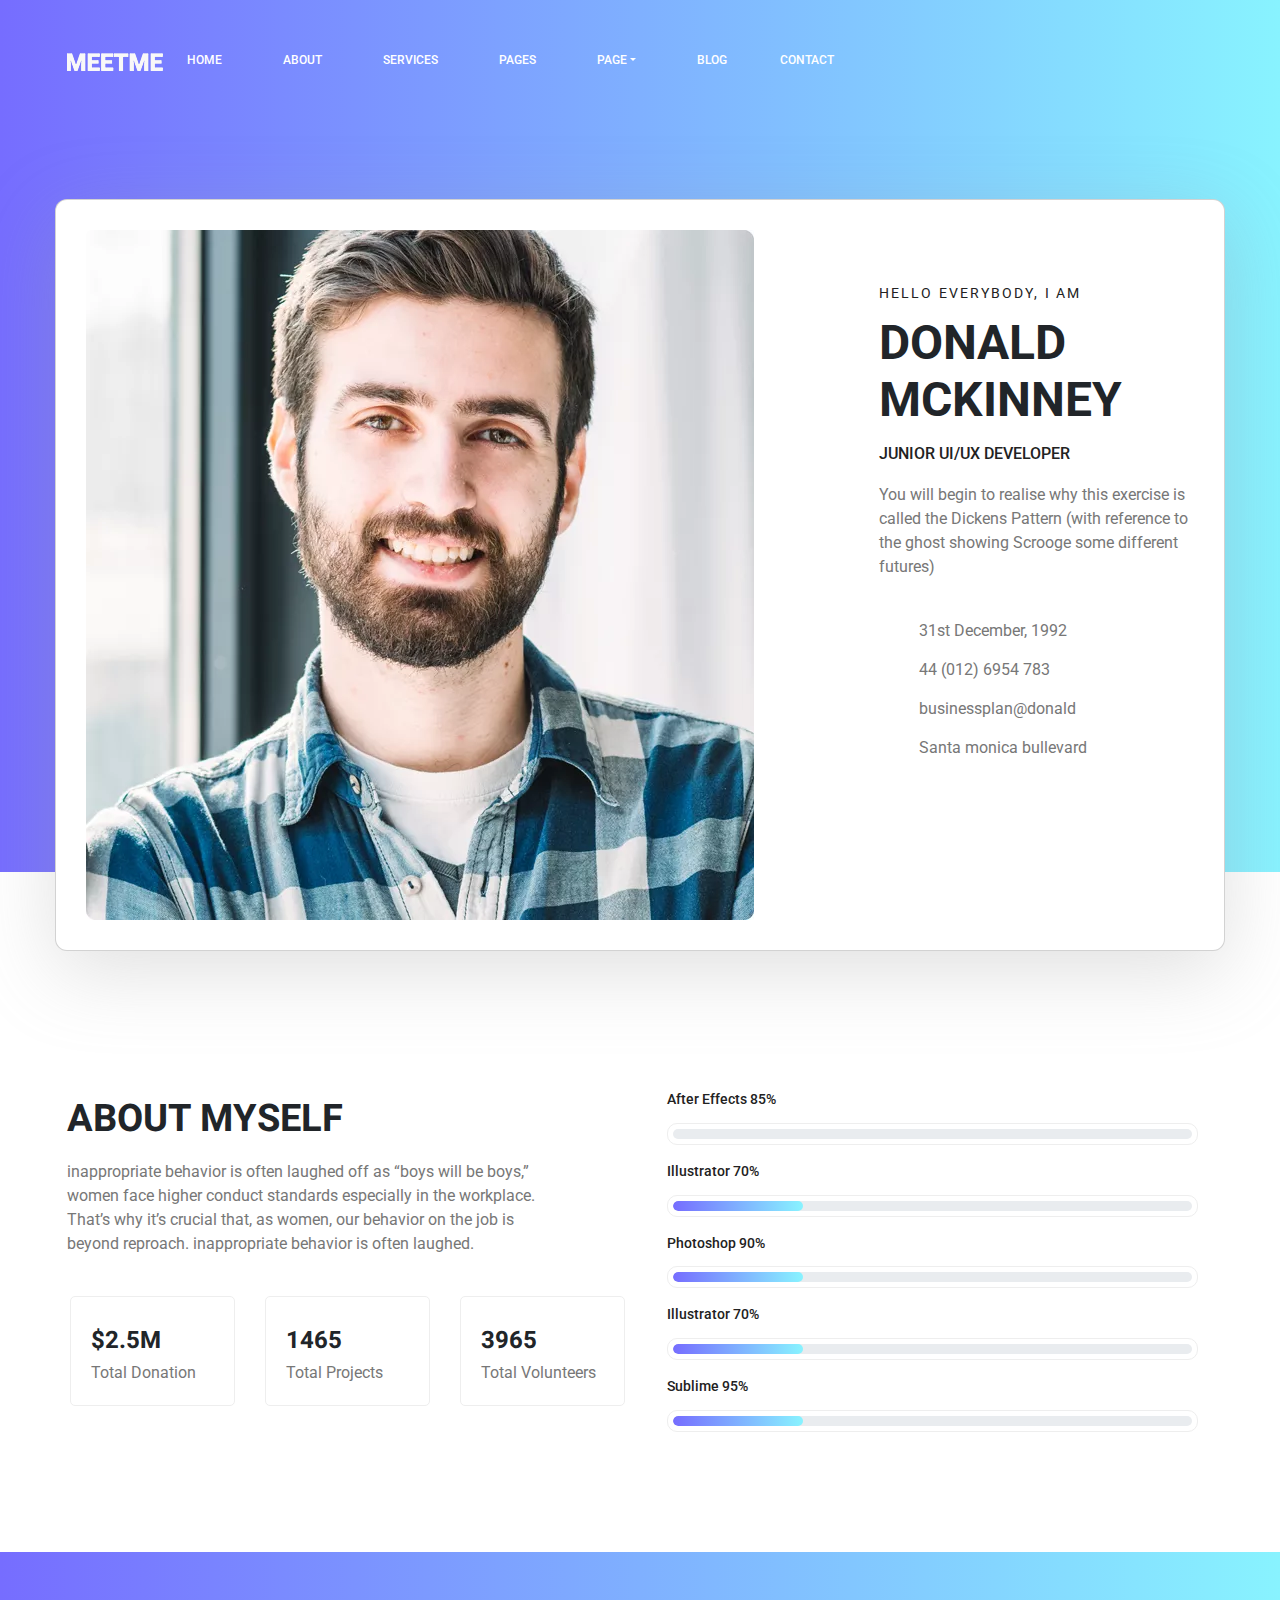
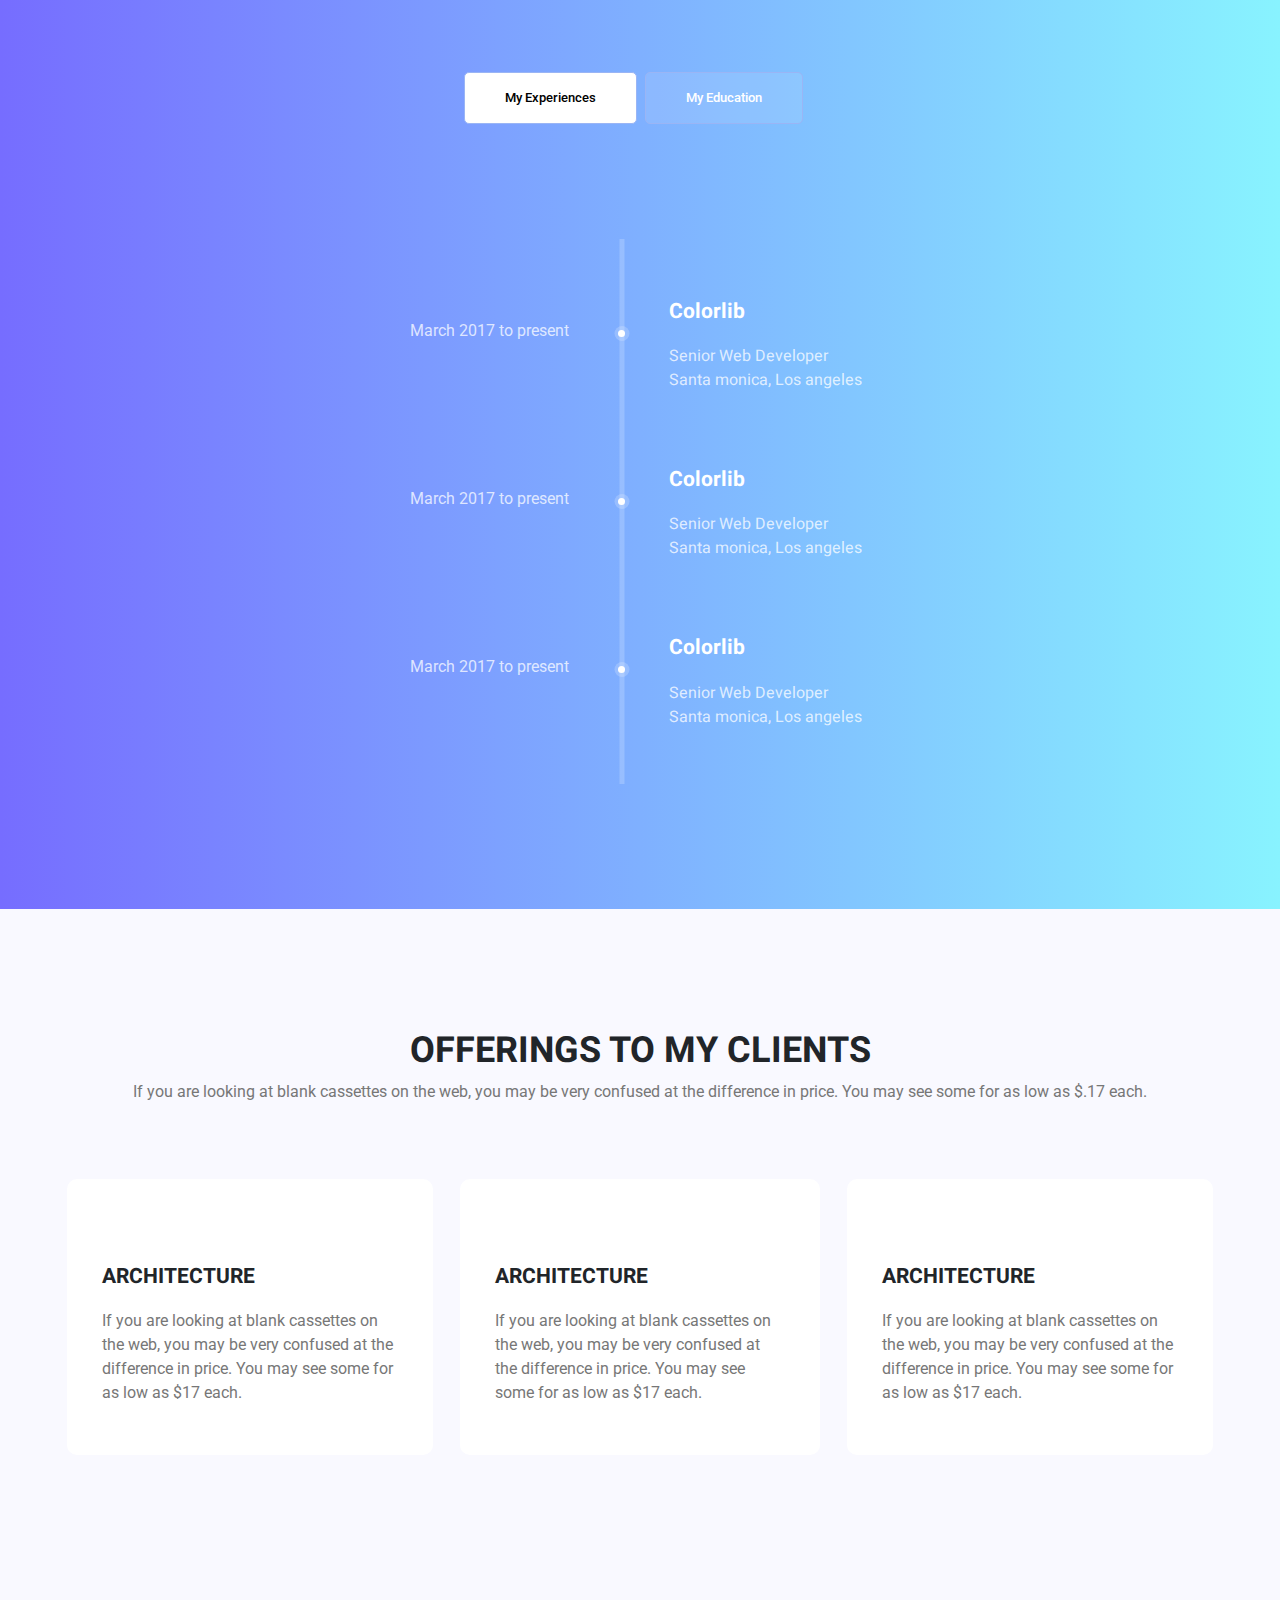
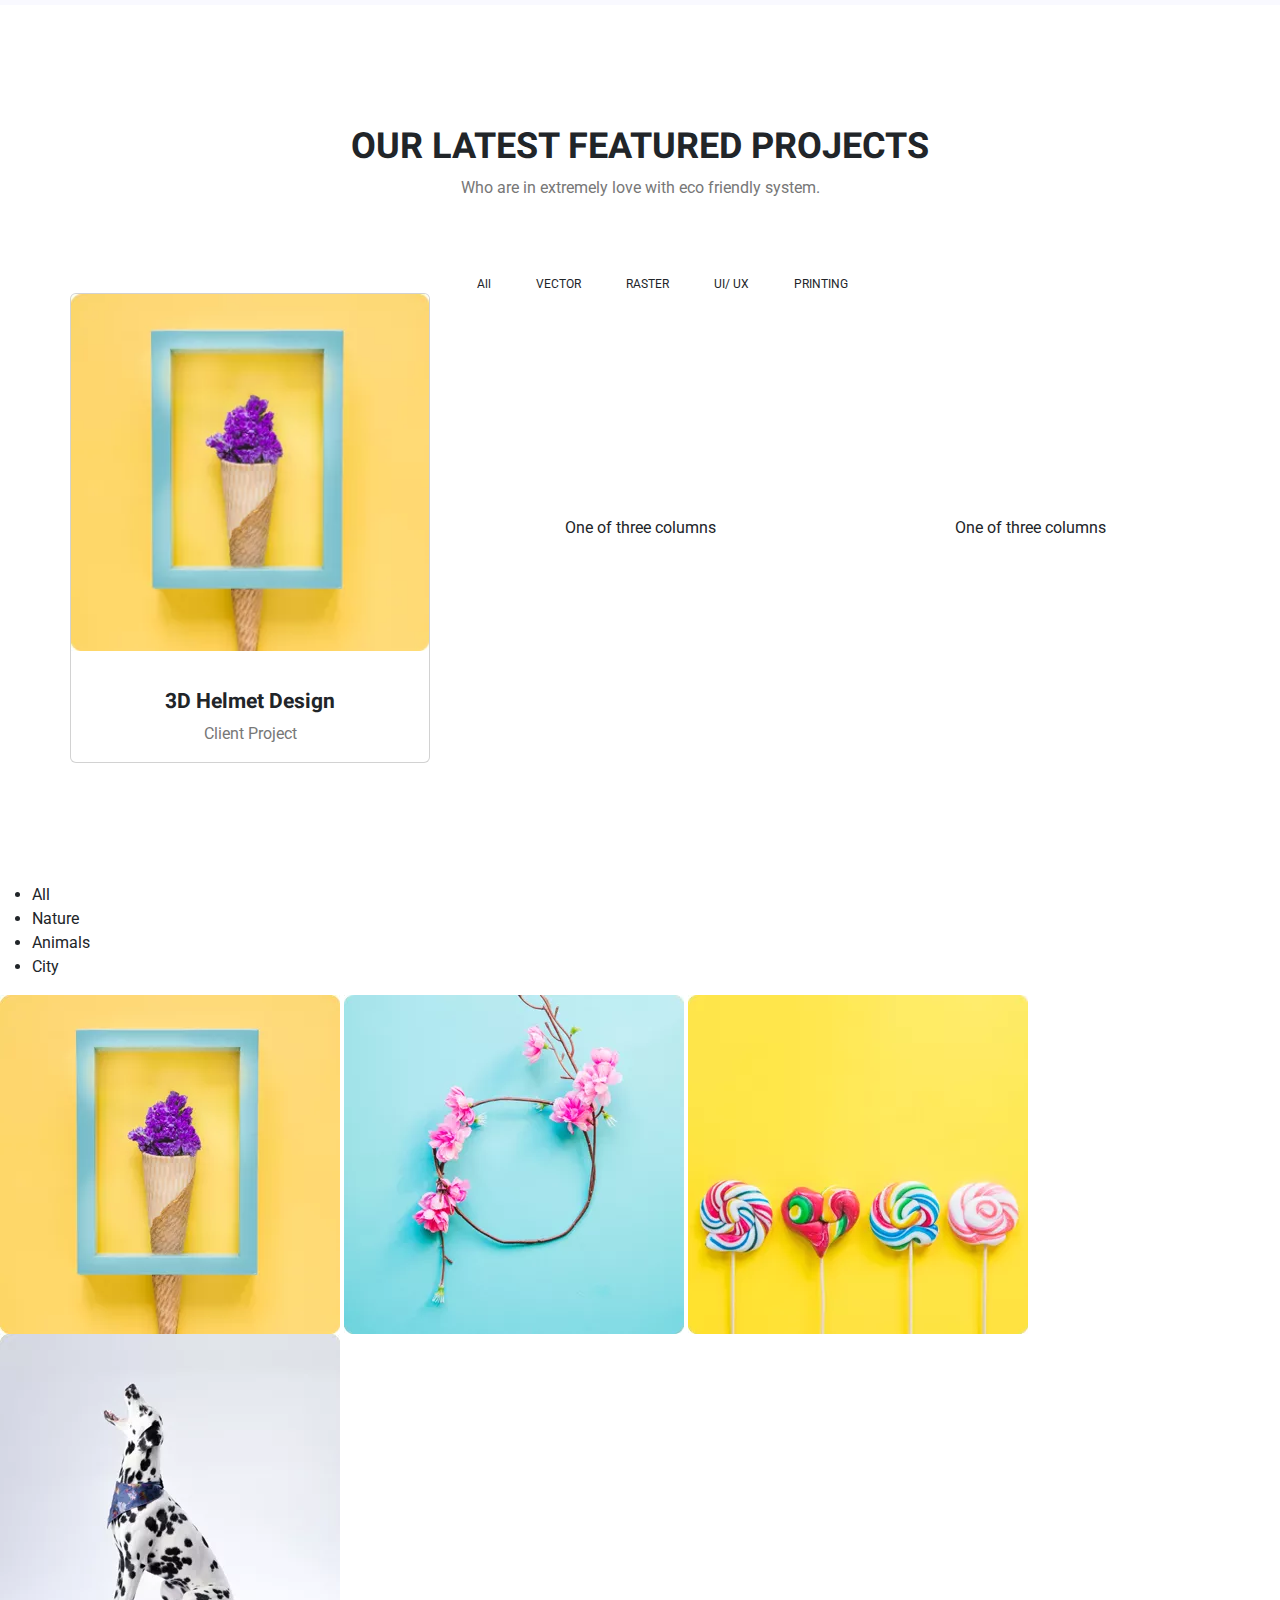
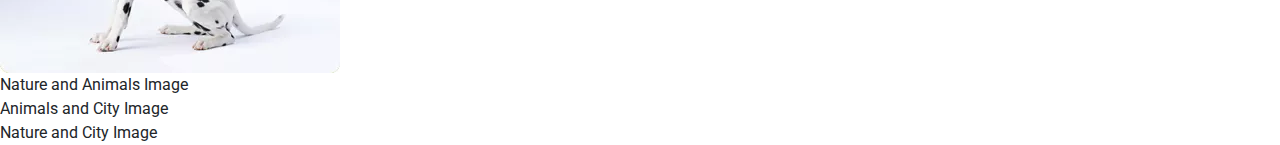
==== index.html @ f0a0ba8a "change" ====
<!DOCTYPE html>
<html lang="en">

<head>
    <meta charset="UTF-8">
    <meta name="viewport" content="width=device-width, initial-scale=1.0">
    <title>Document</title>
    <!-- fontawesome icon -->
    <link href="/your-path-to-uicons/css/uicons-[your-style].css" rel="stylesheet">
    <link rel="stylesheet" href="https://cdnjs.cloudflare.com/ajax/libs/font-awesome/6.4.2/css/all.min.css"
        integrity="sha512-z3gLpd7yknf1YoNbCzqRKc4qyor8gaKU1qmn+CShxbuBusANI9QpRohGBreCFkKxLhei6S9CQXFEbbKuqLg0DA=="
        crossorigin="anonymous" referrerpolicy="no-referrer" />
    <!-- icon font-family: 'Linearicons-Free'; -->
    <link rel="stylesheet" href="https://cdn.linearicons.com/free/1.0.0/icon-font.min.css">
    <!--  -->
    <link rel="stylesheet" href="./asset/bootstrap/css/bootstrap.min.css">
    <link rel="stylesheet" href="./asset/bootstrap/css/bootstrap.min.css.map">
    <link href="/your-path-to-uicons/css/uicons-rounded-regular.css" rel="stylesheet">
    <link href="/your-path-to-uicons/css/uicons-[your-style].css" rel="stylesheet">
    <link rel="stylesheet" href="./asset/bootstrap/css/style.css">
</head>

<body>
    <div class="bg_col">
        <nav class="navbar navbar-expand-lg">
            <div class="container d-flex justify-content-between section_F">
                <a class="navbar-brand" href="#"><img src="./asset/image/logo.png.webp" alt=""></a>
                <button class="navbar-toggler p-0" type="button" data-bs-toggle="collapse"
                    data-bs-target="#navbarNavAltMarkup" aria-controls="navbarNavAltMarkup" aria-expanded="false"
                    aria-label="Toggle navigation">
                    <span class="navbar-toggler-icon p-0" style="margin: 27px 0 23px;"></span>
                </button>
                <div class="collapse navbar-collapse" id="navbarNavAltMarkup">
                    <div class="navbar-nav me-0">
                        <a class="nav-link active text-white" aria-current="page" href="#">Home</a>
                        <a class="nav-link" href="#">About</a>
                        <a class="nav-link" href="#">services</a>
                        <a class="nav-link" href="#">PageS</a>
                        <div class="dropdown">
                            <button class="btn nav-link bg-transparent dropdown-toggle" type="button"
                                data-bs-toggle="dropdown" aria-expanded="false">Page</button>
                            <ul class="dropdown-menu">
                                <li><button class="dropdown-item" type="button">Action</button></li>
                                <li><button class="dropdown-item" type="button">Another action</button></li>
                                <li><button class="dropdown-item" type="button">Something else here</button></li>
                            </ul>
                        </div>
                        <a class="nav-link" href="#">Blog</a>
                        <a class="nav-link m-0 p-0" href="#">Contact</a>
                    </div>
                </div>
            </div>
        </nav>
    </div>
    <!--  -->
    <div class="marg_B">
        <div class="card container section_F marG_T" style="padding: 30px;">
            <div
                class="d-flex justify-content-center flex-xl-row flex-lg-column flex-md-column flex-sm-column flex-xs-column Display_col bottom_marP">
                <div
                    class="padd_S d-flex justify-content-lg-center justify-content-md-center justify-content-sm-center justify-content-xs-center">
                    <img src="./asset/image/personal.jpg.webp" class="img-fluid rounded-start img-size" alt="...">
                </div>
                <div class="card-body Div_font p-0">
                    <h6 class="font_Small">HELLO EVERYBODY, I AM</h6>
                    <h3 class="font_S">DONALD MCKINNEY</h3>
                    <h4 class="h4_Font" style="font-size: 16px;">JUNIOR UI/UX DEVELOPER</h4>
                    <p class="Para_F">You will begin to realise why this exercise is called the Dickens Pattern (with
                        reference to the ghost showing Scrooge some different futures)</p>
                    <ul class="link_S m-0 p-0">
                        <li><a href="" class="Icon_Wi"><i class="fa-solid fa-calendar-days m-0" class="img_CO"
                                    style="size: 20px;  padding-right: 40px;color: #766dff;"></i>31st December,
                                1992</i></a>
                        </li>
                        <li><a href="" class="Icon_Wi"><i class="fa-solid fa-phone m-0" class="img_CO"
                                    style="size: 20px;  padding-right: 40px; color: #766dff;"></i>44 (012) 6954 783</a>
                        </li>
                        <li><a href="" class="Icon_Wi"><i class="fa-regular fa-envelope m-0" class="img_CO"
                                    style="size: 20px;  padding-right: 40px; color: #766dff;"></i>businessplan@donald</a>
                        </li>
                        <li><a href="" class="Icon_Wi"><i class="fa-solid fa-house m-0" class="img_CO"
                                    style="size: 20px;  padding-right: 40px; color: #766dff;"></i>Santa monica
                                bullevard</a>
                        </li>
                    </ul>
                    <div class="Mar_T">
                        <i class="fa-brands fa-square-facebook icon_Gray"
                            style="font-size: 40px;margin-right: 7px;"></i><i
                            class="fa-brands fa-square-twitter icon_Gray"
                            style="font-size: 40px;margin-right: 7px;"></i><i class="fa-brands fa-linkedin icon_Gray"
                            style="font-size: 40px;margin-right: 7px;"></i>
                    </div>
                </div>
            </div>
        </div>
    </div>
    <div class="container P_120 section_F">
        <div
            class="row justify-content-between align-items-center flex-xl-row flex-lg-row flex-md-column flex-sm-column flex-xs-column Display_col">
            <div class="col-lg-6 col-md-12 col-sm-12 text-start">
                <div class="About_text">
                    <h4 class="H4_38">ABOUT MYSELF</h4>
                    <p class="Para_F max_W">inappropriate behavior is often laughed off as “boys will be boys,” women
                        face higher conduct standards especially in the workplace. That’s why it’s crucial that, as
                        women, our behavior on the job is beyond reproach. inappropriate behavior is often laughed. </p>
                    <div class="row align-items-center">
                        <div class="col-md-4 pad_out">
                            <div class="padd_inN">
                                <span class="lnr lnr-database Icon_bg"></span>
                                <h4 class="font_24">$2.5M</h4>
                                <p class="Para_F p-0 m-0">Total Donation</p>
                            </div>
                        </div>
                        <div class="col-md-4 pad_out">
                            <div class="padd_inN">
                                <span class="lnr lnr-book Icon_bg"></span>
                                <h4 class="font_24">1465</h4>
                                <p class="Para_F p-0 m-0">Total Projects</p>
                            </div>
                        </div>
                        <div class="col-md-4 pad_out">
                            <div class="padd_inN">
                                <span class="lnr lnr-users Icon_bg"></span>
                                <h4 class="font_24">3965</h4>
                                <p class="Para_F p-0 m-0">Total Volunteers</p>
                            </div>
                        </div>
                    </div>
                </div>
            </div>
            <div class="col-lg-6 col-md-12 col-sm-12 col-sx-6">
                <div class="padd_LR">
                    <h4 class="font_14" style="padding-top: 20px;">After Effects 85%</h4>
                    <div class="progess_col">
                        <div class="progress p-0" role="progressbar" style="height: 10px;" aria-label=""
                            aria-valuenow="100" aria-valuemin="0" aria-valuemax="100">
                            <div class="progress-bar p-0"></div>
                        </div>
                    </div>
                    <h4 class="font_14">Illustrator 70%</h4>
                    <div class="progess_col">
                        <div class="progress" role="progressbar" style="height: 10px;" aria-label="Basic example"
                            aria-valuenow="25" aria-valuemin="0" aria-valuemax="100">
                            <div class="progress-bar_3" style="width: 25%"></div>
                        </div>
                    </div>
                    <h4 class="font_14">Photoshop 90%</h4>
                    <div class="progess_col">
                        <div class="progress p-0" role="progressbar" style="height: 10px;" aria-label=""
                            aria-label="Basic example" aria-valuenow="25" aria-valuemin="0" aria-valuemax="100">
                            <div class="progress-bar_2 p-0" style="width: 25%"></div>
                        </div>
                    </div>
                    <h4 class="font_14">Illustrator 70%</h4>
                    <div class="progess_col">
                        <div class="progress" role="progressbar" style="height: 10px;" aria-label="Basic example"
                            aria-valuenow="25" aria-valuemin="0" aria-valuemax="100">
                            <div class="progress-bar_3" style="width: 25%"></div>
                        </div>
                    </div>
                    <h4 class="font_14">Sublime 95%</h4>
                    <div class="progess_col m-0">
                        <div class="progress m-0" role="progressbar" style="height: 10px;" aria-label="Basic example"
                            aria-valuenow="25" aria-valuemin="0" aria-valuemax="100">
                            <div class="progress-bar_4" style="width: 25%"></div>
                        </div>
                    </div>
                </div>
            </div>
        </div>
    </div>
    <!--  -->
    <div class="P_120 bg_col">
        <div class="section_F mx-auto">
            <div class="">
                <div class="mx-auto Mar_120 text-start">
                    <div class="d-flex justify-content-center text-white">
                        <button class="btn  Db_btn Db_btn_1 me-md-2" type="button">My Experiences</button>
                        <button class="btn Db_btn Db_btn_2" type="button">My Education</button>
                    </div>
                </div>
                <div class="text-start mx-auto  px-0">
                    <div class="">
                        <ul class="px-0 lint_vert width_460" style="list-style-type: none;">
                            <li class="mar_BoT">
                                <span class="list_S"></span>
                                <div class="d-flex align-self-end Display_2">
                                    <div class="px-0">
                                        <p class="padd_100" style="padding-top: 20px;">March 2017 to present </p>
                                    </div>
                                    <div class="">
                                        <h4 class="Mar_20">colorlib</h4>
                                        <p class="P_heeb0">Senior Web Developer <br>Santa monica, Los angeles </p>
                                    </div>
                                </div>
                            </li>
                            <li class="mar_BoT">
                                <span class="list_S"></span>
                                <div class="d-flex align-self-end Display_2">
                                    <div class="px-0" style="padding-top: 20px;">
                                        <p class="padd_100">March 2017 to present</p>
                                    </div>
                                    <div class="">
                                        <h4 class="Mar_20">colorlib</h4>
                                        <p class="P_heeb0">Senior Web Developer <br>Santa monica, Los angeles </p>
                                    </div>
                                </div>
                            </li>
                            <li class="">
                                <span class="list_S"></span>
                                <div class="d-flex align-self-end Display_2">
                                    <div class="px-0" style="padding-top: 20px;">
                                        <p class="padd_100">March 2017 to present</p>
                                    </div>
                                    <div class="">
                                        <h4 class="Mar_20">colorlib</h4>
                                        <p class="P_heeb0">Senior Web Developer <br>Santa monica, Los angeles </p>
                                    </div>
                                </div>
                            </li>
                        </ul>
                    </div>
                </div>
            </div>
        </div>
    </div>
    <!--  -->
    <div class="container-fluid p-0 bg-difff">
        <div class="P_120 ">
            <div class="text-center main_title section_F">
                <h2 class="font_36">OFFERINGS TO MY CLIENTS</h2>
                <p class="Para_16 p-0 m-0">If you are looking at blank cassettes on the web, you may be very confused at
                    the difference in price. You may see some for as low as $.17 each.</p>
            </div>
            <div class="row align-items-center section_F mx-auto">
                <div class="col-lg-4 col-md-6 col-sm-12">
                    <div class="div_card">
                        <div class="" style="margin-bottom: 35px;">
                            <i class="lnr lnr-apartment icon_61"></i>
                        </div>
                        <h4 class="Head_4">ARCHITECTURE</h4>
                        <p class="Para_16 p-0 m-0">If you are looking at blank cassettes on the web, you may be very
                            confused at the difference in price. You may see some for as low as $17 each. </p>
                    </div>
                </div>
                <div class="col-lg-4 col-md-6 col-sm-12 padd_15">
                    <div class="div_card">
                        <div class="" style="margin-bottom: 35px;">
                            <i class="lnr lnr-apartment icon_61"></i>
                        </div>
                        <h4 class="Head_4">ARCHITECTURE</h4>
                        <p class="Para_16 p-0 m-0">If you are looking at blank cassettes on the web, you may be very
                            confused at the difference in price. You may see some for as low as $17 each. </p>
                    </div>
                </div>
                <div class="col-lg-4 col-md-6 col-sm-12">
                    <div class="div_card">
                        <div class="" style="margin-bottom: 35px;">
                            <i class="lnr lnr-apartment icon_61"></i>
                        </div>
                        <h4 class="Head_4">ARCHITECTURE</h4>
                        <p class="Para_16 p-0 m-0">If you are looking at blank cassettes on the web, you may be very
                            confused at the difference in price. You may see some for as low as $17 each. </p>
                    </div>
                </div>
            </div>
        </div>
    </div>
    <!--  -->
    <div class="container-fluid p-0">
        <div class="P_120">
            <div class="text-center main_title section_F">
                <h2 class="font_36">OUR LATEST FEATURED PROJECTS</h2>
                <p class="Para_16 p-0 m-0">Who are in extremely love with eco friendly system.</p>
            </div>
            <div class="section_F mx-auto">
                <ul class="tabs nav nav-pills d-flex justify-content-center align-items-center mx-auto">
                    <li data-filter="all" class="active filter_btan">All</li>
                    <li data-filter="VECTOR" class="filter_btan">VECTOR</li>
                    <li data-filter="RASTER" class="filter_btan">RASTER</li>
                    <li data-filter="UI/ UX" class="filter_btan">UI/ UX</li>
                    <li data-filter="PRINTING" class="filter_btan">PRINTING</li>
                </ul>
            </div>
            <div class="container text-center section_F">
                <div class="row align-items-center">
                    <div class="col-lg-4 col-md-4 col-sm-4" style="padding: 0 15px;">
                        <div class="card">
                            <div class="opicity">
                                <img src="./asset/image/project-1.jpg.webp" class="card-img-top image" alt="...">
                                <div class="overlay">
                                    <a href="#" class="icon" title="User Profile">
                                        <i class="fa fa-user"></i>
                                    </a>
                                </div>
                            </div>
                            <div class="card-body">
                                <h4 class="Head_4" style="margin: 22px 0 8px;">3D Helmet Design</h4>
                                <p class="Para_16 p-0 m-0">Client Project</p>
                            </div>
                        </div>
                    </div>
                    <div class="col-lg-4 col-md-4 col-sm-4"> One of three columns </div>
                    <div class="col-lg-4 col-md-4 col-sm-4"> One of three columns </div>
                </div>
            </div>
        </div>
    </div>
    <ul class="tabs">
        <li data-filter="all">All</li>
        <li data-filter="nature">Nature</li>
        <li data-filter="animals">Animals</li>
        <li data-filter="city">City</li>
    </ul>
    <div class="category-images">
        <img class="item" data-category="animals" src="./asset/image/project-1.jpg.webp" alt="All">
        <img class="item" data-category="animals city" src="./asset/image/project-2.jpg.webp" alt="Nature">
        <img class="item" data-category="nature city" src="./asset/image/project-3.jpg.webp" alt="Animals">
        <img class="item" data-category="nature city" src="./asset/image/project-4.jpg.webp" alt="City">
    </div>
    <div class="gallery">
        <div class="item" data-category="nature animals">Nature and Animals Image</div>
        <div class="item" data-category="animals city">Animals and City Image</div>
        <div class="item" data-category="nature city">Nature and City Image</div>
        <!-- Add more items with their respective data-category values -->
    </div>
    <!--  -->
    <script src="https://cdn.jsdelivr.net/npm/@popperjs/core@2.11.8/dist/umd/popper.min.js"
        integrity="sha384-I7E8VVD/ismYTF4hNIPjVp/Zjvgyol6VFvRkX/vR+Vc4jQkC+hVqc2pM8ODewa9r"
        crossorigin="anonymous"></script>
    <!-- icon font-family: 'Linearicons-Free'; -->
    <script src="https://cdn.linearicons.com/free/1.0.0/svgembedder.min.js"></script>
    <!--  -->
    <script src="./asset/bootstrap/js/bootstrap.min.js"></script>
    <script src="./asset/bootstrap/js/bootstrap.min.js.map"></script>
    <!-- jQuery -->
    <script src="https://ajax.googleapis.com/ajax/libs/jquery/3.7.1/jquery.min.js"></script>
    <!--  -->
    <script src="./asset/bootstrap/js/app.js"></script>
</body>

</html>
---- asset/bootstrap/css/style.css ----
@import url('https://fonts.googleapis.com/css2?family=Roboto:wght@100;300;400;500;700;900&display=swap');
@import url('https://fonts.googleapis.com/css2?family=Heebo:wght@100;200;300;400;500;600;700;800;900&display=swap');

body {
    font-family: "Roboto", sans-serif;
    font-weight: normal;
}
}

/* * {
    border: 1px solid #434;
} */

.navbar-collapse {
    display: flex;
    justify-content: flex-end;

    @media only screen and (min-width: 300px)and (max-width: 992px) {
        display: flex;
        justify-content: flex-start;
    }
}

.navbar {
    /* position: absolute; */
    /* top: 0px; */
    /* left: 0; */
    /* margin: 0 181.5px; */
    padding: 0 15px;
    display: flex;
    justify-content: space-between;
    align-items: center;
    background-color: transparent;

    @media only screen and (min-width: 300px)and (max-width: 992px) {
        background-color: #000;
        color: #fff;
    }
}

.nav-link {
    font: 500 12px/120px "Roboto", sans-serif;
    text-transform: uppercase;
    color: #fff;
    display: inline-block;
    padding: 0px;
    margin-right: 45px;

    @media only screen and (min-width: 300px)and (max-width: 992px) {
        font-size: 12px;
        border-bottom: 1px solid #ededed33;
        line-height: 40px;
        display: block;
        float: left;
        margin-right: 0px;
        width: 100%;
    }
}

.bg_col {
    position: relative;
    background-image: -webkit-linear-gradient(0deg, #766dff 0%, #88f3ff 100%);
    /* top: 40px; */
    z-index: 99;
}

.navbar-brand {
    display: inline-block;
    padding-top: 0.3125rem;
    padding-bottom: 0.3125rem;
    margin-right: 1rem;
    font-size: 1.25rem;
    line-height: inherit;
    white-space: nowrap;
}

.section_F {
    max-width: 1170px !important;

    @media only screen and (min-width:992px)and (max-width: 1200px) {
        max-width: 960px !important;
    }

    @media only screen and (min-width: 768px)and (max-width: 992px) {
        max-width: 720px !important;
    }

    @media only screen and (min-width: 576px)and (max-width: 768px) {
        max-width: 540px !important;
    }
}

.marg_B {
    position: relative;
    /* padding: 30px; */
    z-index: 1;
    background-image: -webkit-linear-gradient(0deg, #766dff 0%, #88f3ff 100%);


}

.marG_T {
    position: relative;
    bottom: -79px !important;
    min-height: 700px !important;
    box-shadow: 0px 20px 80px 0px rgba(153, 153, 153, 0.3);
    border-radius: 12px;
    margin-bottom: 79px;

    @media only screen and (min-width:578px) and (max-width:1200px) {
        bottom: -8px !important;
        bottom: -60px !important;
    }

    @media only screen and (min-width:992px) and (max-width:1200px) {
        bottom: -8px !important;
    }

    @media only screen and (min-width:300px) and (max-width:578px) {
        min-height: 500px;
        bottom: 0px !important;
        border-radius: 0px;
        padding: 30px 15px;
    }
}

.Mar_T {
    margin-top: 45px;
}

.padd_S {
    padding-right: 125px;

    @media only screen and (min-width:300px) and (max-width:1200px) {
        padding-right: 0px;
    }

}

.font_Small {
    font-size: 14px;
    margin-bottom: 12px;
    letter-spacing: 2.1px;
    font-weight: normal;
    color: #222222;
}

.font_S {
    font-size: 48px !important;
    margin-bottom: 15px !important;
    font-weight: bold;

    @media only screen and (min-width:300px) and (max-width:578px) {
        font-size: 45px !important;
    }
}

.h4_Font {
    font-family: 16px !important;
    color: #222222;
    margin-bottom: 20px;
    font-weight: 500 !important;
}

.Para_F {
    font-family: 16px;
    margin-bottom: 40px;
    color: #777777;
    /* max-width: 540px; */
}

.Display_col {
    @media only screen and (min-width:300px) and (max-width:578px) {
        display: flex;
        flex-direction: column;
    }

    @media only screen and (min-width:300px) and (max-width:480px) {
        padding: 30px 3px;
    }

}

.img-size {

    max-width: 690px;

    @media only screen and (min-width:762px) and (max-width:1200px) {
        max-width: 500px;
    }

    @media only screen and (min-width:578px) and (max-width: 762px) {
        width: 480px;
    }

    @media only screen and (min-width:300px) and (max-width: 578px) {
        width: 100%;
    }
}

/* font-size: 16px;
color: #777777; */
/* list-style-type: none; */

.img_CO {
    padding-right: 40px;
    color: #766dff;
    size: 20px;
}

.Icon_Wi {
    font-size: 16px;
    color: #777777;
    margin-bottom: 15px;
    text-decoration: none;
}

.link_S {
    list-style-type: none;
    margin: 0;
}

.link_S li {
    margin-bottom: 15px;
}

.icon_Gray {
    color: #e8e8e8;
}

.icon_Gray:hover {
    background-image: linear-gradient(to right, #766dff 0%, #88f3ff 100%);
    /* Initial gradient */
    color: transparent;
    -webkit-background-clip: text;
    transition: background-image 0.3s ease;
}

.Div_font {
    vertical-align: middle;
    align-self: center;

    @media only screen and (min-width:762px) and (max-width: 1200px) {
        width: 500px;
        margin-top: 30px;
    }

    @media only screen and (min-width:578px) and (max-width: 762px) {
        width: 480px;
        margin-top: 30px;
    }

    @media only screen and (min-width:300px) and (max-width: 578px) {
        width: 100%;
        margin-top: 30px;
    }
}

.P_120 {
    padding-top: 120px;
    padding-bottom: 120px;

    @media only screen and (min-width:300px) and (max-width: 578px) {
        padding-top: 70px;
        padding-bottom: 70px;
    }
}

.H4_38 {
    font-family: 'Heebo', sans-serif;
    font-size: 38px;
    font-weight: bold;
    margin-bottom: 18px;
}

.max_W {
    max-width: 495px;
}

.font_24 {
    font-family: 'Heebo', sans-serif;
    font-size: 24px;
    font-weight: bold;
    margin: 10px 0 5px;
}

.padd_inN {
    padding: 20px;
    border: 1px solid #eeeeee;
    border-radius: 5px;
}

.pad_out {
    padding: 0 15px;

    @media only screen and (min-width:300px) and (max-width: 762px) {
        width: 100%;
        margin-bottom: 30px;
    }
}

.Icon_bg {
    font-size: 24px;
    background: -webkit-linear-gradient(0deg, #766dff 0%, #88f3ff 100%);
    -webkit-background-clip: text;
    -webkit-text-fill-color: transparent;
}

.progress-bar {
    /* background: red; */
    border-radius: 5px;
    vertical-align: middle;
    align-self: center;
    color: #e8e8e8;
    /* width: 45px; */
    height: 10px;
}

.progress-bar {
    /* width: 56%; */
    background: -webkit-linear-gradient(0deg, #766dff 0%, #88f3ff 100%);
    /* transition: width 0.6s linear; */
    -webkit-animation: animateThis 0.6s ease-in;
    -webkit-animation-fill-mode: forwards;

}

@-webkit-keyframes animateThis {
    0% {
        width: 100px;
        height: 10px;
    }

    100% {
        width: 85%;
        /* height: 10%; */
    }
}

.progress-bar_2 {
    /* width: 56%; */
    background: -webkit-linear-gradient(0deg, #766dff 0%, #88f3ff 100%);
    /* transition: width 0.6s linear; */
    -webkit-animation: animate 0.6s ease-in;
    -webkit-animation-fill-mode: forwards;
    /* background: red; */
    border-radius: 5px;
    vertical-align: middle;
    align-self: center;
    color: #e8e8e8;
    /* width: 45px; */
    height: 10px;

}

@-webkit-keyframes animate {
    0% {
        width: 100px;
        height: 10px;
    }

    100% {
        width: 90%;
        /* height: 10%; */
    }
}

.progress-bar_3 {
    /* width: 56%; */
    background: -webkit-linear-gradient(0deg, #766dff 0%, #88f3ff 100%);
    /* transition: width 0.6s linear; */
    -webkit-animation: animate_3 0.6s ease-in;
    -webkit-animation-fill-mode: forwards;
    /* background: red; */
    border-radius: 5px;
    vertical-align: middle;
    align-self: center;
    color: #e8e8e8;
    /* width: 45px; */
    height: 10px;

}

@-webkit-keyframes animate_3 {
    0% {
        width: 100px;
        height: 10px;
    }

    100% {
        width: 70%;
        /* height: 10%; */
    }
}

.progress-bar_4 {
    /* width: 56%; */
    background: -webkit-linear-gradient(0deg, #766dff 0%, #88f3ff 100%);
    /* transition: width 0.6s linear; */
    -webkit-animation: animate_4 0.6s ease-in;
    -webkit-animation-fill-mode: forwards;
    /* background: red; */
    border-radius: 5px;
    vertical-align: middle;
    align-self: center;
    color: #e8e8e8;
    /* width: 45px; */
    height: 10px;

}

@-webkit-keyframes animate_4 {
    0% {
        width: 100px;
        height: 10px;
    }

    100% {
        width: 95%;
        /* height: 10%; */
    }
}

.progess_col {
    padding: 5px;
    border-radius: 10px;
    border: 1px solid #eeeeee;
    /* background-color: #e8e8e8; */
    background-color: transparent;
    margin-bottom: 18px;
}

.font_14 {
    font-size: 14px;
    font-weight: 500 !important;
    margin-bottom: 15px;
    color: #222222;
}

.padd_LR {
    padding: 0 15px;
}

.Db_btn {
    font-size: 13px;
    padding: 0 40px;
    line-height: 50px;
    font-weight: 500 !important;
    border: 1px solid #9ab5f5;
    border-radius: 5px;

    @media only screen and (min-width:300px) and (max-width: 578px) {
        padding: 0 18px;
        line-height: 42px;
    }
}

.Db_btn_1 {
    margin-right: 14px;
    background-color: #fff;
    color: #000;
}

.Db_btn_2 {
    margin-right: 14px;
    background-color: #ffffff1A;
    color: #fff;
}

.Mar_120 {
    margin-bottom: 120px;
}

.width_460 {
    max-width: 460px;
    padding-top: 40px;
    padding-bottom: 60px;
    margin: auto;
    position: relative;

    @media only screen and (min-width:300px) and (max-width: 578px) {
        padding: 0 15px;
        max-width: 100%;
    }
}

.padd_100 {
    padding-right: 100px;
    font-size: 16px;
    display: flex;
    flex-wrap: nowrap;
    color: #ffffffBf !important;
}

.Mar_20 {
    font-size: 21px;
    font-family: 'Heebo', sans-serif;
    text-transform: capitalize;
    color: #fff;
    font-weight: bold;
    margin-bottom: 20px;
}

.P_heeb0 {
    font-size: 16px;
    margin: 0;
    padding: 0;
    font-family: 'Heebo', sans-serif;
    color: #ffffffBf !important;
}

.lint_vert::before {
    position: absolute;
    content: '';
    width: 5px;
    height: 100%;
    color: #766dff;
    background: rgba(255, 255, 255, 0.2);
    left: 46%;
    transform: translateX(-50%);
    top: -5px;




}

.lint_vert::after {
    @media only screen and (min-width:300px) and (max-width: 578px) {
        /* display: none; */
        width: 0px !important;
        left: 0%;
        background: red;
    }
}

/* .lint_vert {
    @media only screen and (min-width:300px) and (max-width: 578px) {
        display: none;
        width: 0px;
    }
} */

.list_S {
    content: '';
    width: 15px;
    height: 15px;
    background: rgba(255, 255, 255, 0.2);
    position: relative;
    left: 46%;
    transform: translateX(-50%);
    border-radius: 50%;
    display: block;
    top: 42px;

    @media only screen and (min-width:300px) and (max-width: 578px) {
        display: none;
    }
}

.list_S::before {
    content: '';
    width: 7px;
    height: 7px;
    background: #fff;
    position: absolute;
    left: 52%;
    transform: translateX(-50%);
    border-radius: 50%;
    top: 4px;

    @media only screen and (min-width:300px) and (max-width: 578px) {
        display: none;
    }
}

.mar_BoT {
    margin-bottom: 60px;
}

.marG_T {
    /* margin-bottom: 200px; */
}

.Display_2 {
    @media only screen and (min-width:300px) and (max-width:578px) {
        display: flex;
        flex-direction: column;
    }

    @media only screen and (min-width:300px) and (max-width:480px) {
        padding: 0px 15px;
    }
}


.icon_61 {
    /* content: ; */
    content: "\e801";
    font-size: 61px;
    margin-bottom: 35px;
    color: #e1e1e1;
}

.icon_61:hover {
    background-image: linear-gradient(to right, #766dff 0%, #88f3ff 100%);
    /* Initial gradient */
    color: transparent;
    -webkit-background-clip: text;
    transition: background-image 0.3s ease;
}

.bg-difff {
    background-color: #f9f9ff;
    ;
}

.div_card {
    padding: 50px 35px;
    margin-bottom: 30px;
    border-radius: 10px;
    background-color: #fff;

}

.Head_4 {
    font-size: 21px;
    font-weight: bold;
    font-family: 'Heebo', sans-serif;
    margin-bottom: 20px;
}

.Para_16 {
    font-size: 16px;
    color: #777777;
}

.padd_15 {
    padding: 0 15px;
}

.main_title {
    max-width: 670px;
    margin: 0 auto 75px;
    text-align: center;

    @media only screen and (min-width:300px) and (max-width:700px) {
        max-width: 100%;
        max-width: 0 auto 75px;
        text-align: center;
    }
}

.padd_15_2 {
    @media only screen and (min-width:300px) and (max-width:480px) {
        padding: 0px 15px;
    }
}

.font_36 {
    font-size: 36px;
    font-family: 'Heebo', sans-serif;
    font-weight: bold;

    @media only screen and (min-width:300px) and (max-width:578px) {
        font-size: 25px;
    }
}

.filter_btan {
    font-size: 12px;
    margin-left: 45px;
}


<style>.container {
    position: relative;
    width: 100%;
    max-width: 400px;
}

.image {
    display: block;
    width: 100%;
    height: auto;
}

.overlay {
    position: absolute;
    top: 0;
    bottom: 0;
    left: 0;
    right: 0;
    height: 100%;
    width: 100%;
    opacity: 0;

    background-image: linear-gradient(to right, #766dff 0%, #88f3ff 100%);
    transition: .3s ease;
}

.opicity:hover .overlay {
    opacity: 1;
}

.icon {
    color: white;
    font-size: 100px;
    position: absolute;
    top: 50%;
    left: 50%;
    transform: translate(-50%, -50%);
    -ms-transform: translate(-50%, -50%);
    text-align: center;
}

.fa-user:hover {
    color: #eee;
}


<h2>Fade in Overlay Icon</h2><p>Hover over the image to see the effect.</p><div class="container"><img src="img_avatar.png" alt="Avatar" class="image"><div class="overlay"><a href="#" class="icon" title="User Profile"><i class="fa fa-user"></i></a></div></div>
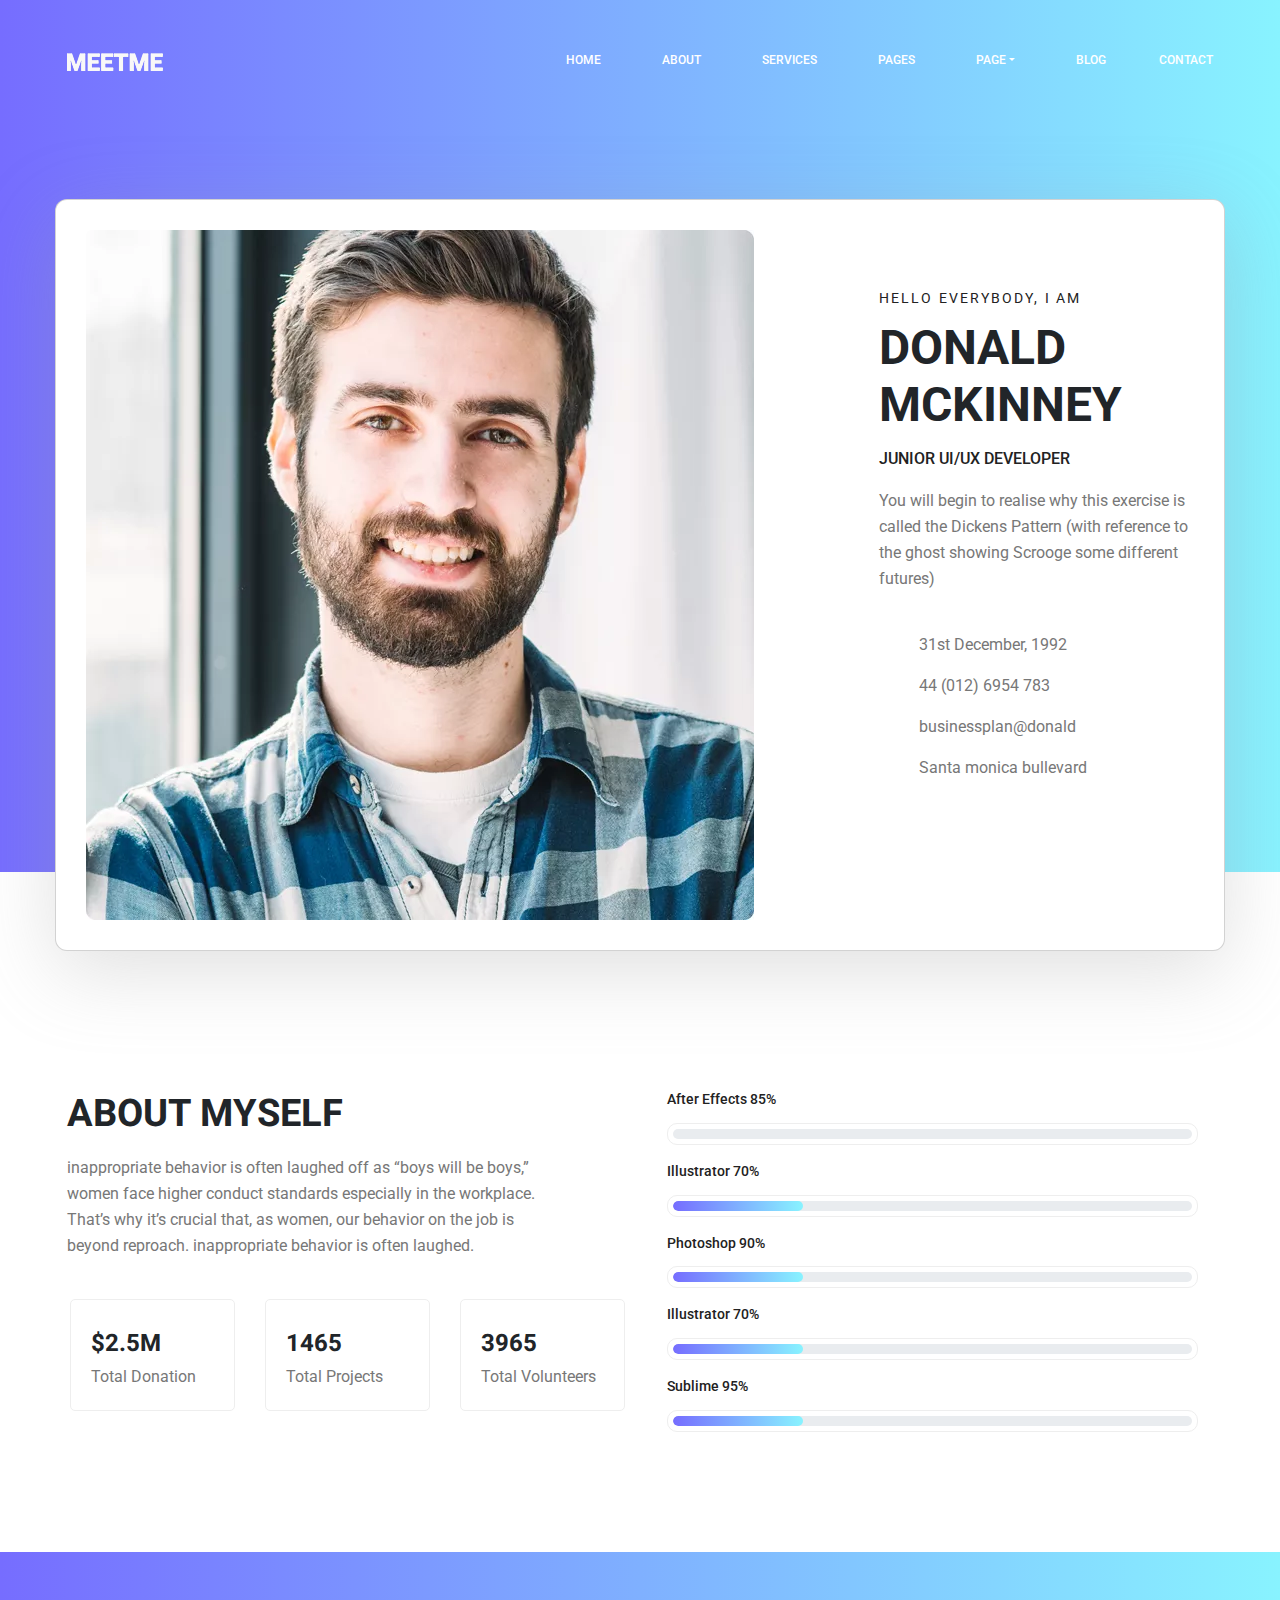
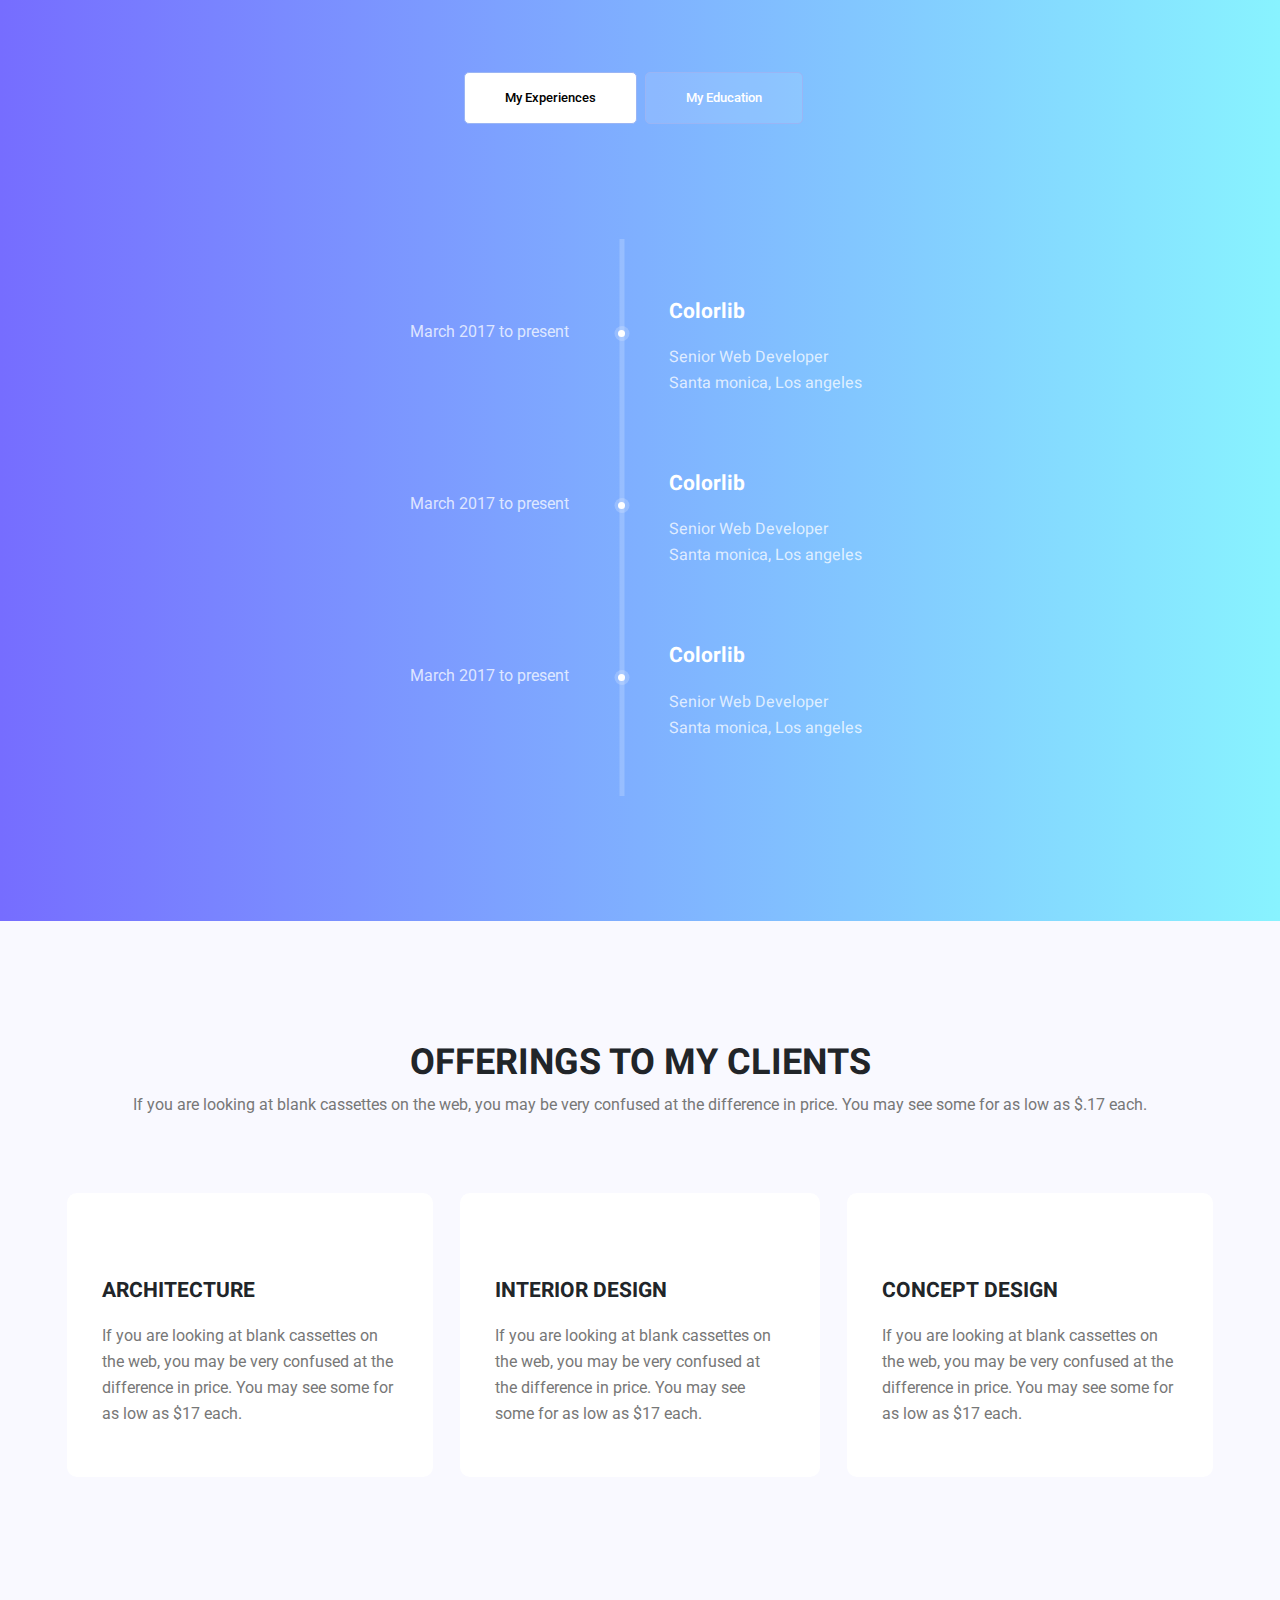
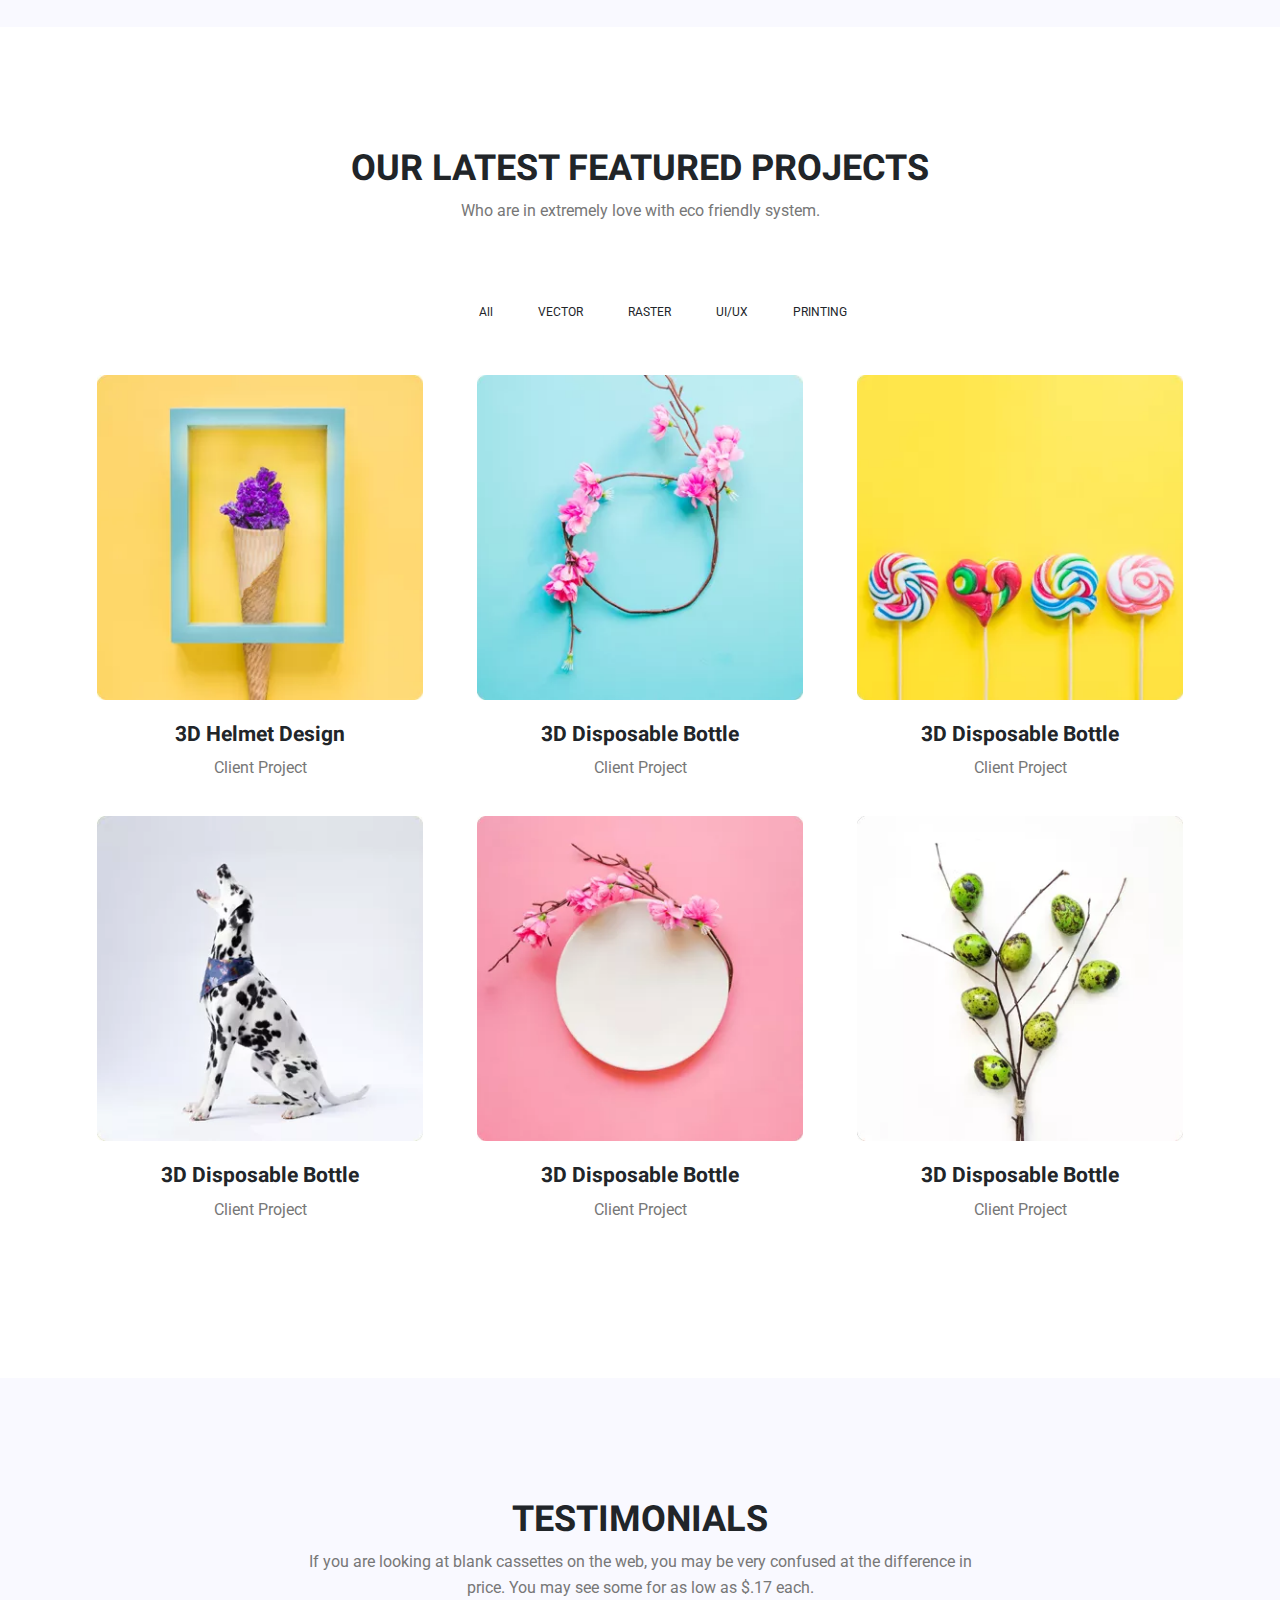
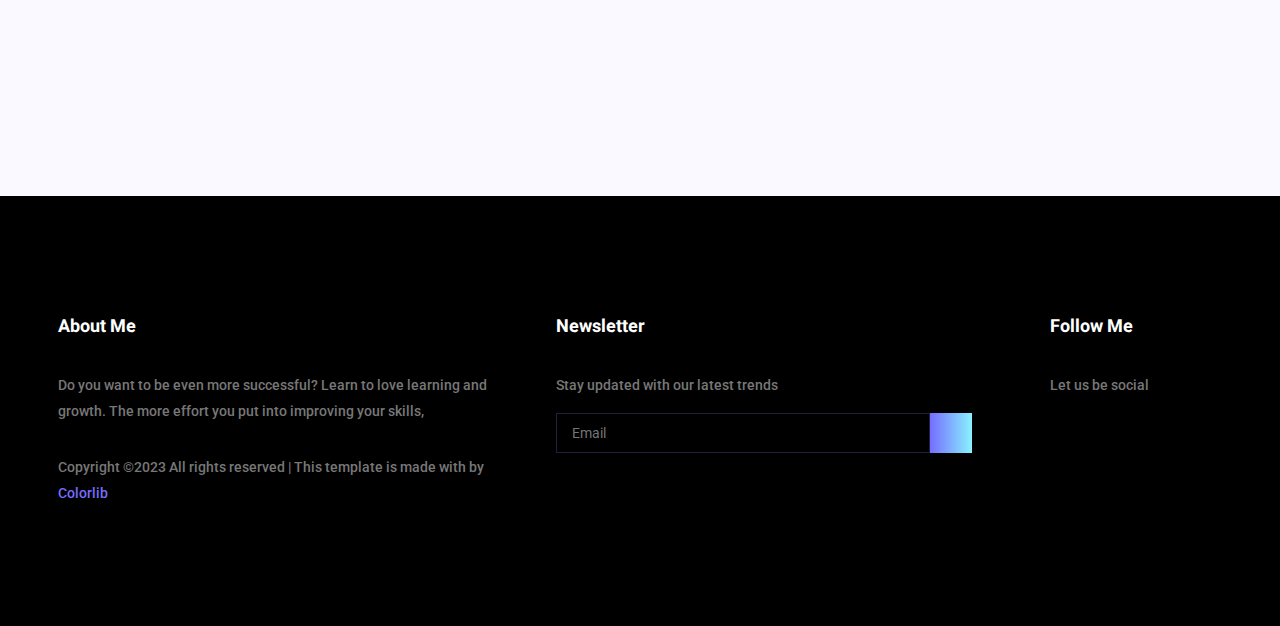
==== commit 3a43cba2: "change" ====
--- a/index.html
+++ b/index.html
@@ -5,8 +5,16 @@
     <meta charset="UTF-8">
     <meta name="viewport" content="width=device-width, initial-scale=1.0">
     <title>Document</title>
+    <!-- owl -->
+    <link rel="stylesheet" href="https://cdnjs.cloudflare.com/ajax/libs/OwlCarousel2/2.3.4/assets/owl.carousel.min.css"
+        integrity="sha512-tS3S5qG0BlhnQROyJXvNjeEM4UpMXHrQfTGmbQ1gKmelCxlSEBUaxhRBj/EFTzpbP4RVSrpEikbmdJobCvhE3g=="
+        crossorigin="anonymous" referrerpolicy="no-referrer" />
+    <link rel="stylesheet"
+        href="https://cdnjs.cloudflare.com/ajax/libs/OwlCarousel2/2.3.4/assets/owl.theme.default.min.css"
+        integrity="sha512-sMXtMNL1zRzolHYKEujM2AqCLUR9F2C4/05cdbxjjLSRvMQIciEPCQZo++nk7go3BtSuK9kfa/s+a4f4i5pLkw=="
+        crossorigin="anonymous" referrerpolicy="no-referrer" />
     <!-- fontawesome icon -->
-    <link href="/your-path-to-uicons/css/uicons-[your-style].css" rel="stylesheet">
+    <!-- <link href="/your-path-to-uicons/css/uicons-[your-style].css" rel="stylesheet"> -->
     <link rel="stylesheet" href="https://cdnjs.cloudflare.com/ajax/libs/font-awesome/6.4.2/css/all.min.css"
         integrity="sha512-z3gLpd7yknf1YoNbCzqRKc4qyor8gaKU1qmn+CShxbuBusANI9QpRohGBreCFkKxLhei6S9CQXFEbbKuqLg0DA=="
         crossorigin="anonymous" referrerpolicy="no-referrer" />
@@ -33,7 +41,7 @@
                 <div class="collapse navbar-collapse" id="navbarNavAltMarkup">
                     <div class="navbar-nav me-0">
                         <a class="nav-link active text-white" aria-current="page" href="#">Home</a>
-                        <a class="nav-link" href="#">About</a>
+                        <a class="nav-link" href="./asset/page/About.html">About</a>
                         <a class="nav-link" href="#">services</a>
                         <a class="nav-link" href="#">PageS</a>
                         <div class="dropdown">
@@ -232,7 +240,7 @@
                 <p class="Para_16 p-0 m-0">If you are looking at blank cassettes on the web, you may be very confused at
                     the difference in price. You may see some for as low as $.17 each.</p>
             </div>
-            <div class="row align-items-center section_F mx-auto">
+            <div class="row justify-content-center align-items-center section_F mx-auto">
                 <div class="col-lg-4 col-md-6 col-sm-12">
                     <div class="div_card">
                         <div class="" style="margin-bottom: 35px;">
@@ -248,7 +256,7 @@
                         <div class="" style="margin-bottom: 35px;">
                             <i class="lnr lnr-apartment icon_61"></i>
                         </div>
-                        <h4 class="Head_4">ARCHITECTURE</h4>
+                        <h4 class="Head_4">INTERIOR DESIGN</h4>
                         <p class="Para_16 p-0 m-0">If you are looking at blank cassettes on the web, you may be very
                             confused at the difference in price. You may see some for as low as $17 each. </p>
                     </div>
@@ -258,7 +266,7 @@
                         <div class="" style="margin-bottom: 35px;">
                             <i class="lnr lnr-apartment icon_61"></i>
                         </div>
-                        <h4 class="Head_4">ARCHITECTURE</h4>
+                        <h4 class="Head_4">CONCEPT DESIGN</h4>
                         <p class="Para_16 p-0 m-0">If you are looking at blank cassettes on the web, you may be very
                             confused at the difference in price. You may see some for as low as $17 each. </p>
                     </div>
@@ -267,76 +275,294 @@
         </div>
     </div>
     <!--  -->
-    <div class="container-fluid p-0">
+    <div class="container p-0">
         <div class="P_120">
-            <div class="text-center main_title section_F">
+            <div class="text-center main_title section_F mx-auto">
                 <h2 class="font_36">OUR LATEST FEATURED PROJECTS</h2>
                 <p class="Para_16 p-0 m-0">Who are in extremely love with eco friendly system.</p>
             </div>
-            <div class="section_F mx-auto">
+            <div class="section_F mx-auto" style="margin-bottom: 50px;">
                 <ul class="tabs nav nav-pills d-flex justify-content-center align-items-center mx-auto">
-                    <li data-filter="all" class="active filter_btan">All</li>
-                    <li data-filter="VECTOR" class="filter_btan">VECTOR</li>
-                    <li data-filter="RASTER" class="filter_btan">RASTER</li>
-                    <li data-filter="UI/ UX" class="filter_btan">UI/ UX</li>
+                    <li data-filter="all" class="filter_btan">All</li>
+                    <li data-filter="nature" class="filter_btan">VECTOR</li>
+                    <li data-filter="animals" class="filter_btan">RASTER</li>
+                    <li data-filter="UI/UX" class="filter_btan">UI/UX</li>
                     <li data-filter="PRINTING" class="filter_btan">PRINTING</li>
                 </ul>
             </div>
-            <div class="container text-center section_F">
-                <div class="row align-items-center">
-                    <div class="col-lg-4 col-md-4 col-sm-4" style="padding: 0 15px;">
-                        <div class="card">
-                            <div class="opicity">
-                                <img src="./asset/image/project-1.jpg.webp" class="card-img-top image" alt="...">
-                                <div class="overlay">
-                                    <a href="#" class="icon" title="User Profile">
-                                        <i class="fa fa-user"></i>
-                                    </a>
-                                </div>
-                            </div>
-                            <div class="card-body">
-                                <h4 class="Head_4" style="margin: 22px 0 8px;">3D Helmet Design</h4>
-                                <p class="Para_16 p-0 m-0">Client Project</p>
-                            </div>
-                        </div>
-                    </div>
-                    <div class="col-lg-4 col-md-4 col-sm-4"> One of three columns </div>
-                    <div class="col-lg-4 col-md-4 col-sm-4"> One of three columns </div>
-                </div>
-            </div>
-        </div>
-    </div>
-    <ul class="tabs">
-        <li data-filter="all">All</li>
-        <li data-filter="nature">Nature</li>
-        <li data-filter="animals">Animals</li>
-        <li data-filter="city">City</li>
-    </ul>
-    <div class="category-images">
-        <img class="item" data-category="animals" src="./asset/image/project-1.jpg.webp" alt="All">
-        <img class="item" data-category="animals city" src="./asset/image/project-2.jpg.webp" alt="Nature">
-        <img class="item" data-category="nature city" src="./asset/image/project-3.jpg.webp" alt="Animals">
-        <img class="item" data-category="nature city" src="./asset/image/project-4.jpg.webp" alt="City">
-    </div>
-    <div class="gallery">
-        <div class="item" data-category="nature animals">Nature and Animals Image</div>
-        <div class="item" data-category="animals city">Animals and City Image</div>
-        <div class="item" data-category="nature city">Nature and City Image</div>
-        <!-- Add more items with their respective data-category values -->
-    </div>
-    <!--  -->
-    <script src="https://cdn.jsdelivr.net/npm/@popperjs/core@2.11.8/dist/umd/popper.min.js"
-        integrity="sha384-I7E8VVD/ismYTF4hNIPjVp/Zjvgyol6VFvRkX/vR+Vc4jQkC+hVqc2pM8ODewa9r"
-        crossorigin="anonymous"></script>
-    <!-- icon font-family: 'Linearicons-Free'; -->
-    <script src="https://cdn.linearicons.com/free/1.0.0/svgembedder.min.js"></script>
-    <!--  -->
-    <script src="./asset/bootstrap/js/bootstrap.min.js"></script>
-    <script src="./asset/bootstrap/js/bootstrap.min.js.map"></script>
-    <!-- jQuery -->
-    <script src="https://ajax.googleapis.com/ajax/libs/jquery/3.7.1/jquery.min.js"></script>
-    <!--  -->
-    <script src="./asset/bootstrap/js/app.js"></script>
+            <div class="category-images">
+                <div class="row align-items-center position-relative section_F mx-auto">
+                    <div class="item col-lg-4 col-md-4 col-sm-6 text-center" data-category="all animals">
+                        <div class="d-flex justify-content-around mx-auto" style="padding: 0 15px;">
+                            <div class="border-0 p-0">
+                                <div class="opicity">
+                                    <img src="./asset/image/project-1.jpg.webp" class="card-img-top image" alt="...">
+                                    <div class="overlay">
+                                        <a href="#" class="icon" title="User Profile">
+                                            <i class='fas fa-binoculars' style='font-size:48px;color:white'></i>
+                                        </a>
+                                    </div>
+                                </div>
+                                <div class="card-body" style="margin-bottom: 35px;">
+                                    <h4 class="Head_4" style="margin: 22px 0 8px;">3D Helmet Design</h4>
+                                    <p class="Para_16 p-0 m-0">Client Project</p>
+                                </div>
+                            </div>
+                        </div>
+                    </div>
+                    <div class="item col-lg-4 col-md-4 col-sm-6 text-center" data-category="nature city">
+                        <div class="d-flex justify-content-around" data-category="all VECTOR RASTER PRINTING"
+                            style="padding: 0 15px;">
+                            <div class="border-0">
+                                <div class="opicity">
+                                    <img src="./asset/image/project-2.jpg.webp" class="card-img-top image" alt="...">
+                                    <div class="overlay">
+                                        <a href="#" class="icon" title="User Profile">
+                                            <i class='fas fa-binoculars' style='font-size:48px;color:white'></i>
+                                        </a>
+                                    </div>
+                                </div>
+                                <div class="card-body" style="margin-bottom: 35px;">
+                                    <h4 class="Head_4" style="margin: 22px 0 8px;">3D Disposable Bottle</h4>
+                                    <p class="Para_16 p-0 m-0">Client Project</p>
+                                </div>
+                            </div>
+                        </div>
+                    </div>
+                    <!--  -->
+                    <div class="item col-lg-4 col-md-4 col-sm-6 text-center" data-category="nature city">
+                        <div class="d-flex justify-content-around" data-category="all VECTOR RASTER PRINTING"
+                            style="padding: 0 15px;">
+                            <div class="border-0">
+                                <div class="opicity">
+                                    <img src="./asset/image/project-3.jpg.webp" class="card-img-top image" alt="...">
+                                    <div class="overlay">
+                                        <a href="#" class="icon" title="User Profile">
+                                            <i class='fas fa-binoculars' style='font-size:48px;color:white'></i>
+                                        </a>
+                                    </div>
+                                </div>
+                                <div class="card-body" style="margin-bottom: 35px;">
+                                    <h4 class="Head_4" style="margin: 22px 0 8px;">3D Disposable Bottle</h4>
+                                    <p class="Para_16 p-0 m-0">Client Project</p>
+                                </div>
+                            </div>
+                        </div>
+                    </div>
+                    <div class="item col-lg-4 col-md-4 col-sm-6 text-center" data-category="PRINTING city">
+                        <div class="d-flex justify-content-around" data-category="all VECTOR RASTER PRINTING"
+                            style="padding: 0 15px;">
+                            <div class="border-0">
+                                <div class="opicity">
+                                    <img src="./asset/image/project-4.jpg.webp" class="card-img-top image" alt="...">
+                                    <div class="overlay">
+                                        <a href="#" class="icon" title="User Profile">
+                                            <i class='fas fa-binoculars' style='font-size:48px;color:white'></i>
+                                        </a>
+                                    </div>
+                                </div>
+                                <div class="card-body" style="margin-bottom: 35px;">
+                                    <h4 class="Head_4" style="margin: 22px 0 8px;">3D Disposable Bottle</h4>
+                                    <p class="Para_16 p-0 m-0">Client Project</p>
+                                </div>
+                            </div>
+                        </div>
+                    </div>
+                    <div class="item col-lg-4 col-md-4 col-sm-6 text-center" data-category="nature UI/UX">
+                        <div class="d-flex justify-content-around" data-category="all VECTOR RASTER PRINTING"
+                            style="padding: 0 15px;">
+                            <div class="border-0">
+                                <div class="opicity">
+                                    <img src="./asset/image/project-5.jpg.webp" class="card-img-top image" alt="...">
+                                    <div class="overlay">
+                                        <a href="#" class="icon" title="User Profile">
+                                            <i class='fas fa-binoculars' style='font-size:48px;color:white'></i>
+                                        </a>
+                                    </div>
+                                </div>
+                                <div class="card-body" style="margin-bottom: 35px;">
+                                    <h4 class="Head_4" style="margin: 22px 0 8px;">3D Disposable Bottle</h4>
+                                    <p class="Para_16 p-0 m-0">Client Project</p>
+                                </div>
+                            </div>
+                        </div>
+                    </div>
+                    <div class="item col-lg-4 col-md-4 col-sm-6 text-center" data-category="PRINTING UI/UX">
+                        <div class="d-flex justify-content-around" data-category="all VECTOR RASTER PRINTING"
+                            style="padding: 0 15px;">
+                            <div class="border-0">
+                                <div class="opicity">
+                                    <img src="./asset/image/project-6.jpg.webp" class="card-img-top image" alt="...">
+                                    <div class="overlay">
+                                        <a href="#" class="icon" title="User Profile">
+                                            <i class='fas fa-binoculars' style='font-size:48px;color:white'></i>
+                                        </a>
+                                    </div>
+                                </div>
+                                <div class="card-body" style="margin-bottom: 35px;">
+                                    <h4 class="Head_4" style="margin: 22px 0 8px;">3D Disposable Bottle</h4>
+                                    <p class="Para_16 p-0 m-0">Client Project</p>
+                                </div>
+                            </div>
+                        </div>
+                    </div>
+                    <!--  -->
+                </div>
+            </div>
+        </div>
+    </div>
+    <!--  -->
+    <div class="container-fluid p-0 bg-difff">
+        <div class="P_120 section_F mx-auto">
+            <div class="text-center main_title">
+                <h2 class="font_36">TESTIMONIALS</h2>
+                <p class="Para_16 p-0 m-0">If you are looking at blank cassettes on the web, you may be very confused at
+                    the difference in price. You may see some for as low as $.17 each.</p>
+            </div>
+            <div class="">
+                <div class="owl-carousel owl-theme mx-auto">
+                    <div class="item_owl">
+                        <div class="div_card_2">
+                            <p class="Para_16 p-0" style="margin-bottom: 16px;"><i>As conscious traveling Paup ers we
+                                    must always be oncerned about our dear Mother Earth. If you think about it, you
+                                    travel across her face</i>
+                            </p>
+                            <h4 class="s_18">Fanny Spencer</h4>
+                            <div><i class="fa-solid fa-star"
+                                    style="color: #ffc000;font-size: 14px;outline: none;padding-right: 2px;"></i><i
+                                    class="fa-solid fa-star"
+                                    style="color: #ffc000;font-size: 14px;outline: none;padding-right: 2px;"></i><i
+                                    class="fa-solid fa-star"
+                                    style="color: #ffc000;font-size: 14px;outline: none;padding-right: 2px;"></i><i
+                                    class="fa-solid fa-star"
+                                    style="color: #ffc000;font-size: 14px;outline: none;padding-right: 2px;"></i><i
+                                    class="fa-solid fa-star"
+                                    style="color: #ffc000;font-size: 14px;outline: none;padding-right: 2px;"></i>
+                            </div>
+                        </div>
+                    </div>
+                    <div class="item_owl">
+                        <div class="div_card_2">
+                            <p class="Para_16 p-0" style="margin-bottom: 16px;"><i>As conscious traveling Paup ers we
+                                    must always be oncerned about our dear Mother Earth. If you think about it, you
+                                    travel across her face</i>
+                            </p>
+                            <h4 class="s_18">Fanny Spencer</h4>
+                            <div><i class="fa-solid fa-star"
+                                    style="color: #ffc000;font-size: 14px;outline: none;padding-right: 2px;"></i><i
+                                    class="fa-solid fa-star"
+                                    style="color: #ffc000;font-size: 14px;outline: none;padding-right: 2px;"></i><i
+                                    class="fa-solid fa-star"
+                                    style="color: #ffc000;font-size: 14px;outline: none;padding-right: 2px;"></i><i
+                                    class="fa-solid fa-star"
+                                    style="color: #ffc000;font-size: 14px;outline: none;padding-right: 2px;"></i><i
+                                    class="fa-solid fa-star"
+                                    style="color: #ffc000;font-size: 14px;outline: none;padding-right: 2px;"></i>
+                            </div>
+                        </div>
+                    </div>
+                </div>
+                <!-- <div class="item">
+                    <div class="div_card_2">
+                        <p class="Para_16 p-0" style="margin-bottom: 16px;"><i>As conscious traveling Paup ers we must
+                                always be oncerned about our dear Mother Earth. If you think about it, you travel across
+                                her face</i>
+                        </p>
+                        <h4 class="s_18">Fanny Spencer</h4>
+                        <div><i class="fa-solid fa-star"
+                                style="color: #ffc000;font-size: 14px;outline: none;padding-right: 2px;"></i><i
+                                class="fa-solid fa-star"
+                                style="color: #ffc000;font-size: 14px;outline: none;padding-right: 2px;"></i><i
+                                class="fa-solid fa-star"
+                                style="color: #ffc000;font-size: 14px;outline: none;padding-right: 2px;"></i><i
+                                class="fa-solid fa-star"
+                                style="color: #ffc000;font-size: 14px;outline: none;padding-right: 2px;"></i><i
+                                class="fa-solid fa-star"
+                                style="color: #ffc000;font-size: 14px;outline: none;padding-right: 2px;"></i>
+                        </div>
+                    </div>
+                </div>
+            </div> -->
+                <!-- <div class="item">
+                <div class="div_card_2">
+                    <p class="Para_16 p-0" style="margin-bottom: 16px;"><i>As conscious traveling Paup ers we must
+                            always be oncerned about our dear Mother Earth. If you think about it, you travel across her
+                            face</i>
+                    </p>
+                    <h4 class="s_18">Fanny Spencer</h4>
+                    <div><i class="fa-solid fa-star"
+                            style="color: #ffc000;font-size: 14px;outline: none;padding-right: 2px;"></i><i
+                            class="fa-solid fa-star"
+                            style="color: #ffc000;font-size: 14px;outline: none;padding-right: 2px;"></i><i
+                            class="fa-solid fa-star"
+                            style="color: #ffc000;font-size: 14px;outline: none;padding-right: 2px;"></i><i
+                            class="fa-solid fa-star"
+                            style="color: #ffc000;font-size: 14px;outline: none;padding-right: 2px;"></i><i
+                            class="fa-solid fa-star"
+                            style="color: #ffc000;font-size: 14px;outline: none;padding-right: 2px;"></i>
+                    </div>
+                </div>
+            </div>
+        </div> -->
+            </div>
+        </div>
+    </div>
+    </div>
+    <!--  -->
+    <div class="container-fluid bg-black">
+        <div class="section_F P_120 mx-auto">
+            <div class="row align-items-center">
+                <div class="col-lg-5 col-sm-6" style="padding: 0 15px;">
+                    <h3 class="Font_18">About Me</h3>
+                    <p class="font_14" style="margin-bottom: 30px;color: #777;">Do you want to be even more successful?
+                        Learn to love learning and growth. The more effort you put into improving your skills,</p>
+                    <p class="font_14 m-0 p-0" style="color: #777;">Copyright ©2023 All rights reserved | This template
+                        is made with <i class="lnr lnr-heart" style="color: #777;font-size: 14px;"></i> by <span
+                            style="color: #766dff;">Colorlib</span>
+                    </p>
+                </div>
+                <div class="col-lg-5 col-sm-6 align-self-start" style="padding: 0 15px;">
+                    <h3 class="Font_18 mt-0 pt-0">Newsletter</h3>
+                    <!-- <h3 class="Font_18 mt-0 pt-0">Newsletter</h3> -->
+                    <p class="font_14" style="color: #777;margin-bottom: 15px;">Stay updated with our latest trends</p>
+                    <div class="input-container">
+                        <input class="input-field" type="text" placeholder="Email" name="email"><button
+                            class="btn_change"><span class="lnr lnr-arrow-right"></span></button>
+                    </div>
+                </div>
+                <div class="col-lg-2 col-sm-6 align-self-start">
+                    <h3 class="Font_18 mt-0 pt-0">Follow Me</h3>
+                    <!-- <h3 class="Font_18 mt-0 pt-0">Newsletter</h3> -->
+                    <p class="font_14" style="color: #777;margin-bottom: 15px;">Let us be social</p>
+                    <i class="fa-brands fa-facebook-f icon_14"></i><i class="fa-brands fa-twitter icon_14"></i>
+                    <i class="fa-brands fa-dribbble icon_14"></i>
+                    <i class="fa-brands fa-dribbble icon_14"></i>
+                </div>
+            </div>
+        </div>
+        <!-- </div> -->
+        <!-- owl coural -->
+        <!-- <script src="https://ajax.googleapis.com/ajax/libs/jquery/3.7.1/jquery.min.js"></script> -->
+        <!--  -->
+        <!--  -->
+        <script src="https://cdn.jsdelivr.net/npm/@popperjs/core@2.11.8/dist/umd/popper.min.js"
+            integrity="sha384-I7E8VVD/ismYTF4hNIPjVp/Zjvgyol6VFvRkX/vR+Vc4jQkC+hVqc2pM8ODewa9r"
+            crossorigin="anonymous"></script>
+        <!-- icon font-family: 'Linearicons-Free'; -->
+        <script src="https://cdn.linearicons.com/free/1.0.0/svgembedder.min.js"></script>
+        <!--  -->
+        <!-- jQuery -->
+        <script src="https://cdnjs.cloudflare.com/ajax/libs/jquery/3.7.1/jquery.min.js"
+            integrity="sha512-v2CJ7UaYy4JwqLDIrZUI/4hqeoQieOmAZNXBeQyjo21dadnwR+8ZaIJVT8EE2iyI61OV8e6M8PP2/4hpQINQ/g=="
+            crossorigin="anonymous" referrerpolicy="no-referrer"></script>
+        <!--  -->
+        <!--  -->
+        <script src="https://cdnjs.cloudflare.com/ajax/libs/OwlCarousel2/2.3.4/owl.carousel.min.js"
+            integrity="sha512-bPs7Ae6pVvhOSiIcyUClR7/q2OAsRiovw4vAkX+zJbw3ShAeeqezq50RIIcIURq7Oa20rW2n2q+fyXBNcU9lrw=="
+            crossorigin="anonymous" referrerpolicy="no-referrer"></script>
+        <script src="./asset/bootstrap/js/bootstrap.min.js"></script>
+        <script src="./asset/bootstrap/js/bootstrap.min.js.map"></script>
+        <script src="./asset/bootstrap/js/app.js"></script>
 </body>
 
 </html>--- a/asset/bootstrap/css/style.css
+++ b/asset/bootstrap/css/style.css
@@ -4,7 +4,7 @@
 body {
     font-family: "Roboto", sans-serif;
     font-weight: normal;
-}
+    line-height: 26px;
 }
 
 /* * {
@@ -88,6 +88,7 @@
     @media only screen and (min-width: 576px)and (max-width: 768px) {
         max-width: 540px !important;
     }
+
 }
 
 .marg_B {
@@ -173,11 +174,11 @@
     @media only screen and (min-width:300px) and (max-width:578px) {
         display: flex;
         flex-direction: column;
-    }
-
-    @media only screen and (min-width:300px) and (max-width:480px) {
         padding: 30px 3px;
     }
+
+    /* @media only screen and (min-width:270px) and (max-width:480px) {
+    } */
 
 }
 
@@ -612,7 +613,7 @@
 
 .bg-difff {
     background-color: #f9f9ff;
-    ;
+
 }
 
 .div_card {
@@ -623,6 +624,47 @@
 
 }
 
+.div_card_2 {
+    padding: 40px 28px;
+    border-radius: 10px;
+    border: 1px solid #eeeeee;
+    background-color: #fff;
+    width: 360px;
+    margin-right: 30px;
+
+    @media only screen and (min-width:992px) and (max-width:1200px) {
+        width: 290px;
+    }
+
+    @media only screen and (min-width:762px) and (max-width:992px) {
+        width: 210px;
+    }
+
+    @media only screen and (min-width:578px) and (max-width:762px) {
+        width: 510px;
+    }
+
+    @media only screen and (min-width:300px) and (max-width:578px) {
+        width: 100%;
+        padding: 40px 28px !important;
+    }
+
+}
+
+.item_owl {
+    @media only screen and (min-width:300px) and (max-width:578px) {
+        padding: 0 15px;
+    }
+}
+
+.s_18 {
+    font-family: Heebo, 'sans-serif';
+    font-size: 18px;
+    margin-bottom: 8px;
+    font-weight: bold;
+    color: #222222;
+}
+
 .Head_4 {
     font-size: 21px;
     font-weight: bold;
@@ -648,6 +690,7 @@
         max-width: 100%;
         max-width: 0 auto 75px;
         text-align: center;
+        padding: 0 15px;
     }
 }
 
@@ -668,21 +711,36 @@
 }
 
 .filter_btan {
+    cursor: pointer;
     font-size: 12px;
     margin-left: 45px;
-}
-
-
-<style>.container {
+
+    @media only screen and (min-width:300px) and (max-width:578px) {
+        margin-left: 17px;
+    }
+}
+
+.filter_btan:active {
+    color: #766dff;
+}
+
+
+.opicity {
     position: relative;
     width: 100%;
-    max-width: 400px;
+    /* max-width: 400px; */
 }
 
 .image {
-    display: block;
+    /* display: block; */
     width: 100%;
     height: auto;
+    border-radius: 5px;
+
+    @media only screen and (min-width:300px) and (max-width:578px) {
+        padding: 0 15px;
+        margin: auto;
+    }
 }
 
 .overlay {
@@ -696,11 +754,12 @@
     opacity: 0;
 
     background-image: linear-gradient(to right, #766dff 0%, #88f3ff 100%);
-    transition: .3s ease;
+    /* transition: .3s ease; */
+    transition: all 300ms ease;
 }
 
 .opicity:hover .overlay {
-    opacity: 1;
+    opacity: 0.8;
 }
 
 .icon {
@@ -718,5 +777,87 @@
     color: #eee;
 }
 
-
-<h2>Fade in Overlay Icon</h2><p>Hover over the image to see the effect.</p><div class="container"><img src="img_avatar.png" alt="Avatar" class="image"><div class="overlay"><a href="#" class="icon" title="User Profile"><i class="fa fa-user"></i></a></div></div>+.Font_18 {
+    font-size: 18px;
+    font-family: Heebo, 'sans-serif';
+    margin-bottom: 35px;
+    font-weight: bold;
+    color: #fff;
+}
+
+.input-container {
+    display: -ms-flexbox;
+    /* IE10 */
+    display: flex;
+    width: 100%;
+    margin-bottom: 15px;
+}
+
+.icon {
+    padding: 10px;
+    background: dodgerblue;
+    color: white;
+    min-width: 50px;
+    text-align: center;
+}
+
+.input-field {
+    width: 80%;
+    padding: 0 15px;
+    height: 40px;
+    border-radius: 0px;
+    color: #ccc;
+    border: 1px solid #1e233b;
+    outline: none;
+    background: transparent;
+    box-shadow: none;
+    font-size: 14px;
+}
+
+
+
+.btn_change {
+    background-image: linear-gradient(to right, #766dff 0%, #88f3ff 100%);
+    outline: none;
+    border: none;
+    color: #fff;
+    width: 42px;
+    height: 40px;
+    border: none;
+}
+
+.icon_14 {
+    font-size: 14px;
+    color: #ccc;
+    margin-right: 17px;
+}
+
+.icon_14 :hover {
+    color: #766dff;
+}
+
+.item {
+    opacity: 1;
+    transition: opacity 0.6s ease-in-out;
+    /* You can adjust the duration and timing function as needed */
+}
+
+.Hei_360 {
+    height: 360px;
+    display: block;
+    align-self: center;
+    display: flex;
+    flex-direction: column;
+    justify-content: center;
+    align-items: center;
+}
+
+.alig_Center {
+    /* transform: translate(50%, 50%); */
+
+}
+
+.Box_shadow {
+    box-shadow: 0px 20px 80px 0px rgba(153, 153, 153, 0.3);
+
+}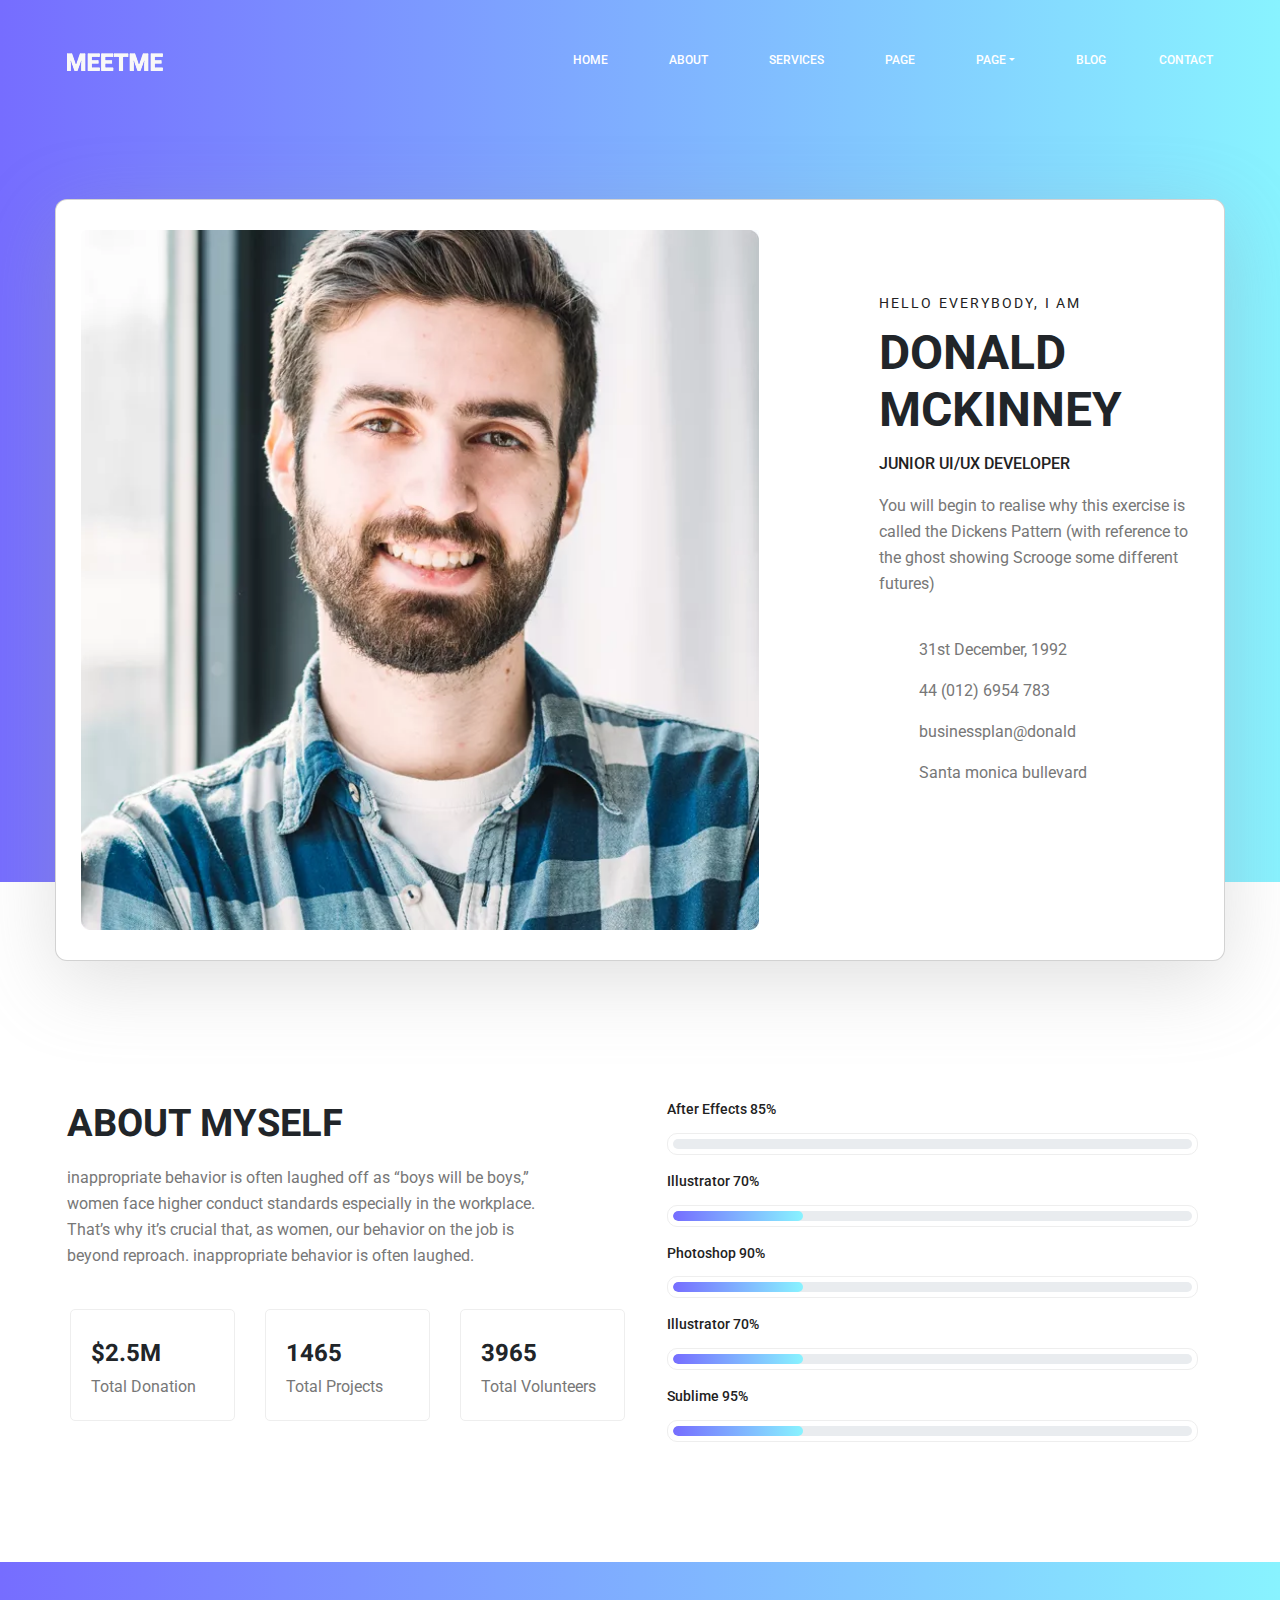
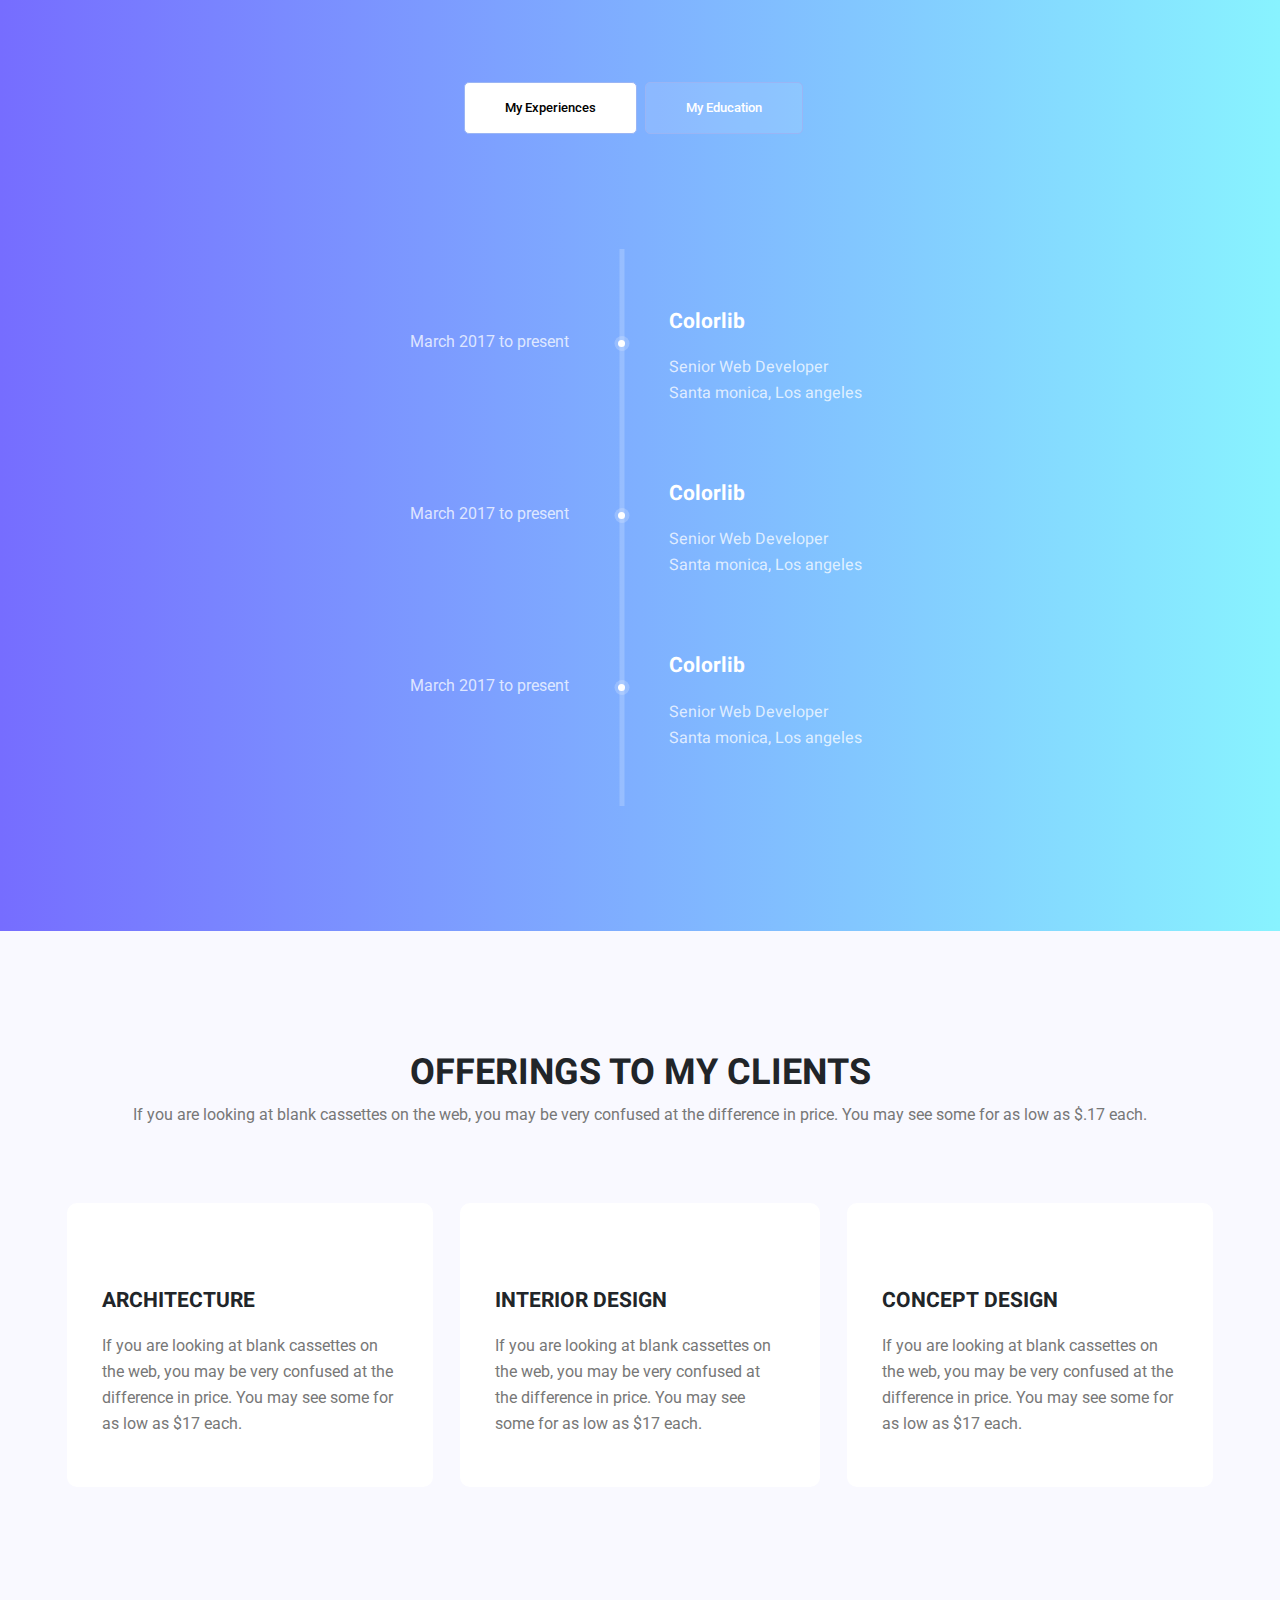
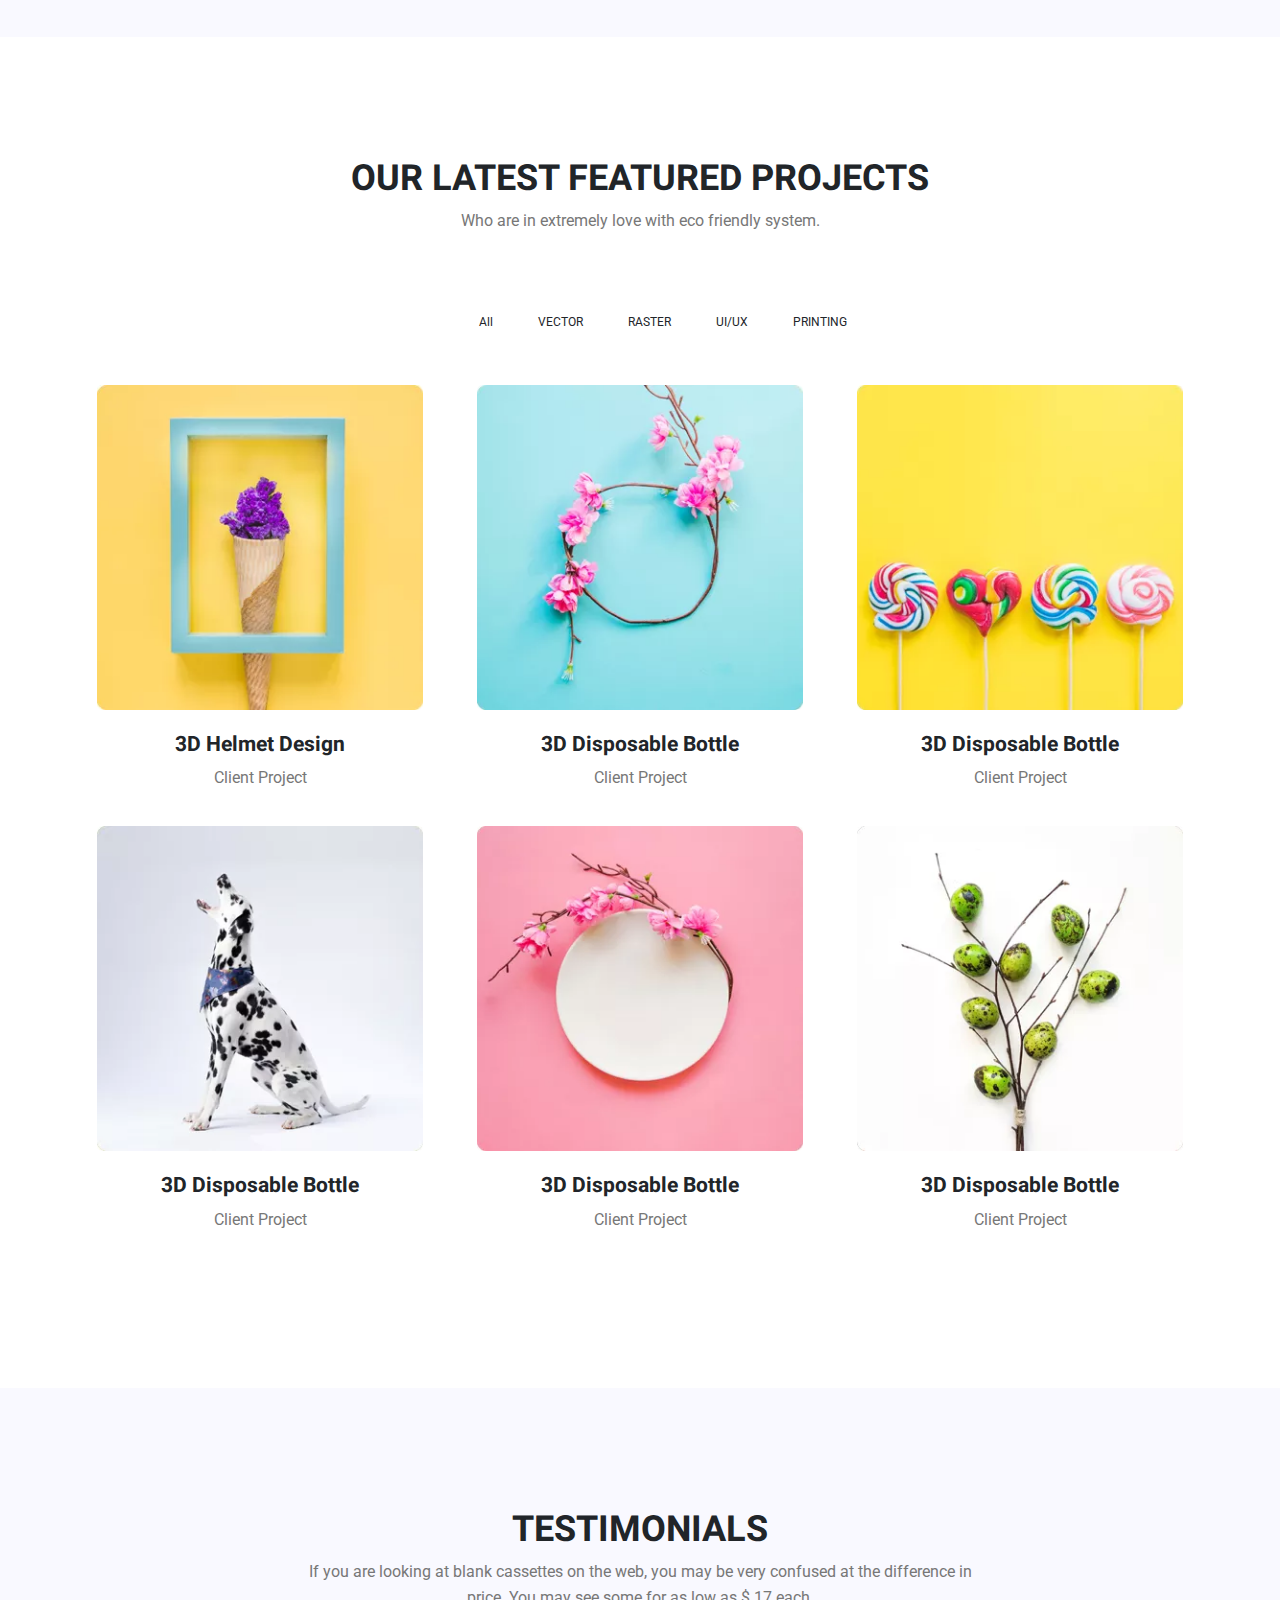
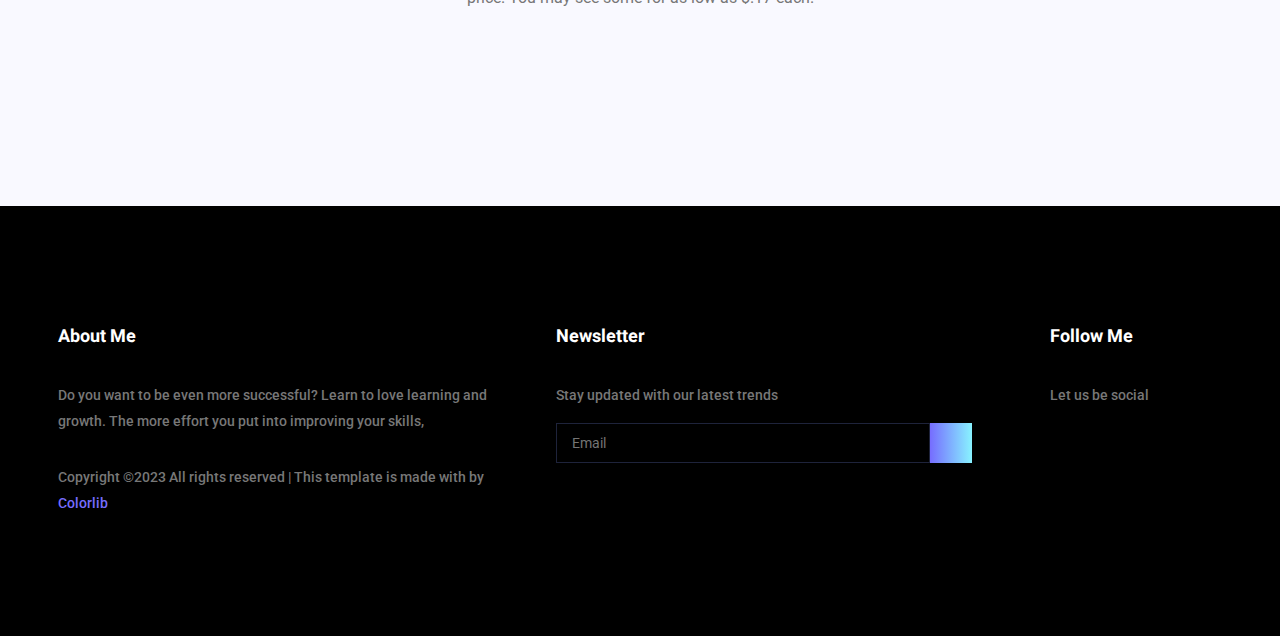
==== commit 467403b3: "Change some page" ====
--- a/index.html
+++ b/index.html
@@ -42,19 +42,19 @@
                     <div class="navbar-nav me-0">
                         <a class="nav-link active text-white" aria-current="page" href="#">Home</a>
                         <a class="nav-link" href="./asset/page/About.html">About</a>
-                        <a class="nav-link" href="#">services</a>
-                        <a class="nav-link" href="#">PageS</a>
+                        <a class="nav-link" href="./asset/page/Services.html">services</a>
+                        <a class="nav-link" href="#">Page</a>
                         <div class="dropdown">
-                            <button class="btn nav-link bg-transparent dropdown-toggle" type="button"
+                            <button class="btn nav-link position-relative bg-transparent dropdown-toggle" type="button"
                                 data-bs-toggle="dropdown" aria-expanded="false">Page</button>
-                            <ul class="dropdown-menu">
-                                <li><button class="dropdown-item" type="button">Action</button></li>
-                                <li><button class="dropdown-item" type="button">Another action</button></li>
-                                <li><button class="dropdown-item" type="button">Something else here</button></li>
+                            <ul class="dropdown-menu mt-0 pt-0">
+                                <li><button class="dropdown-item" type="button">PortFulio</button></li>
+                                <li><button class="dropdown-item" type="button"><a class=""
+                                            href="./asset/page/Element.html">Element</a></button></li>
                             </ul>
                         </div>
-                        <a class="nav-link" href="#">Blog</a>
-                        <a class="nav-link m-0 p-0" href="#">Contact</a>
+                        <a class="nav-link" href="./asset/page/Element.html">Blog</a>
+                        <a class="nav-link m-0 p-0" href="./asset/page/contact.html">Contact</a>
                     </div>
                 </div>
             </div>
@@ -420,7 +420,7 @@
                     the difference in price. You may see some for as low as $.17 each.</p>
             </div>
             <div class="">
-                <div class="owl-carousel owl-theme mx-auto">
+                <div class="first-one owl-carousel owl-theme mx-auto">
                     <div class="item_owl">
                         <div class="div_card_2">
                             <p class="Para_16 p-0" style="margin-bottom: 16px;"><i>As conscious traveling Paup ers we
@@ -462,7 +462,11 @@
                         </div>
                     </div>
                 </div>
-                <!-- <div class="item">
+            </div>
+        </div>
+    </div>
+    </div>
+    <!-- <div class="item">
                     <div class="div_card_2">
                         <p class="Para_16 p-0" style="margin-bottom: 16px;"><i>As conscious traveling Paup ers we must
                                 always be oncerned about our dear Mother Earth. If you think about it, you travel across
@@ -483,7 +487,7 @@
                     </div>
                 </div>
             </div> -->
-                <!-- <div class="item">
+    <!-- <div class="item">
                 <div class="div_card_2">
                     <p class="Para_16 p-0" style="margin-bottom: 16px;"><i>As conscious traveling Paup ers we must
                             always be oncerned about our dear Mother Earth. If you think about it, you travel across her
@@ -504,10 +508,6 @@
                 </div>
             </div>
         </div> -->
-            </div>
-        </div>
-    </div>
-    </div>
     <!--  -->
     <div class="container-fluid bg-black">
         <div class="section_F P_120 mx-auto">
@@ -560,6 +560,9 @@
         <script src="https://cdnjs.cloudflare.com/ajax/libs/OwlCarousel2/2.3.4/owl.carousel.min.js"
             integrity="sha512-bPs7Ae6pVvhOSiIcyUClR7/q2OAsRiovw4vAkX+zJbw3ShAeeqezq50RIIcIURq7Oa20rW2n2q+fyXBNcU9lrw=="
             crossorigin="anonymous" referrerpolicy="no-referrer"></script>
+        <!--  -->
+        <!-- <script src="https://ajax.googleapis.com/ajax/libs/jquery/3.7.1/jquery.min.js"></script> -->
+        <!--  -->
         <script src="./asset/bootstrap/js/bootstrap.min.js"></script>
         <script src="./asset/bootstrap/js/bootstrap.min.js.map"></script>
         <script src="./asset/bootstrap/js/app.js"></script>
--- a/asset/bootstrap/css/style.css
+++ b/asset/bootstrap/css/style.css
@@ -156,6 +156,15 @@
     }
 }
 
+.font_S_2 {
+    font-size: 48px !important;
+    font-weight: bold;
+
+    @media only screen and (min-width:300px) and (max-width:498px) {
+        font-size: 32px !important;
+    }
+}
+
 .h4_Font {
     font-family: 16px !important;
     color: #222222;
@@ -180,6 +189,10 @@
     /* @media only screen and (min-width:270px) and (max-width:480px) {
     } */
 
+}
+
+.bottom_marP {
+    min-height: 700px;
 }
 
 .img-size {
@@ -255,6 +268,34 @@
         width: 100%;
         margin-top: 30px;
     }
+}
+
+.Div_font_2 {
+    vertical-align: middle;
+    align-self: center;
+    padding: 0 0 0 95px;
+
+    @media only screen and (min-width:762px) and (max-width: 1200px) {
+        width: 500px;
+        margin-top: 30px;
+        padding: 0 0 0 0px;
+    }
+
+    @media only screen and (min-width:578px) and (max-width: 762px) {
+        width: 480px;
+        margin-top: 30px;
+        padding: 0 0 0 0px;
+    }
+
+    @media only screen and (min-width:300px) and (max-width: 578px) {
+        width: 100%;
+        margin-top: 30px;
+        padding: 0 0 0 0px;
+    }
+}
+
+.padd {
+    padding: 15px;
 }
 
 .P_120 {
@@ -860,4 +901,96 @@
 .Box_shadow {
     box-shadow: 0px 20px 80px 0px rgba(153, 153, 153, 0.3);
 
+}
+
+.breadcrumb-item {
+    font-size: 14px;
+    color: #777777;
+    text-decoration-line: none;
+}
+
+.h6_F {
+    font-size: 16px;
+    font-weight: bold;
+    font-family: Heebo, 'sans-serif';
+    text-decoration-line: none;
+    color: #000;
+}
+
+.input-field_2 {
+    width: 100%;
+    padding: 6px 12px 6px 20px;
+    font-size: 13px;
+    color: #999;
+    border: 1px solid #eee;
+}
+
+.form-control {
+    height: 140px;
+    padding: 20px;
+    font-size: 13px;
+    color: #999;
+    border: 1px solid #eee;
+    width: 100%;
+    resize: none;
+    border-radius: 0;
+}
+
+.Contact_btn {
+    background-color: #766dff;
+    font-size: 13px;
+    font-weight: 500px;
+    padding: 0 50px;
+    line-height: 50px;
+    width: auto;
+    border: 1px solid #766dff;
+    border-radius: 5px;
+    display: flex;
+    justify-content: flex-end;
+    color: #fff;
+    margin-top: 20px;
+}
+
+.dropdown-menu {
+    /* position: absolute; */
+    background-color: #fff;
+    border-radius: 0;
+    border: none;
+    /* z-index: 1; */
+    /* color: white; */
+    margin-bottom: -5px;
+}
+
+.dropdown-menu :hover {
+    color: white;
+    background-color: #766dff;
+    border-bottom: 1px solid #ededed;
+    /* color: white; */
+}
+
+.dropdown-item {
+    color: black;
+    border-bottom: 1px solid #ededed;
+}
+
+.H3_F {
+    font-size: 24px;
+    font-weight: bold;
+    font-family: Heebo, 'sans-serif';
+    margin-bottom: 30px;
+}
+
+.Collor_S {
+    color: #766dff;
+}
+
+.genetic {
+    padding: 0 30px;
+    line-height: 40px !important;
+    margin: 10px 10px 0 0;
+    font-size: 12.8 !important;
+    font-weight: 500 !important;
+    cursor: pointer;
+    transition: all 0.3s ease 0s;
+    border-radius: 0px;
 }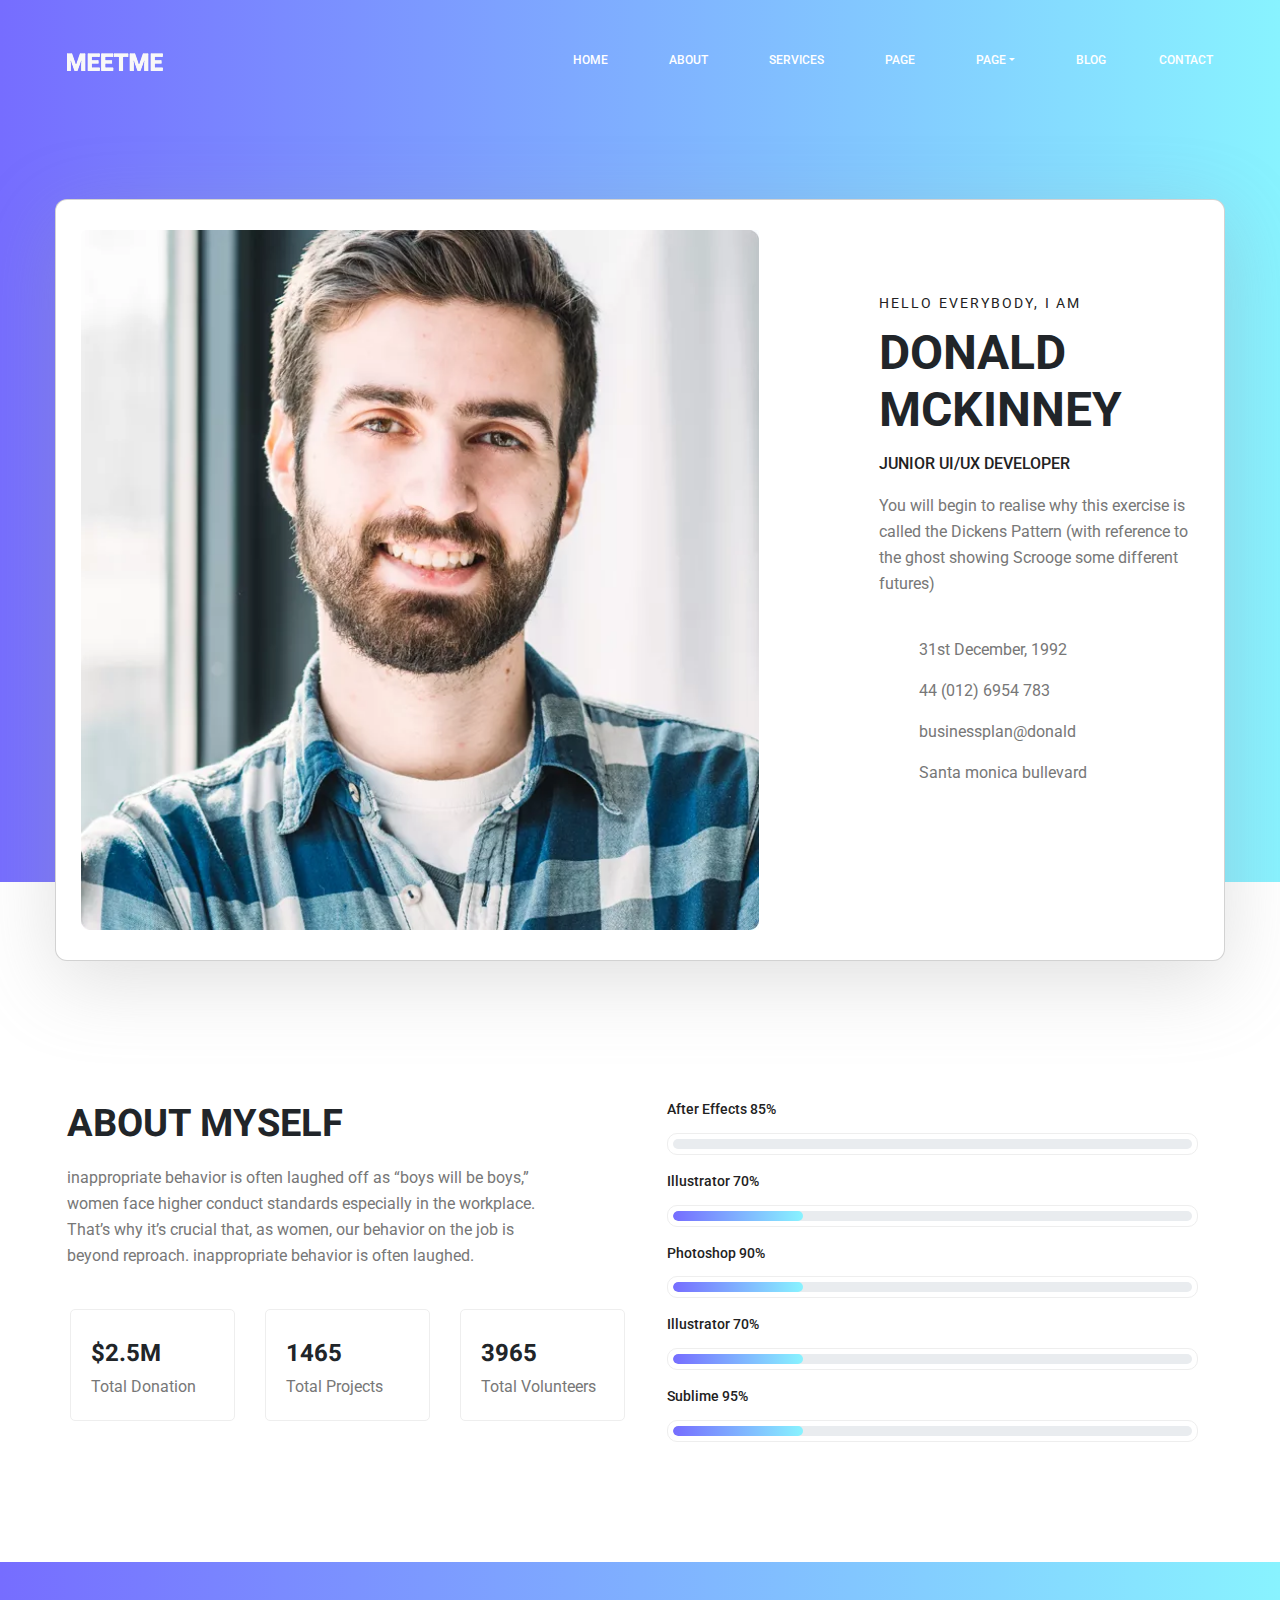
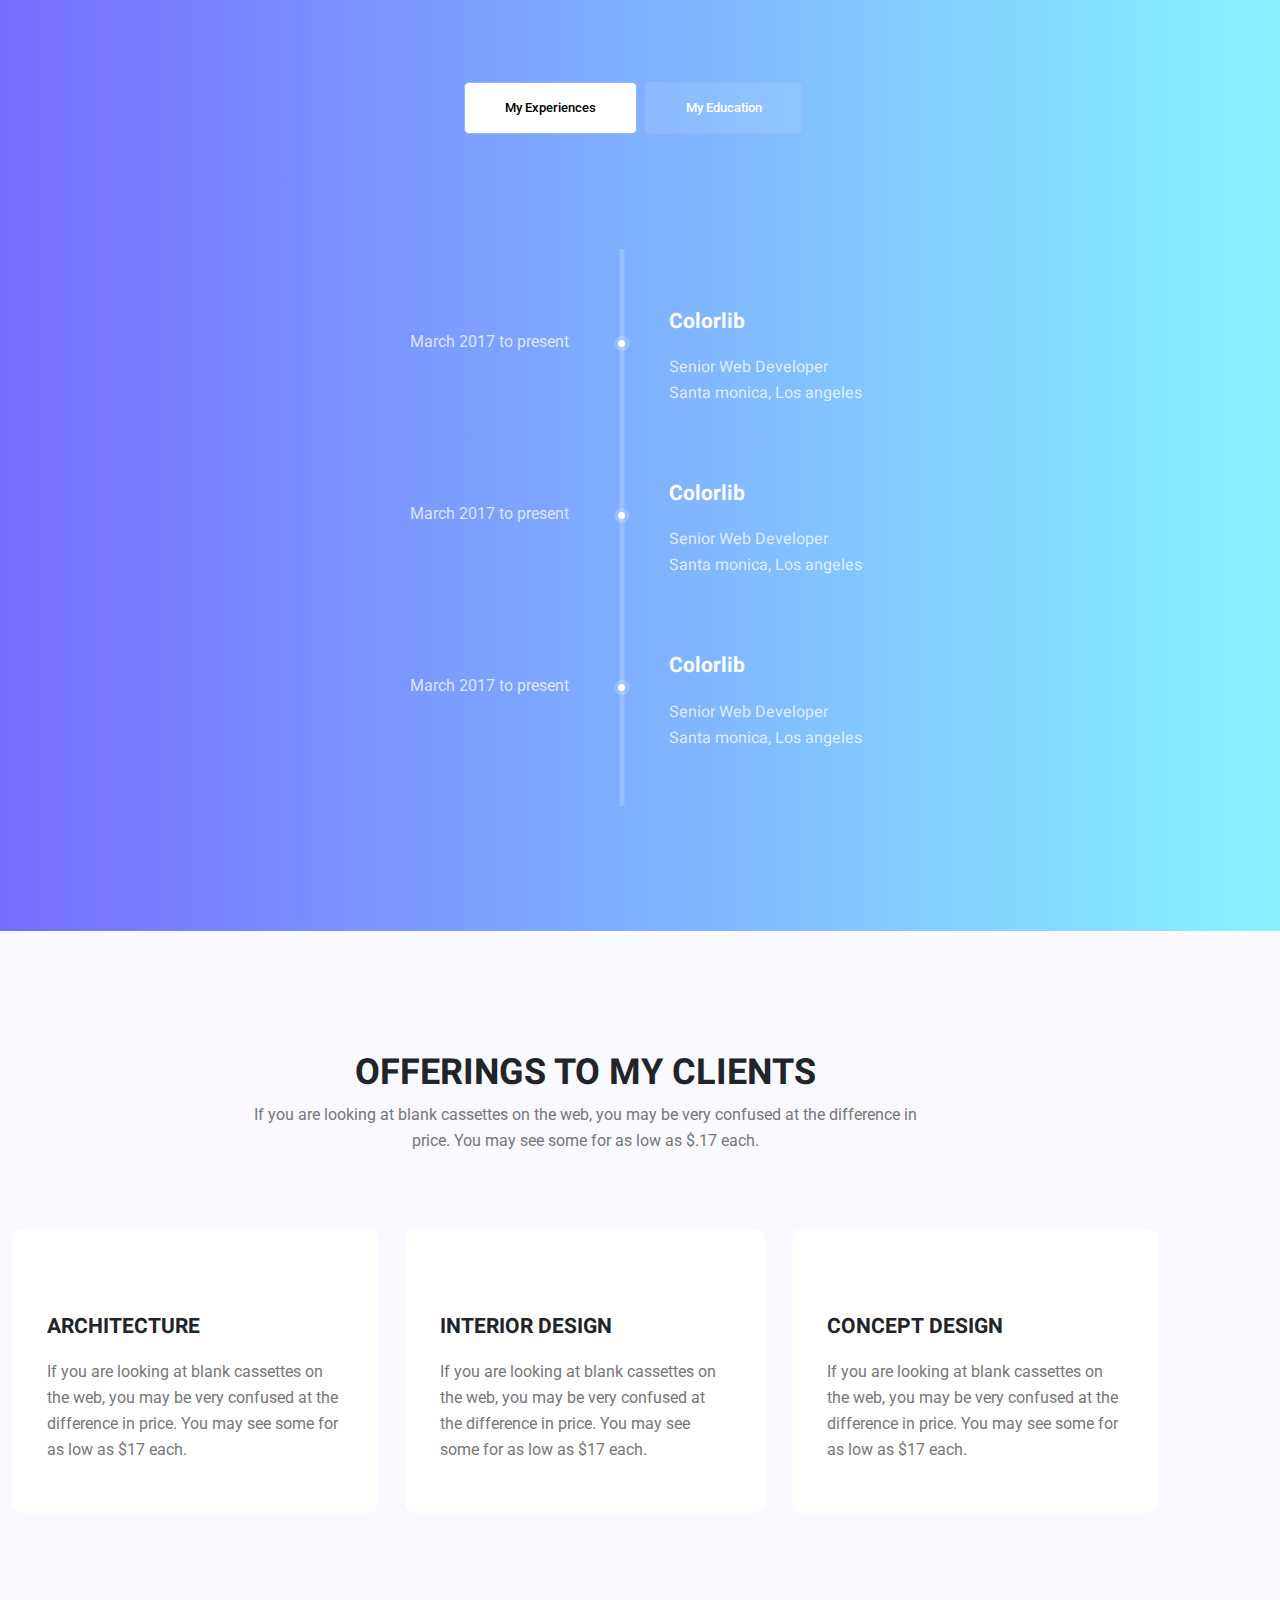
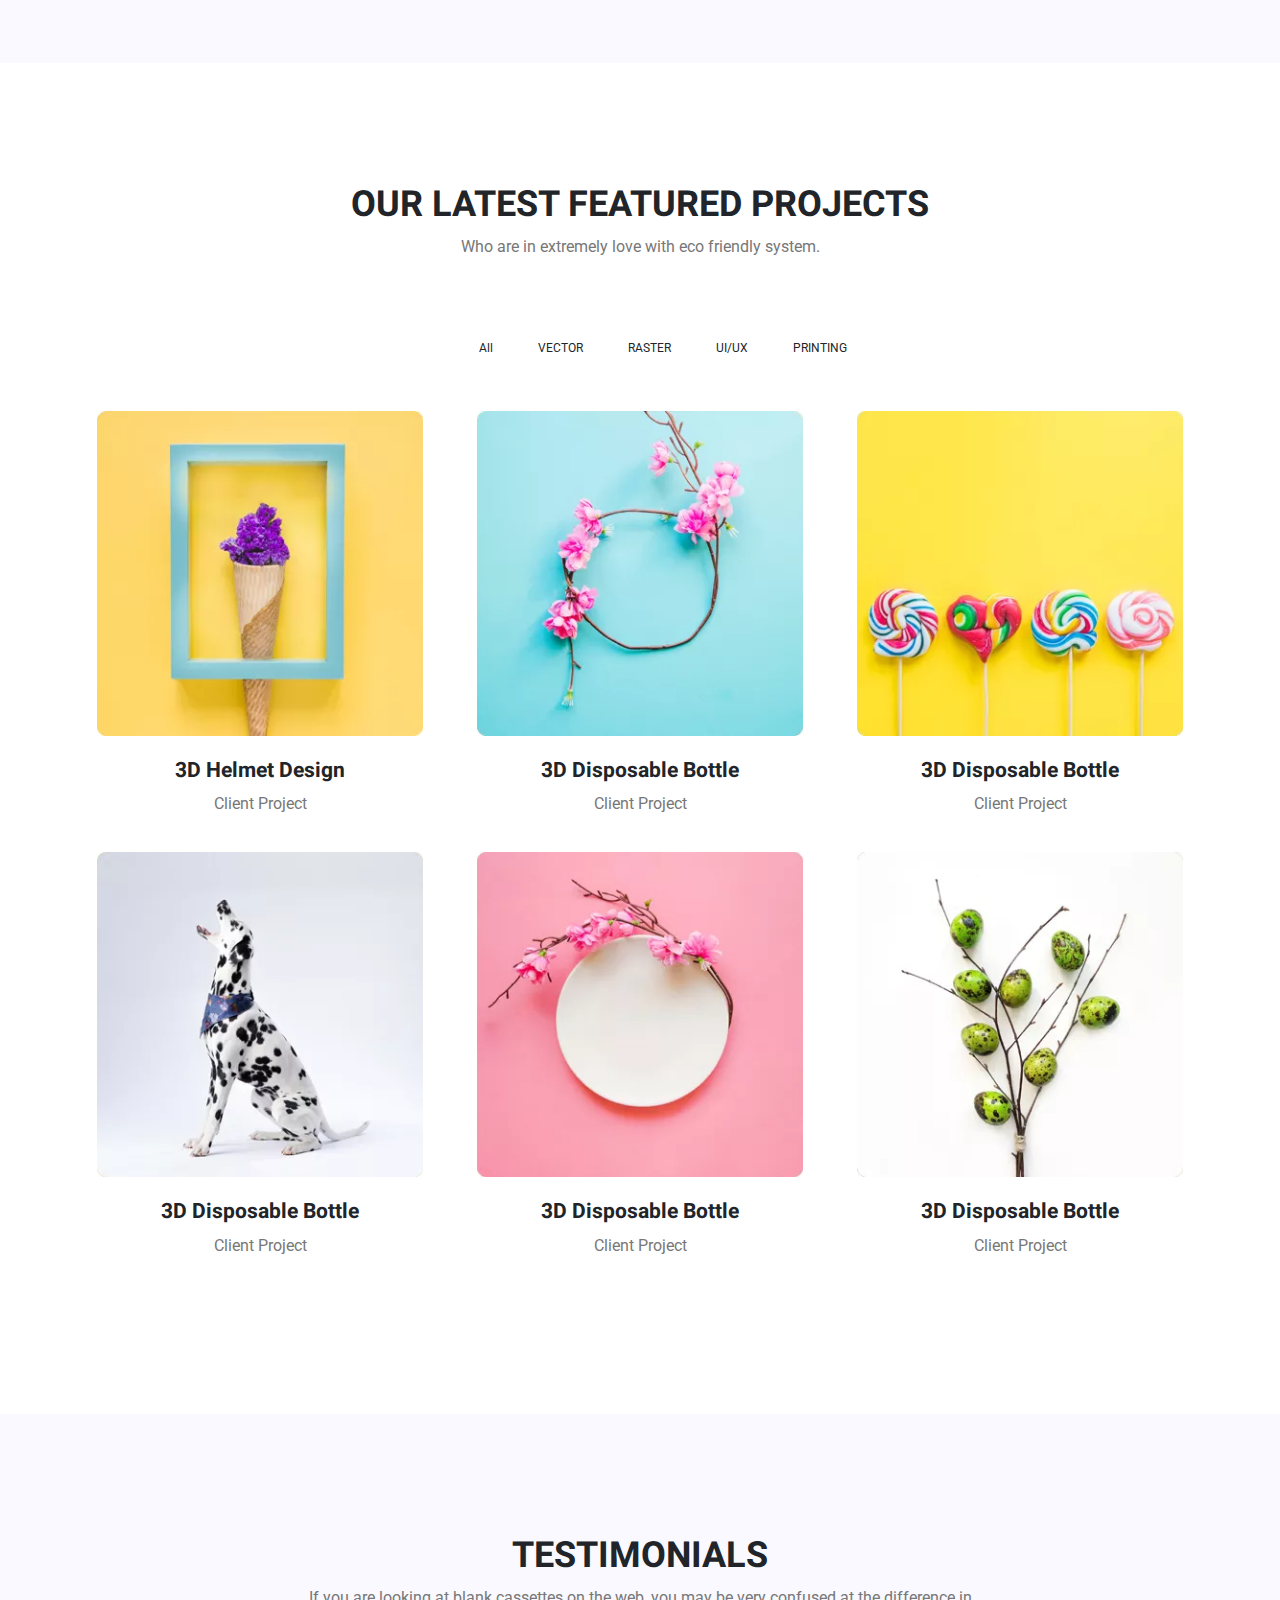
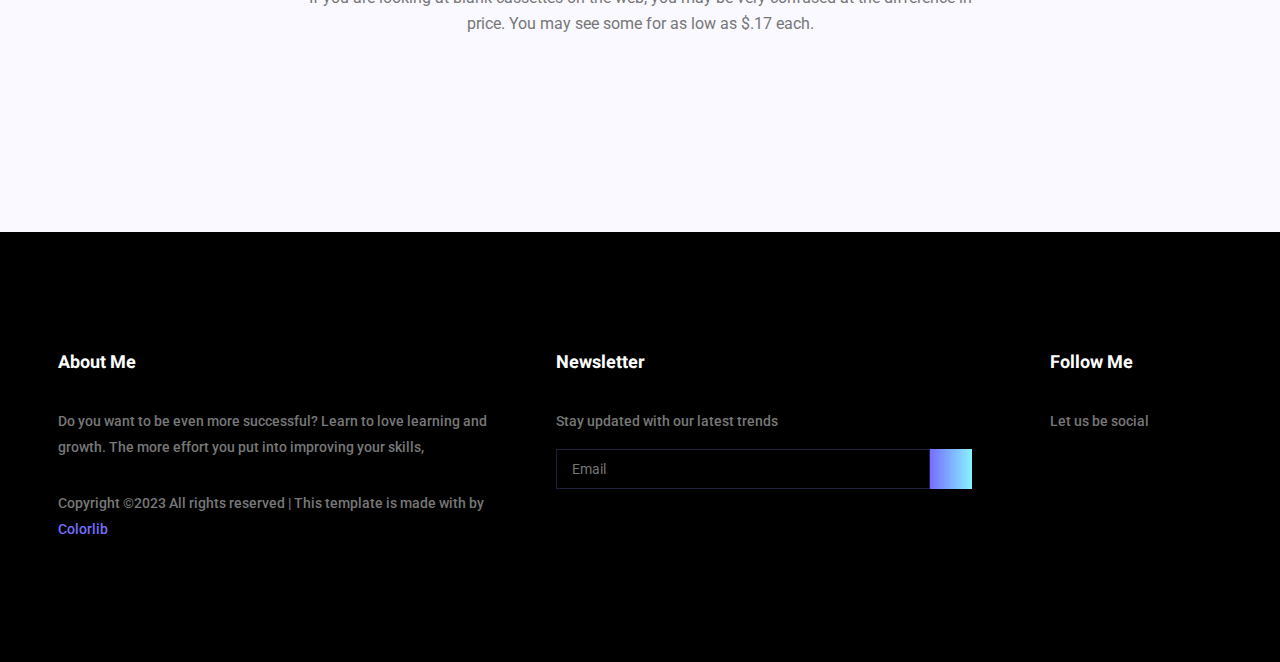
==== commit dd87e133: "again change" ====
--- a/index.html
+++ b/index.html
@@ -234,8 +234,8 @@
     </div>
     <!--  -->
     <div class="container-fluid p-0 bg-difff">
-        <div class="P_120 ">
-            <div class="text-center main_title section_F">
+        <div class="P_120 section_F">
+            <div class="text-center main_title">
                 <h2 class="font_36">OFFERINGS TO MY CLIENTS</h2>
                 <p class="Para_16 p-0 m-0">If you are looking at blank cassettes on the web, you may be very confused at
                     the difference in price. You may see some for as low as $.17 each.</p>
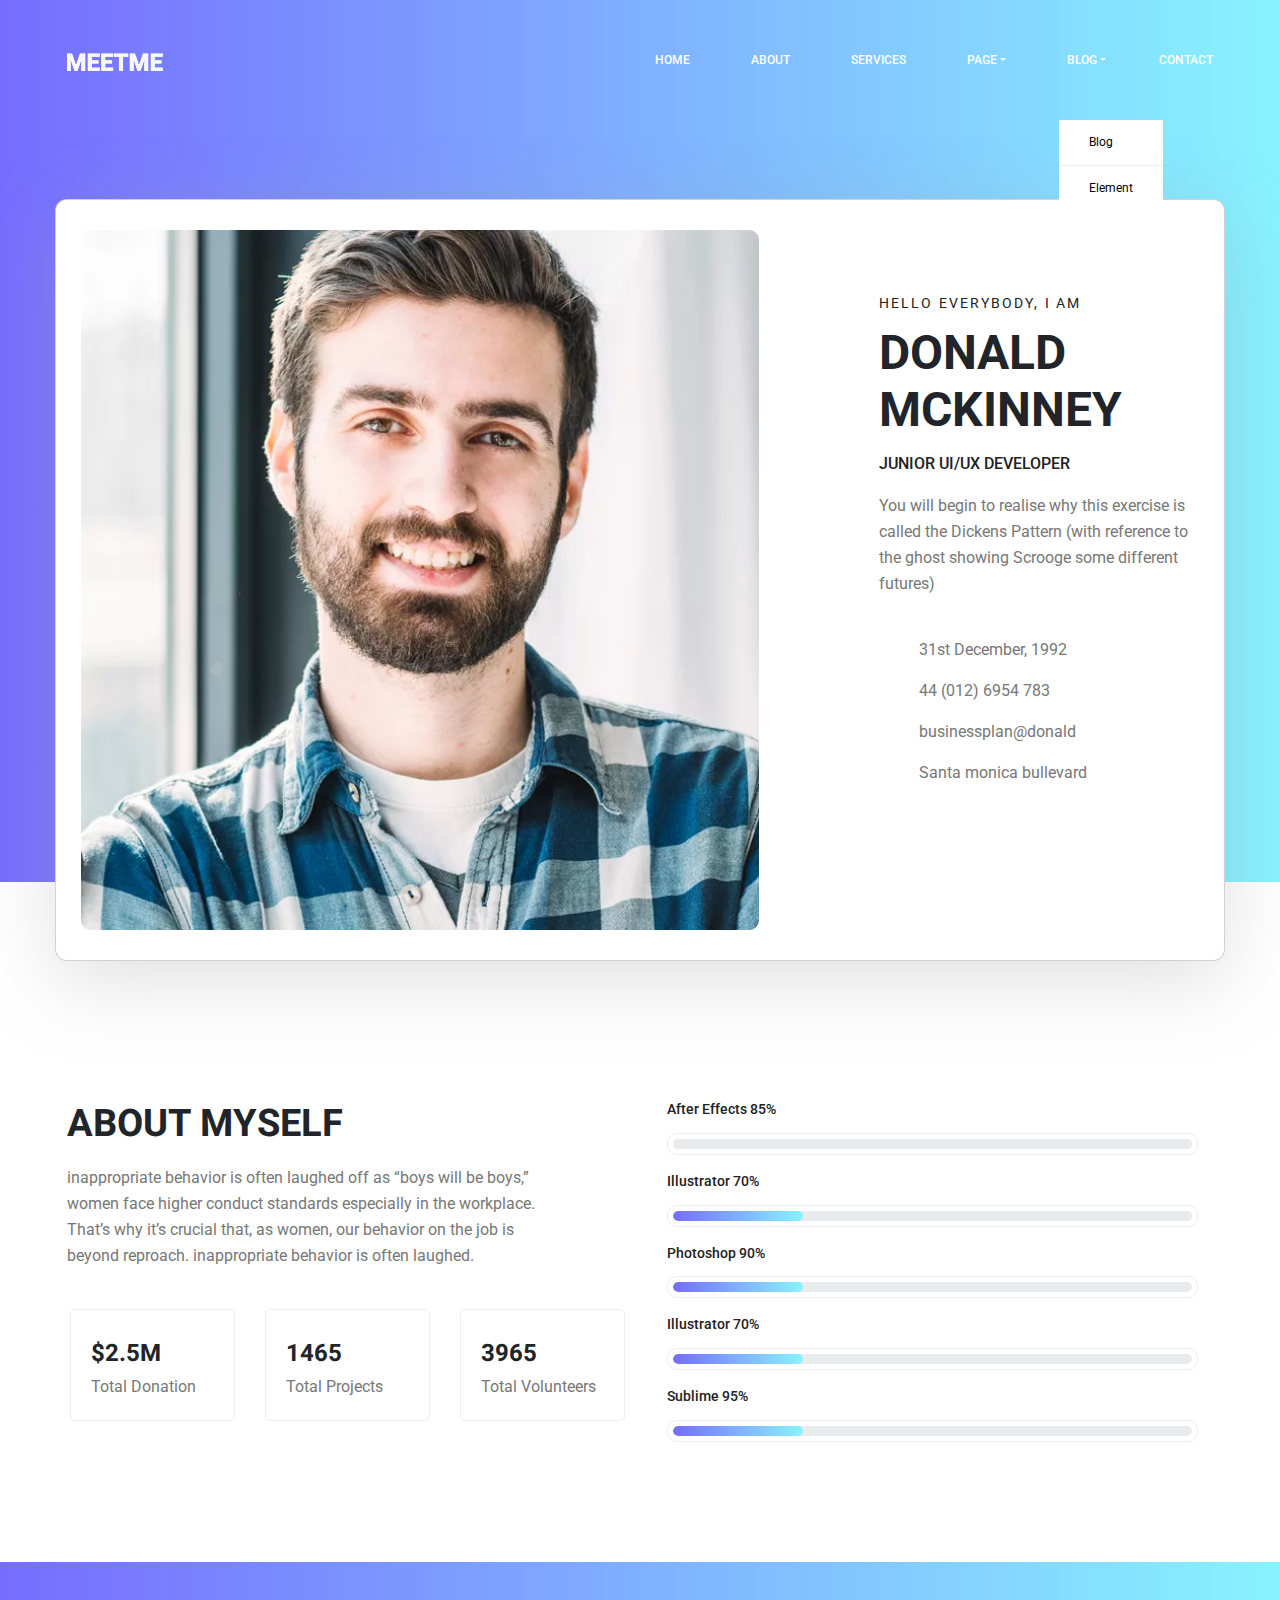
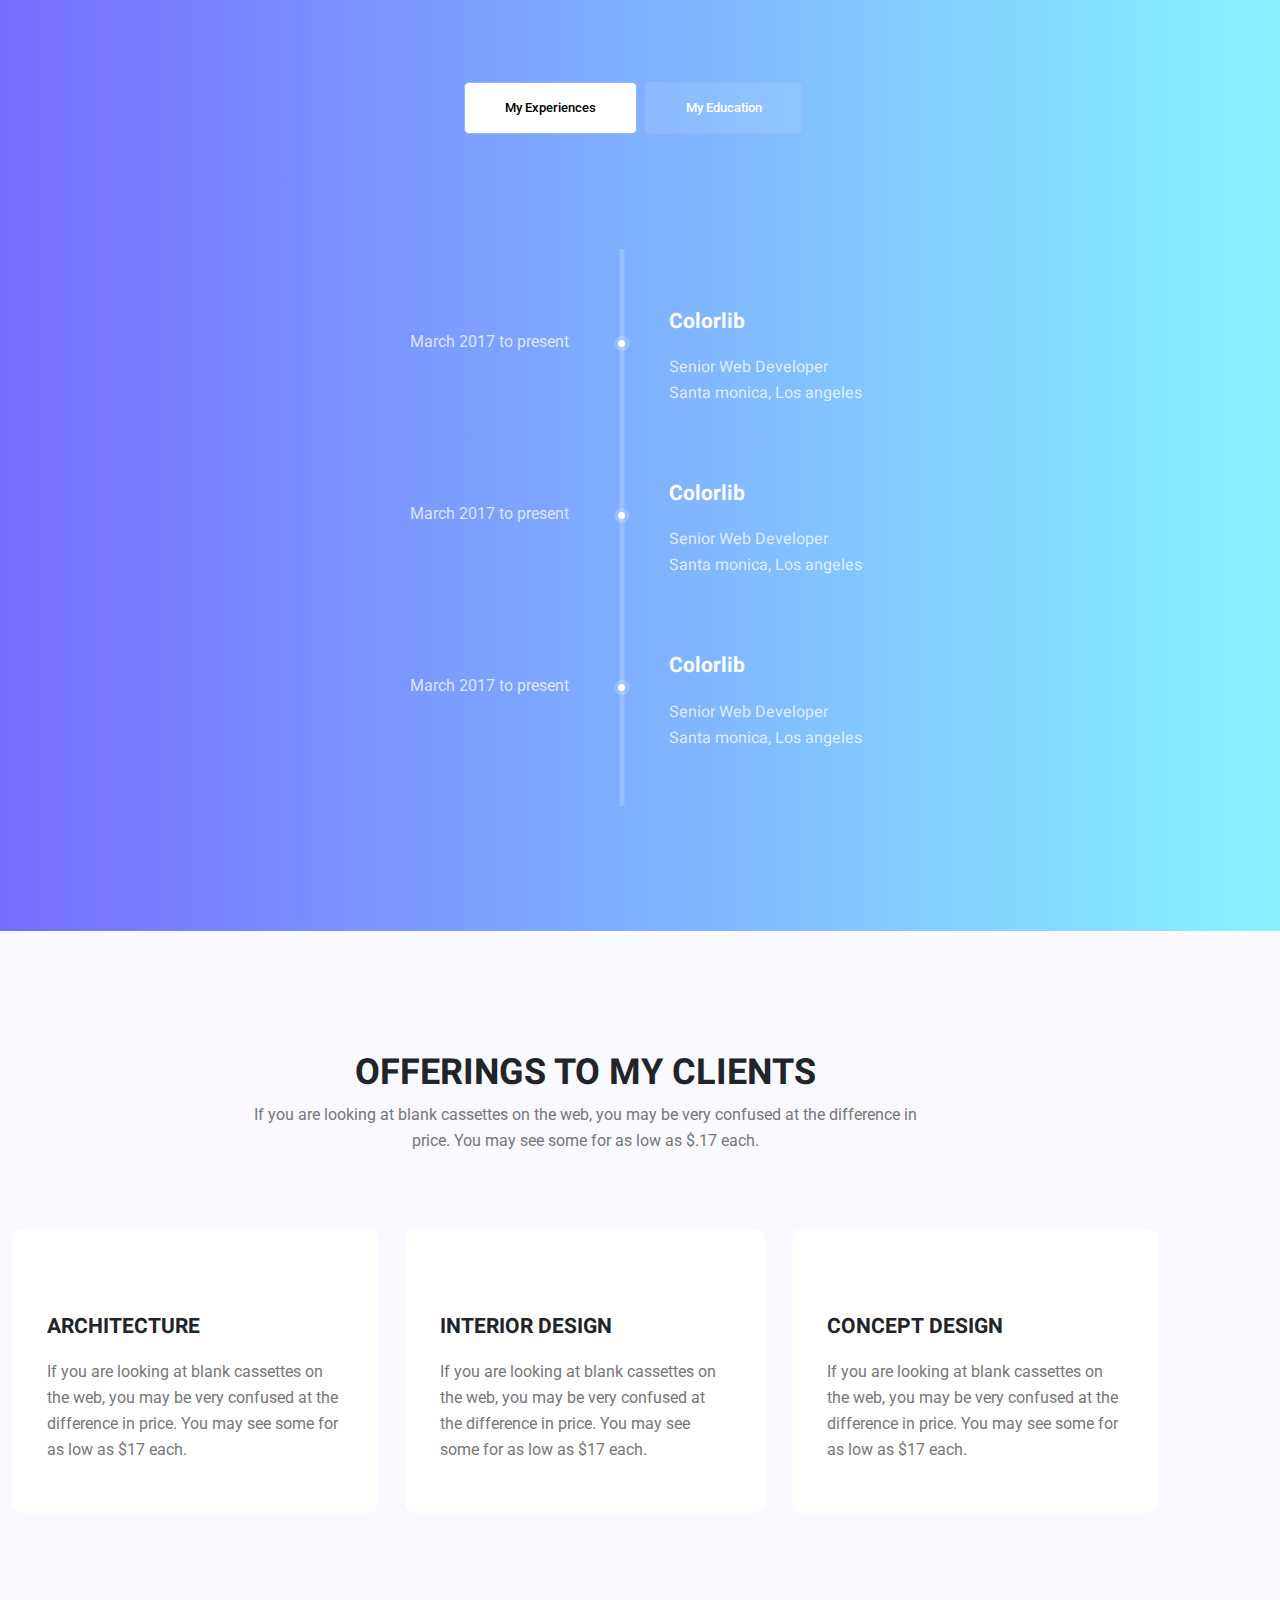
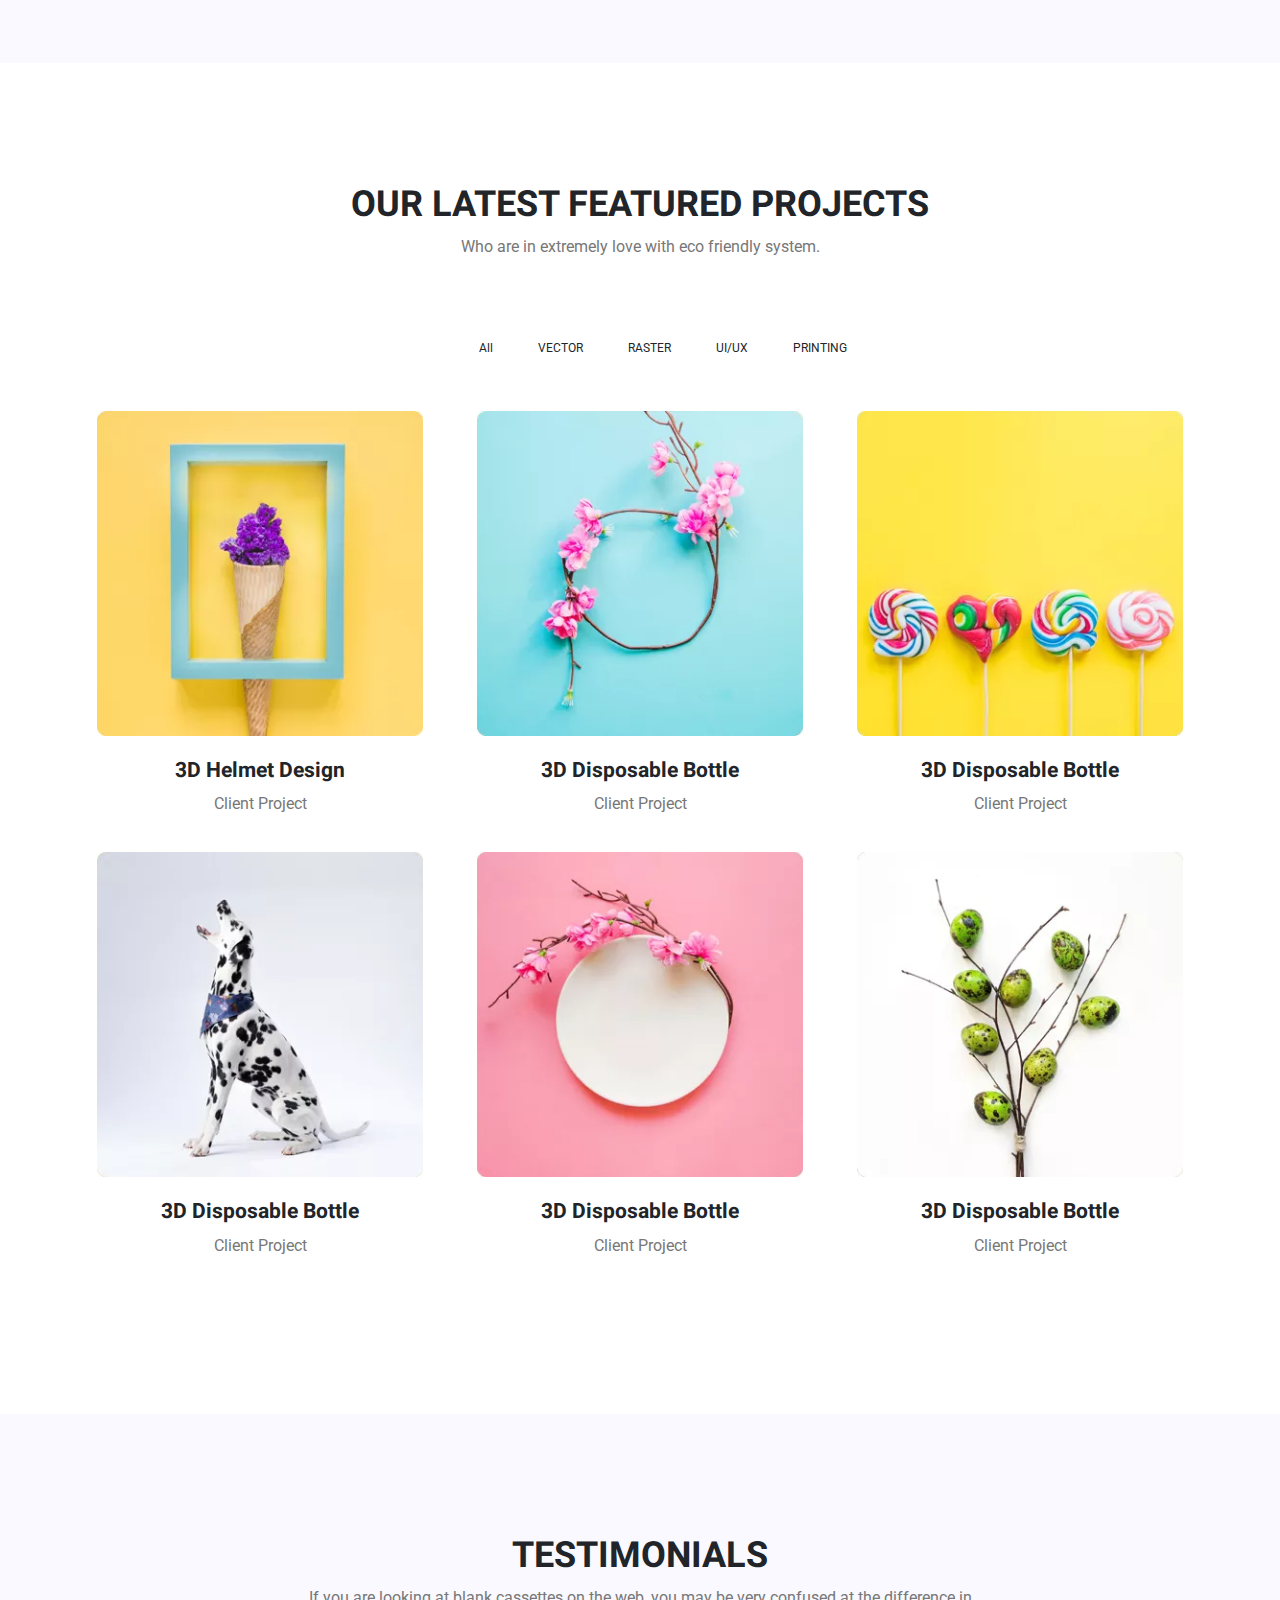
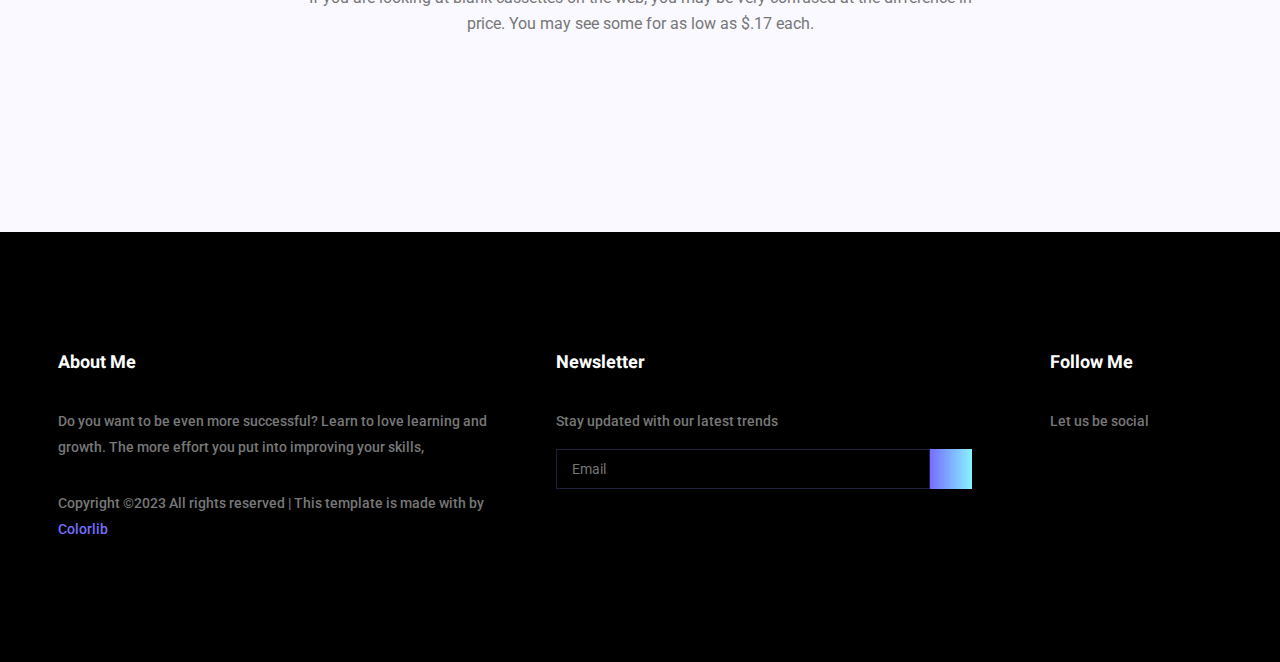
==== commit bfe6e187: "change_Blog" ====
--- a/index.html
+++ b/index.html
@@ -4,7 +4,7 @@
 <head>
     <meta charset="UTF-8">
     <meta name="viewport" content="width=device-width, initial-scale=1.0">
-    <title>Document</title>
+    <title>MeetMe</title>
     <!-- owl -->
     <link rel="stylesheet" href="https://cdnjs.cloudflare.com/ajax/libs/OwlCarousel2/2.3.4/assets/owl.carousel.min.css"
         integrity="sha512-tS3S5qG0BlhnQROyJXvNjeEM4UpMXHrQfTGmbQ1gKmelCxlSEBUaxhRBj/EFTzpbP4RVSrpEikbmdJobCvhE3g=="
@@ -43,17 +43,34 @@
                         <a class="nav-link active text-white" aria-current="page" href="#">Home</a>
                         <a class="nav-link" href="./asset/page/About.html">About</a>
                         <a class="nav-link" href="./asset/page/Services.html">services</a>
-                        <a class="nav-link" href="#">Page</a>
-                        <div class="dropdown">
-                            <button class="btn nav-link position-relative bg-transparent dropdown-toggle" type="button"
+                        <div class="dropdown p-0 m-0">
+                            <button class="btn nav-link dropdown-toggle bg-transparent with_icon" type="button"
                                 data-bs-toggle="dropdown" aria-expanded="false">Page</button>
-                            <ul class="dropdown-menu mt-0 pt-0">
-                                <li><button class="dropdown-item" type="button">PortFulio</button></li>
-                                <li><button class="dropdown-item" type="button"><a class=""
-                                            href="./asset/page/Element.html">Element</a></button></li>
+                            <ul class="dropdown-menu p-0 mt-0">
+                                <li class="dropdown-item p-0 mt-0" style="border-bottom: 1px solid #ededed;"><button
+                                        class="dropdown-item p-0 m-0 Width_200" type="button"><a class=""
+                                            href="./asset/page/Element.html">PortFulio</a></button>
+                                </li>
+                                <li class="dropdown-item p-0 mt-0"><button class="dropdown-item Width_200 p-0 m-0"
+                                        type="button"><a class="" href="./asset/page/Element.html">Element</a></button>
+                                </li>
                             </ul>
                         </div>
-                        <a class="nav-link" href="./asset/page/Element.html">Blog</a>
+                        <!--  -->
+                        <div class="dropdown_blog m-0">
+                            <button class="btn nav-link dropdown-toggle bg-transparent with_icon" type="button"
+                                data-bs-toggle="dropdown" aria-expanded="false">Blog</button>
+                            <ul class="dropdown-menu-blog position-absolute  p-0 mt-0">
+                                <li class="dropdown-item p-0 mt-0" style="border-bottom: 1px solid #ededed;">
+                                    <button class="dropdown-item p-0 m-0 Width_200" type="button"><a class=""
+                                            href="./asset/page/Blog.html">Blog</a></button>
+                                </li>
+                                <li class="dropdown-item p-0 mt-0"><button class="dropdown-item Width_200 p-0 m-0"
+                                        type="button"><a class="" href="./asset/page/Element.html">Element</a></button>
+                                </li>
+                            </ul>
+                        </div>
+                        <!--  -->
                         <a class="nav-link m-0 p-0" href="./asset/page/contact.html">Contact</a>
                     </div>
                 </div>
--- a/asset/bootstrap/css/style.css
+++ b/asset/bootstrap/css/style.css
@@ -5,6 +5,7 @@
     font-family: "Roboto", sans-serif;
     font-weight: normal;
     line-height: 26px;
+    box-sizing: border-box;
 }
 
 /* * {
@@ -951,26 +952,33 @@
     margin-top: 20px;
 }
 
+.with_icon {
+    background-image: url('');
+}
+
+.dropdown-menu-blog,
 .dropdown-menu {
-    /* position: absolute; */
     background-color: #fff;
     border-radius: 0;
     border: none;
-    /* z-index: 1; */
-    /* color: white; */
-    margin-bottom: -5px;
-}
-
+    /* transform: translateY(-30px); */
+    max-width: 200px;
+}
+
+.dropdown-menu-blog :hover,
 .dropdown-menu :hover {
     color: white;
     background-color: #766dff;
-    border-bottom: 1px solid #ededed;
-    /* color: white; */
-}
-
-.dropdown-item {
+}
+
+
+.dropdown-item a {
+    font-size: 12px;
+    text-decoration-line: none;
     color: black;
-    border-bottom: 1px solid #ededed;
+    line-height: 45px;
+    padding: 0 30px;
+    transition: all 150ms linear;
 }
 
 .H3_F {
@@ -993,4 +1001,385 @@
     cursor: pointer;
     transition: all 0.3s ease 0s;
     border-radius: 0px;
+}
+
+.btn-primary:hover {
+    background-color: transparent;
+    color: #0d6efd;
+    border: 1px solid #0d6efd;
+}
+
+.btn-success:hover {
+    background-color: transparent;
+    color: #198754;
+    border: 1px solid #198754
+}
+
+.btn-info:hover {
+    background-color: transparent;
+    color: #0dcaf0 !important;
+    border: 1px solid #0dcaf0;
+}
+
+.btn-warning:hover {
+    background-color: transparent;
+    color: #ffc720 !important;
+    border: 1px solid #ffc720
+}
+
+.btn-danger:hover {
+    background-color: transparent;
+    color: #dc3545;
+    border: 1px solid #dc3545
+}
+
+.btn-light:hover {
+    background-color: transparent;
+    color: #000;
+    border: 1px solid #f8f9fa;
+}
+
+.Si_18 {
+    font-size: 18px;
+    font-family: Heebo, 'sans-serif';
+    margin-bottom: 20px;
+    font-weight: bold;
+    color: #222222;
+}
+
+.Border_left {
+    border-left: 2px solid #f8b600;
+    padding: 30px 50px 30px 30px;
+    margin-bottom: 16px;
+
+    @media only screen and (min-width:300px) and (max-width:578px) {
+        padding: 30px 15px 30px 30px;
+
+    }
+}
+
+.Font_16_S {
+    font-size: 16px;
+    font-weight: 500 !important;
+    padding: 0 0 0 30px !important;
+    line-height: 40px;
+    color: #000;
+}
+
+.progress-bars {
+    height: 5px;
+    line-height: 5px;
+    color: transparent;
+    text-align: center;
+}
+
+.gallery_img {
+    height: 200px;
+    background-position: center center !important;
+    background-size: cover !important;
+    background-repeat: no-repeat;
+    margin-top: 30px;
+    padding: 0 15px;
+    transition: all .3s ease 0;
+}
+
+.gallery_img:hover {
+    opacity: .8;
+}
+
+.HeadIng_W {
+    color: #777777;
+    font-family: Heebo, 'sans-serif';
+    font-weight: bold;
+    margin-bottom: 10px !important;
+}
+
+.list-group {
+    position: relative;
+    padding-left: 30px;
+    line-height: 29.12px;
+}
+
+.list-group {
+    display: list-item;
+    padding-left: 30px;
+
+    text-align: -webkit-match-parent;
+}
+
+/* .unoder_mark>.list-group::marker { */
+/* unicode-bidi: isolate;
+    
+    font-variant-numeric: tabular-nums; */
+/* list-style-type: square;
+    text-align: -webkit-match-parent;
+} */
+
+.unoder>.list-group::before {
+    content: '';
+    position: absolute;
+    width: 14px;
+    height: 14px;
+    background-color: #fff;
+    border: 3px solid #f8b600;
+    top: 4px;
+    left: 0;
+    border-radius: 50%;
+    text-align: -webkit-match-parent;
+    /* padding-left: 30px; */
+}
+
+.Order {
+    counter-reset: li;
+    /* list-style: none; */
+}
+
+.group {
+    counter-increment: li;
+}
+
+.Order>.group::before {
+    content: counter(li);
+    /* list-style-type: lower-alpha; */
+    color: #f8b600;
+    font-size: 16px;
+    font-weight: bold;
+    font-family: Heebo, 'sans-serif';
+    padding-right: 6px;
+}
+
+.input_L {
+    width: 100%;
+    line-height: 40px !important;
+    padding: 0 20px;
+    outline: none;
+    border: none;
+    margin-top: 10px;
+    background-color: #f9f9ff;
+}
+
+.fa-thumbtack {
+    content: '\f08d';
+}
+
+.select {
+    font-family: 'FontAwesome', 'sans-serif';
+}
+
+.form-select:focus {
+    outline: none;
+    border: none;
+}
+
+.form-select>option {
+    border: none;
+    border-radius: 0px;
+}
+
+.form-check-input:checked {
+    background-color: #f8b600;
+    outline: none;
+    border: none;
+    height: 17px;
+}
+
+.form-check-input:not(:checked) {
+    background-color: transparent;
+    outline: none;
+    border: none;
+    height: 17px;
+}
+
+.Blue_col:checked {
+    background-color: #4cd3e3 !important;
+    outline: none;
+    border: none;
+    height: 17px;
+}
+
+.Blue_col:not(:checked) {
+    background-color: transparent !important;
+    outline: none;
+    border: none;
+    height: 17px;
+}
+
+.Element_Se {
+    border: none;
+    font-size: 14px;
+    font-weight: normal;
+    height: 40px;
+    padding: 0 40px 0 20px;
+    width: 110px;
+    color: #777777;
+
+}
+
+.aption {
+    color: #777777;
+    font-size: 12px;
+    line-height: 28px;
+
+}
+
+.Border_3 {
+    border: 1px solid #f1f1f1;
+    margin-bottom: 8px;
+}
+
+.Border_3:checked {
+    background-color: #e83e8c;
+}
+
+.Border_3:not(:checked) {
+    border: 1px solid #f1f1f1;
+    margin-bottom: 8px;
+}
+
+.Black_Bg:checked {
+    background-color: #000;
+}
+
+.bg_col_image {
+    background: linear-gradient(to top, #2d2d3379, #2d2d3379), url('../../image/banner-2.jpg.webp');
+    background-position: center 20%;
+    background-repeat: no-repeat;
+    /* opacity: .5; */
+    height: 760px;
+
+    /* transform: translateY(37.7724px); */
+    @media only screen and (min-width:778px) and (max-width: 992px) {
+        height: 590px;
+    }
+
+    @media only screen and (min-width:578px) and (max-width: 778px) {
+        height: 590px;
+    }
+
+    @media only screen and (min-width:300px) and (max-width: 578px) {
+        height: 690px !important;
+        /* margin: 30px; */
+    }
+}
+
+.h2_SF {
+    font-size: 60px;
+    line-height: 66px;
+    font-weight: bold;
+    font-family: Heebo, 'sans-serif';
+    margin-bottom: 15px;
+    color: #fff;
+
+    @media only screen and (min-width:578px) and (max-width: 778px) {
+        font-size: 40px;
+        line-height: 50px;
+    }
+
+    @media only screen and (min-width:300px) and (max-width: 578px) {
+        font-size: 28px;
+        line-height: 38px;
+    }
+}
+
+.Max_700 {
+    max-width: 700px;
+    margin: auto;
+    height: 508px;
+    align-self: center;
+
+    @media only screen and (min-width:998px) and (max-width: 1200px) {
+        height: 519px;
+    }
+
+    @media only screen and (min-width:578px) and (max-width: 998px) {
+        height: 559px;
+    }
+
+    @media only screen and (min-width:300px) and (max-width: 578px) {
+        height: 509px;
+    }
+}
+
+.para_SF {
+    font-size: 16px;
+    color: #fff;
+    font-family: Heebo, 'sans-serif';
+    margin-bottom: 35px;
+}
+
+.p_45 {
+    line-height: 42px;
+    padding: 0 45px;
+    border-radius: 5px;
+    font-size: 13px;
+    font-family: Heebo, 'sans-serif';
+    color: #222222;
+    border: none;
+}
+
+.p_45:hover {
+    background-image: linear-gradient(to right, #766dff 0%, #88f3ff 100%);
+    color: #fff;
+}
+
+.inner_text {
+    top: 20px;
+    left: 20px;
+    right: 20px;
+    bottom: 20px;
+    color: #fff;
+    background-color: rgba(34, 34, 34, 0.8);
+    display: flex;
+    justify-content: center;
+    align-items: center;
+    text-align: center;
+    transition: all 0.3s;
+
+    @media only screen and (min-width:578px) and (max-width: 998px) {
+        top: 20px;
+        left: 20px;
+        right: 20px;
+        bottom: 20px;
+    }
+}
+
+.inner_text:hover {
+    background-image: linear-gradient(to right, #766dff 0%, #88f3ff 100%);
+}
+
+.border_line {
+    margin: 10px 0;
+    height: 1px;
+    background-color: #fff;
+    width: 100%;
+}
+
+.Blog_P {
+    font-size: 14px;
+    font-family: Heebo, 'sans-serif';
+    font-weight: 300 !important;
+    line-height: 26px;
+}
+
+.contain-POST {
+    @media only screen and (min-width:408px) and (max-width: 998px) {
+        max-width: 360px !important;
+        margin: 0 auto;
+        margin-bottom: 30px;
+    }
+
+    @media only screen and (min-width:300px) and (max-width: 408px) {
+        max-width: 100%;
+        margin: 0 auto;
+        margin-bottom: 30px;
+    }
+}
+
+.Blog_icon {
+    font-size: 16px;
+    line-height: 20px;
+    padding-left: 15px;
+    line-height: 20px;
+    font-weight: 600 !important;
+    color: #000 !important;
 }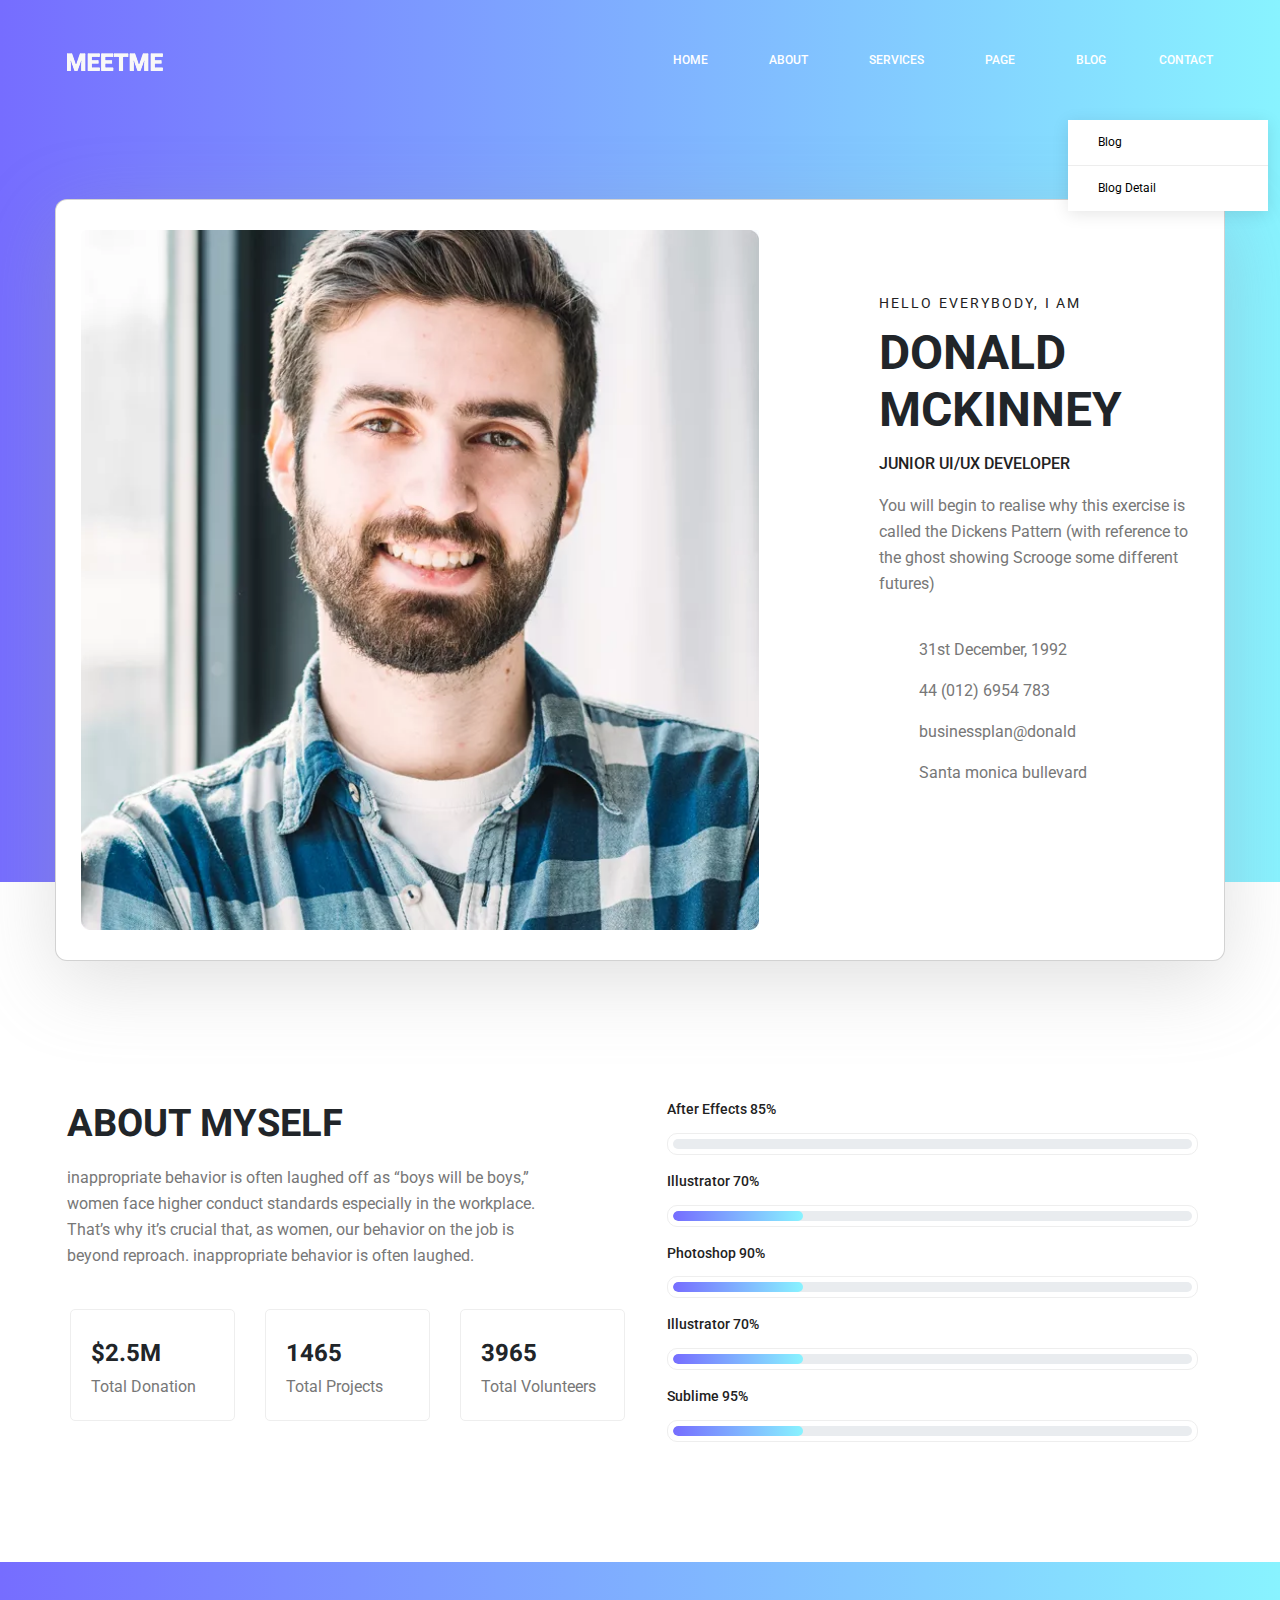
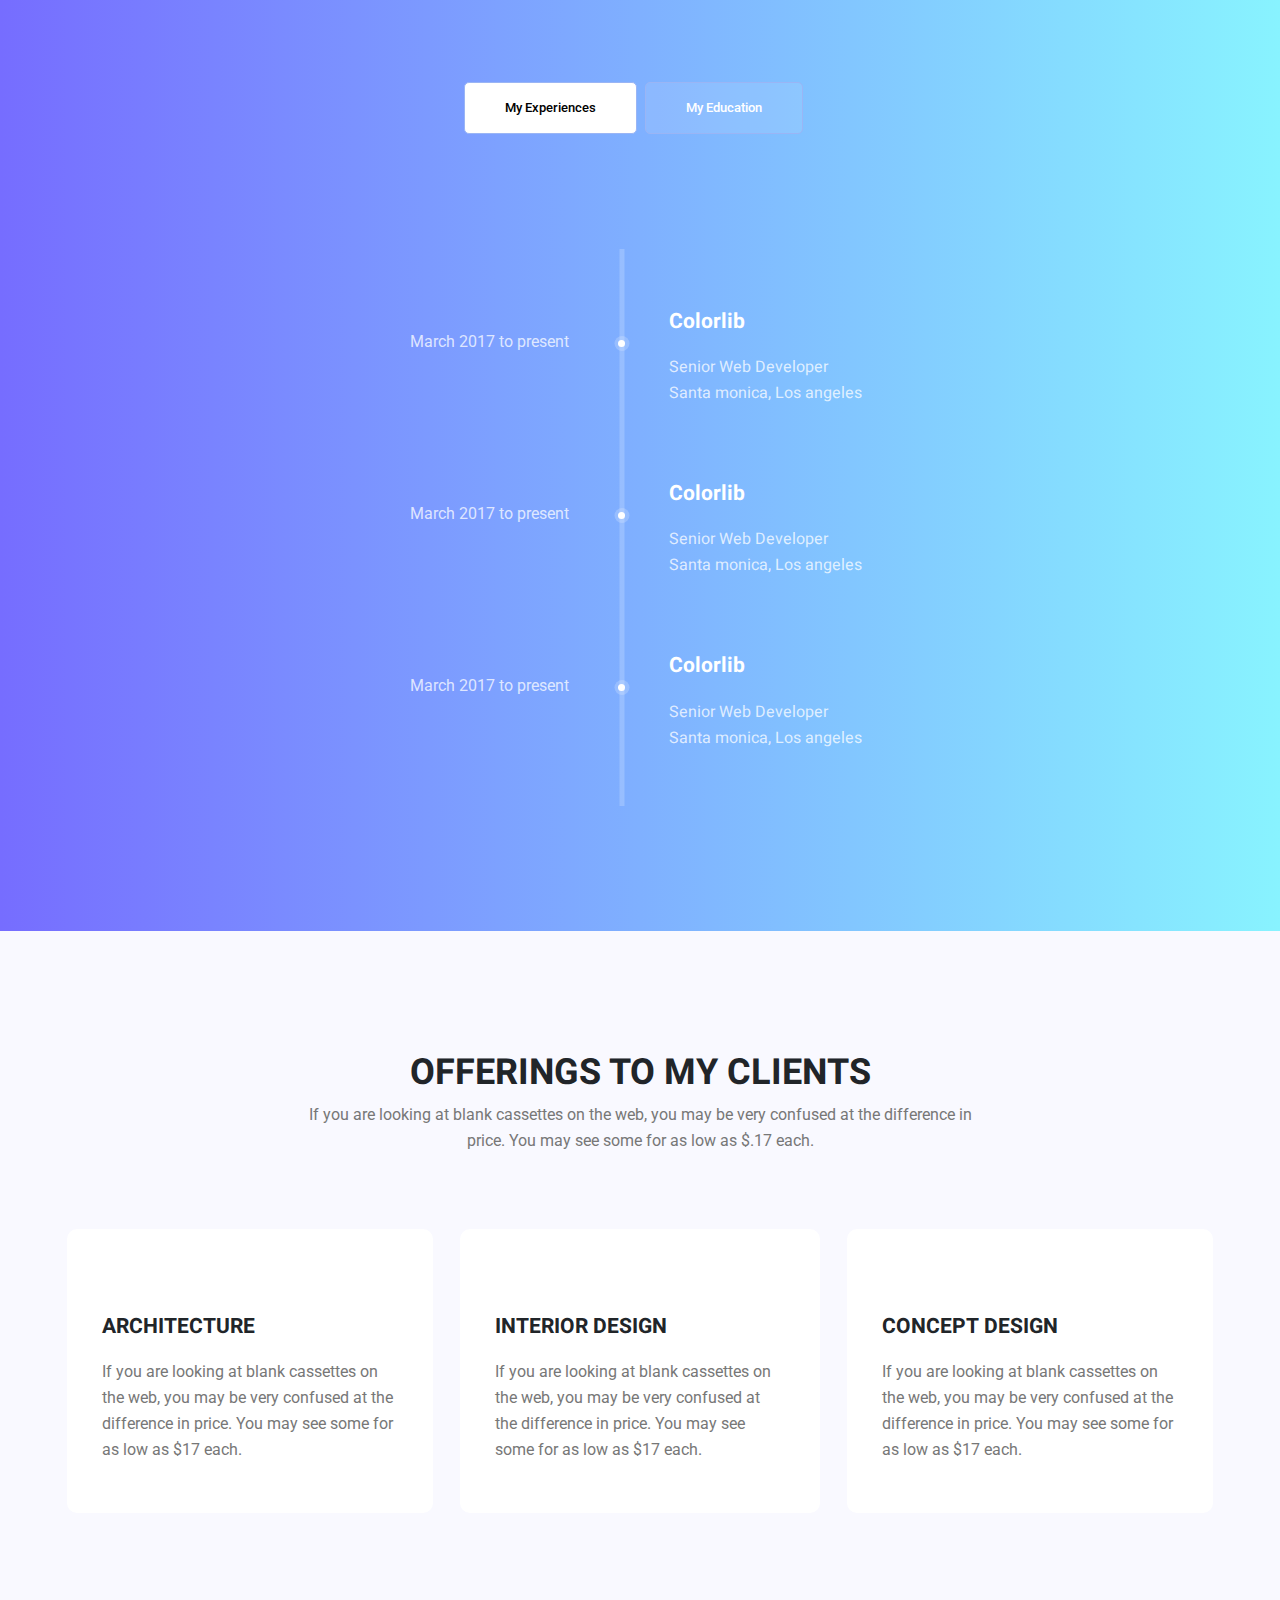
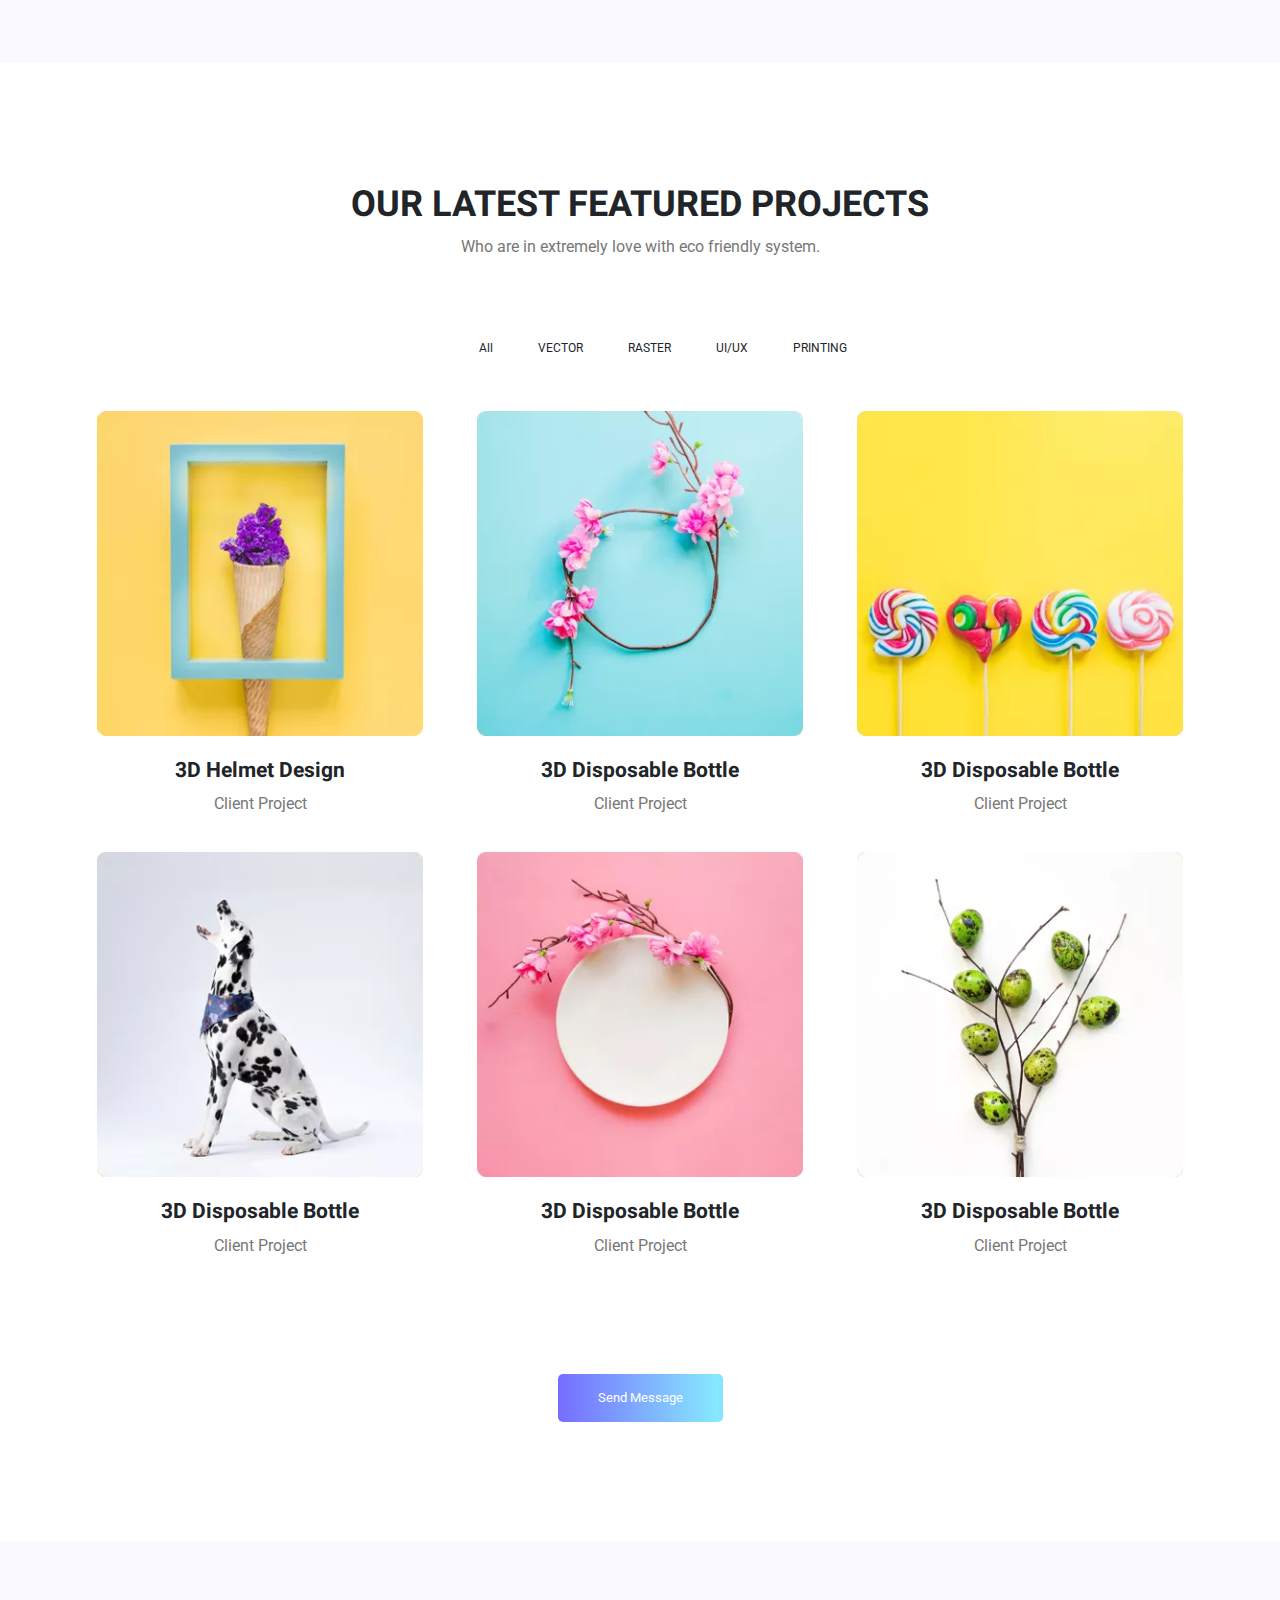
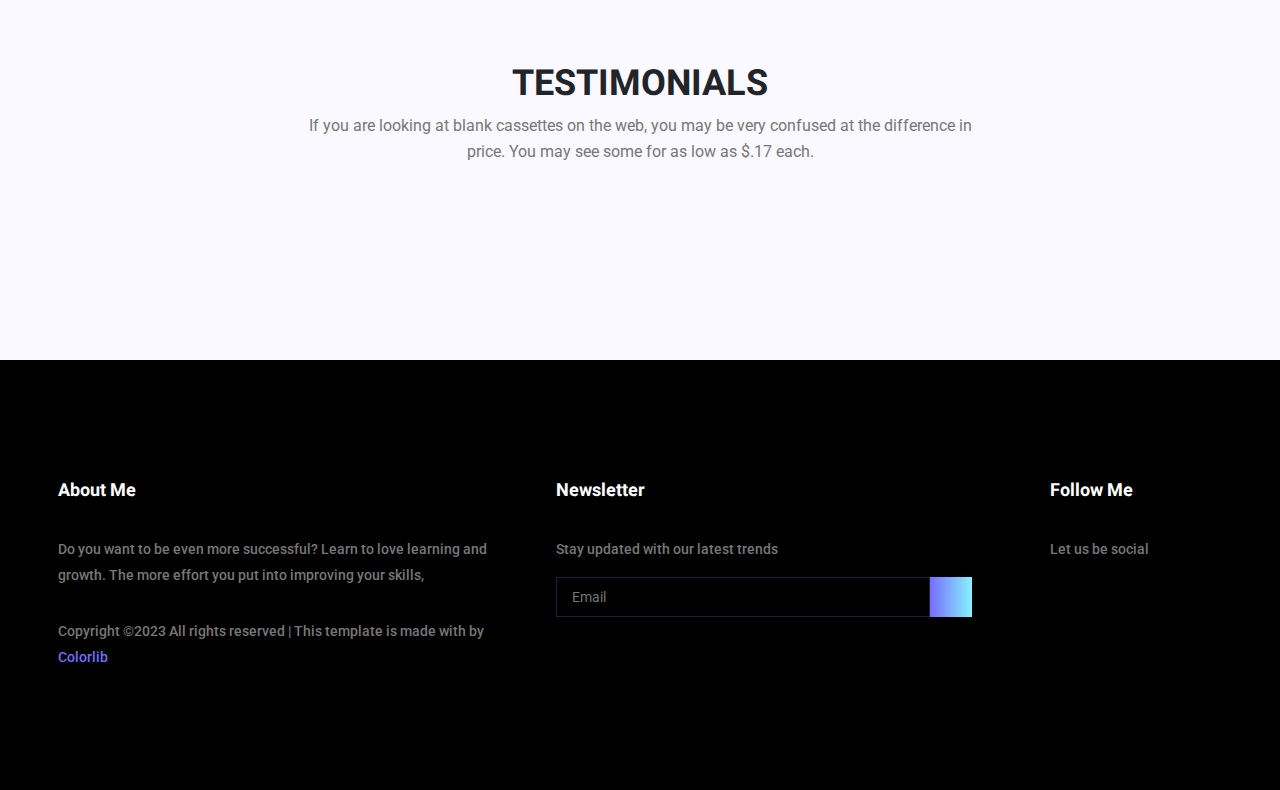
==== commit 64c2d281: "complate" ====
--- a/index.html
+++ b/index.html
@@ -48,11 +48,13 @@
                                 data-bs-toggle="dropdown" aria-expanded="false">Page</button>
                             <ul class="dropdown-menu p-0 mt-0">
                                 <li class="dropdown-item p-0 mt-0" style="border-bottom: 1px solid #ededed;"><button
-                                        class="dropdown-item p-0 m-0 Width_200" type="button"><a class=""
-                                            href="./asset/page/Element.html">PortFulio</a></button>
+                                        class="dropdown-item p-0 m-0 Width_200" style="width: 200px !important;"
+                                        type="button"><a class=""
+                                            href="./asset/page/PortFulio.html">PortFulio</a></button>
                                 </li>
                                 <li class="dropdown-item p-0 mt-0"><button class="dropdown-item Width_200 p-0 m-0"
-                                        type="button"><a class="" href="./asset/page/Element.html">Element</a></button>
+                                        style="width: 200px !important;" type="button"><a class=""
+                                            href="./asset/page/Element.html">Element</a></button>
                                 </li>
                             </ul>
                         </div>
@@ -62,11 +64,12 @@
                                 data-bs-toggle="dropdown" aria-expanded="false">Blog</button>
                             <ul class="dropdown-menu-blog position-absolute  p-0 mt-0">
                                 <li class="dropdown-item p-0 mt-0" style="border-bottom: 1px solid #ededed;">
-                                    <button class="dropdown-item p-0 m-0 Width_200" type="button"><a class=""
-                                            href="./asset/page/Blog.html">Blog</a></button>
+                                    <button class="dropdown-item p-0 m-0 Width_200" style="width: 200px !important;"
+                                        type="button"><a class="" href="./asset/page/Blog.html">Blog</a></button>
                                 </li>
                                 <li class="dropdown-item p-0 mt-0"><button class="dropdown-item Width_200 p-0 m-0"
-                                        type="button"><a class="" href="./asset/page/Element.html">Element</a></button>
+                                        style="width: 200px !important;" type="button"><a class=""
+                                            href="./asset/page/Blog_Detail.html">Blog Detail</a></button>
                                 </li>
                             </ul>
                         </div>
@@ -251,7 +254,7 @@
     </div>
     <!--  -->
     <div class="container-fluid p-0 bg-difff">
-        <div class="P_120 section_F">
+        <div class="P_120 section_F mx-auto">
             <div class="text-center main_title">
                 <h2 class="font_36">OFFERINGS TO MY CLIENTS</h2>
                 <p class="Para_16 p-0 m-0">If you are looking at blank cassettes on the web, you may be very confused at
@@ -423,6 +426,8 @@
                             </div>
                         </div>
                     </div>
+                    <div class="col-md-12 text-right d-flex justify-content-center"><button type="button"
+                            class="btn Contact_btn_2 ">Send Message</button></div>
                     <!--  -->
                 </div>
             </div>
--- a/asset/bootstrap/css/style.css
+++ b/asset/bootstrap/css/style.css
@@ -8,9 +8,10 @@
     box-sizing: border-box;
 }
 
-/* * {
-    border: 1px solid #434;
-} */
+* {
+    padding: 0;
+    margin: 0;
+}
 
 .navbar-collapse {
     display: flex;
@@ -663,7 +664,13 @@
     margin-bottom: 30px;
     border-radius: 10px;
     background-color: #fff;
-
+    transition: all 300ms linear 0s;
+}
+
+.div_card:hover {
+    box-shadow: 0px 10px 30px 0px rgba(0, 0, 0, 0.08);
+    border-color: #fff;
+    background: #fff;
 }
 
 .div_card_2 {
@@ -910,6 +917,7 @@
     text-decoration-line: none;
 }
 
+
 .h6_F {
     font-size: 16px;
     font-weight: bold;
@@ -923,8 +931,15 @@
     padding: 6px 12px 6px 20px;
     font-size: 13px;
     color: #999;
+    outline: none;
+    border: 1px solid transparent;
+    background-color: #fff !important;
+    transition: border-color .15s ease-in-out, box-shadow .15s ease-in-out;
     border: 1px solid #eee;
 }
+
+/* .input-field_2:active {} */
+
 
 .form-control {
     height: 140px;
@@ -952,6 +967,28 @@
     margin-top: 20px;
 }
 
+.Contact_btn_2 {
+    display: inline;
+    background-image: linear-gradient(to right, #766dff 0%, #86e8ff 48%, #766dff 100%);
+    background-size: 200% auto;
+    font-size: 13px;
+    font-weight: 500px;
+    padding: 0 40px;
+    line-height: 48px;
+    width: auto;
+    border: none;
+    outline: none;
+    border-radius: 5px;
+    color: #fff;
+    margin-top: 80px;
+    transition: all 300ms linear 0s;
+}
+
+.Contact_btn_2:hover {
+    background-position: right center;
+    color: #fff;
+}
+
 .with_icon {
     background-image: url('');
 }
@@ -963,6 +1000,8 @@
     border: none;
     /* transform: translateY(-30px); */
     max-width: 200px;
+    transition: all 300ms ease-in;
+    box-shadow: 0px 3px 16px 0px rgba(0, 0, 0, 0.1);
 }
 
 .dropdown-menu-blog :hover,
@@ -971,8 +1010,21 @@
     background-color: #766dff;
 }
 
+.dropdown-item {
+    /* position: absolute;
+    left: 0;
+    right: 0;
+    top: 0; */
+    max-width: 200px !important;
+}
+
+.dropdown-toggle::after {
+    display: none;
+}
 
 .dropdown-item a {
+    max-width: 200px !important;
+
     font-size: 12px;
     text-decoration-line: none;
     color: black;
@@ -1323,6 +1375,7 @@
 }
 
 .inner_text {
+    position: absolute;
     top: 20px;
     left: 20px;
     right: 20px;
@@ -1382,4 +1435,226 @@
     line-height: 20px;
     font-weight: 600 !important;
     color: #000 !important;
-}+}
+
+.iMG_Sm {
+    @media only screen and (min-width:300px) and (max-width: 408px) {
+        max-width: 100%;
+        margin: 0 auto;
+    }
+}
+
+.Text_S {
+    @media only screen and (min-width:300px) and (max-width: 778px) {
+        text-align: left !important;
+    }
+}
+
+.btn_35 {
+    padding: 0 35px;
+    line-height: 34px;
+    font-size: 13px;
+    color: #000;
+    background-color: #f9f9ff;
+    font-weight: 500 !important;
+    border: none;
+    outline: none;
+    transition: all 300ms linear 0s;
+    text-align: center;
+}
+
+.btn_35:hover {
+    background-image: linear-gradient(to right, #766dff 0%, #88f3ff 100%);
+    color: #fff;
+}
+
+.hober:hover {
+    color: #766dff !important;
+}
+
+.btn_blog {
+    font-size: 14px;
+    font-weight: 300 !important;
+    line-height: 29px;
+    background-color: #766dff !important;
+    width: 100%;
+    border: none;
+    color: #fff;
+    border-radius: 45px;
+    padding-left: 20px;
+    padding: 6px 12px 6px 20px;
+    outline: none;
+}
+
+.btn_blog ::-webkit-input-placeholder {
+    color: #fff;
+}
+
+.border_ {
+    background-color: #eee;
+    height: 1px;
+    margin: 30px 0;
+}
+
+.btn_right {
+    right: 20px;
+    top: 9px;
+    font-size: 14px;
+    background-color: transparent;
+    color: white;
+    border: none;
+    z-index: 1;
+    padding: 0;
+}
+
+.Bg_with {
+    font-size: 18px;
+    background-color: #766dff;
+    color: #fff;
+    font-family: Heebo, 'sans-serif';
+    margin-bottom: 30px;
+    padding: 8px 0;
+    line-height: 25px;
+}
+
+.Bor_dot {
+    border-bottom: 2px dotted #eee;
+    transition: all 0.3s ease 0s;
+    color: #0d6efd !important
+}
+
+.Bor_dot:hover {
+    border-bottom: 2px dotted #766dff;
+    color: #766dff !important;
+}
+
+.btn_left {
+    left: 20px;
+    font-size: 12px;
+    z-index: 1;
+}
+
+.Btn_12 {
+    padding: 6px 12px;
+    font-size: 12px;
+    border: 1px solid #eeeeee;
+    color: #ccc;
+    line-height: 25px;
+    /* border-left: 0px; */
+    outline: none;
+    background-color: white;
+}
+
+.btn_left {
+    padding: 6px 12px;
+    font-size: 12px;
+    border: 1px solid #eeeeee;
+    color: #ccc;
+    line-height: 25px;
+    border-right: 0px;
+    outline: none;
+    background-color: white;
+}
+
+.sun_S {
+    padding: 0px 24px;
+    font-size: 12px;
+    border: none;
+    color: #fff !important;
+    line-height: 25px;
+    border-right: 0px;
+    outline: none;
+    background-color: #766dff;
+    vertical-align: middle;
+    text-decoration-line: none;
+}
+
+.btn_cat {
+    font-size: 12px;
+    border: 1px solid #eeeeee;
+    padding: 0 13px;
+    margin-bottom: 8px;
+    outline: none;
+    background-color: white;
+    transition: all 0.3s ease 0s;
+    color: #222222;
+}
+
+.btn_cat:hover {
+    background-image: linear-gradient(to right, #766dff 0%, #88f3ff 100%);
+    color: #fff;
+}
+
+.col_sm {
+    @media only screen and (min-width:300px) and (max-width: 778px) {
+        display: flex;
+        flex-direction: column;
+    }
+}
+
+.Para_Blog {
+    margin-top: 20px;
+    margin-bottom: 30px;
+    padding: 24px 35px 24px 30px;
+    font-size: 14px;
+    line-height: 24px;
+    box-shadow: -20.84px 21.58px 30px 0px rgba(176, 176, 176, 0.1);
+    color: #777777;
+    font-style: italic;
+}
+
+.Para___16_C {
+    font-size: 13px;
+    color: #ccc;
+    margin-bottom: 13px;
+
+    @media only screen and (min-width:300px) and (max-width: 406px) {
+        font-size: 11px;
+    }
+}
+
+.Btn_commit {
+    font-size: 12px;
+    border: 1px solid #eee;
+    padding: 7px 18px;
+    background-color: #fff;
+    font-weight: 600 !important;
+    transition: all 300ms linear 0s;
+    color: #222;
+    text-decoration-line: none;
+    line-height: 26px;
+}
+
+.Btn_commit:hover {
+    border: none;
+    color: #000;
+    background-color: #766dff;
+}
+
+.Col_Row {
+    @media only screen and (min-width:300px) and (max-width: 578px) {
+        display: flex;
+    }
+}
+
+.SMALL12_ {
+    @media only screen and (min-width:300px) and (max-width: 406px) {
+        font-size: 12px;
+        transition: all 0.3s ease-in-out;
+    }
+}
+
+.P_small {
+    @media only screen and (min-width:300px) and (max-width: 406px) {
+        font-size: 10px;
+
+    }
+}
+
+.Margin_B {
+    @media only screen and (min-width:300px) and (max-width: 576px) {
+        margin-bottom: 30px;
+    }
+}
+
+.input-field_3 {}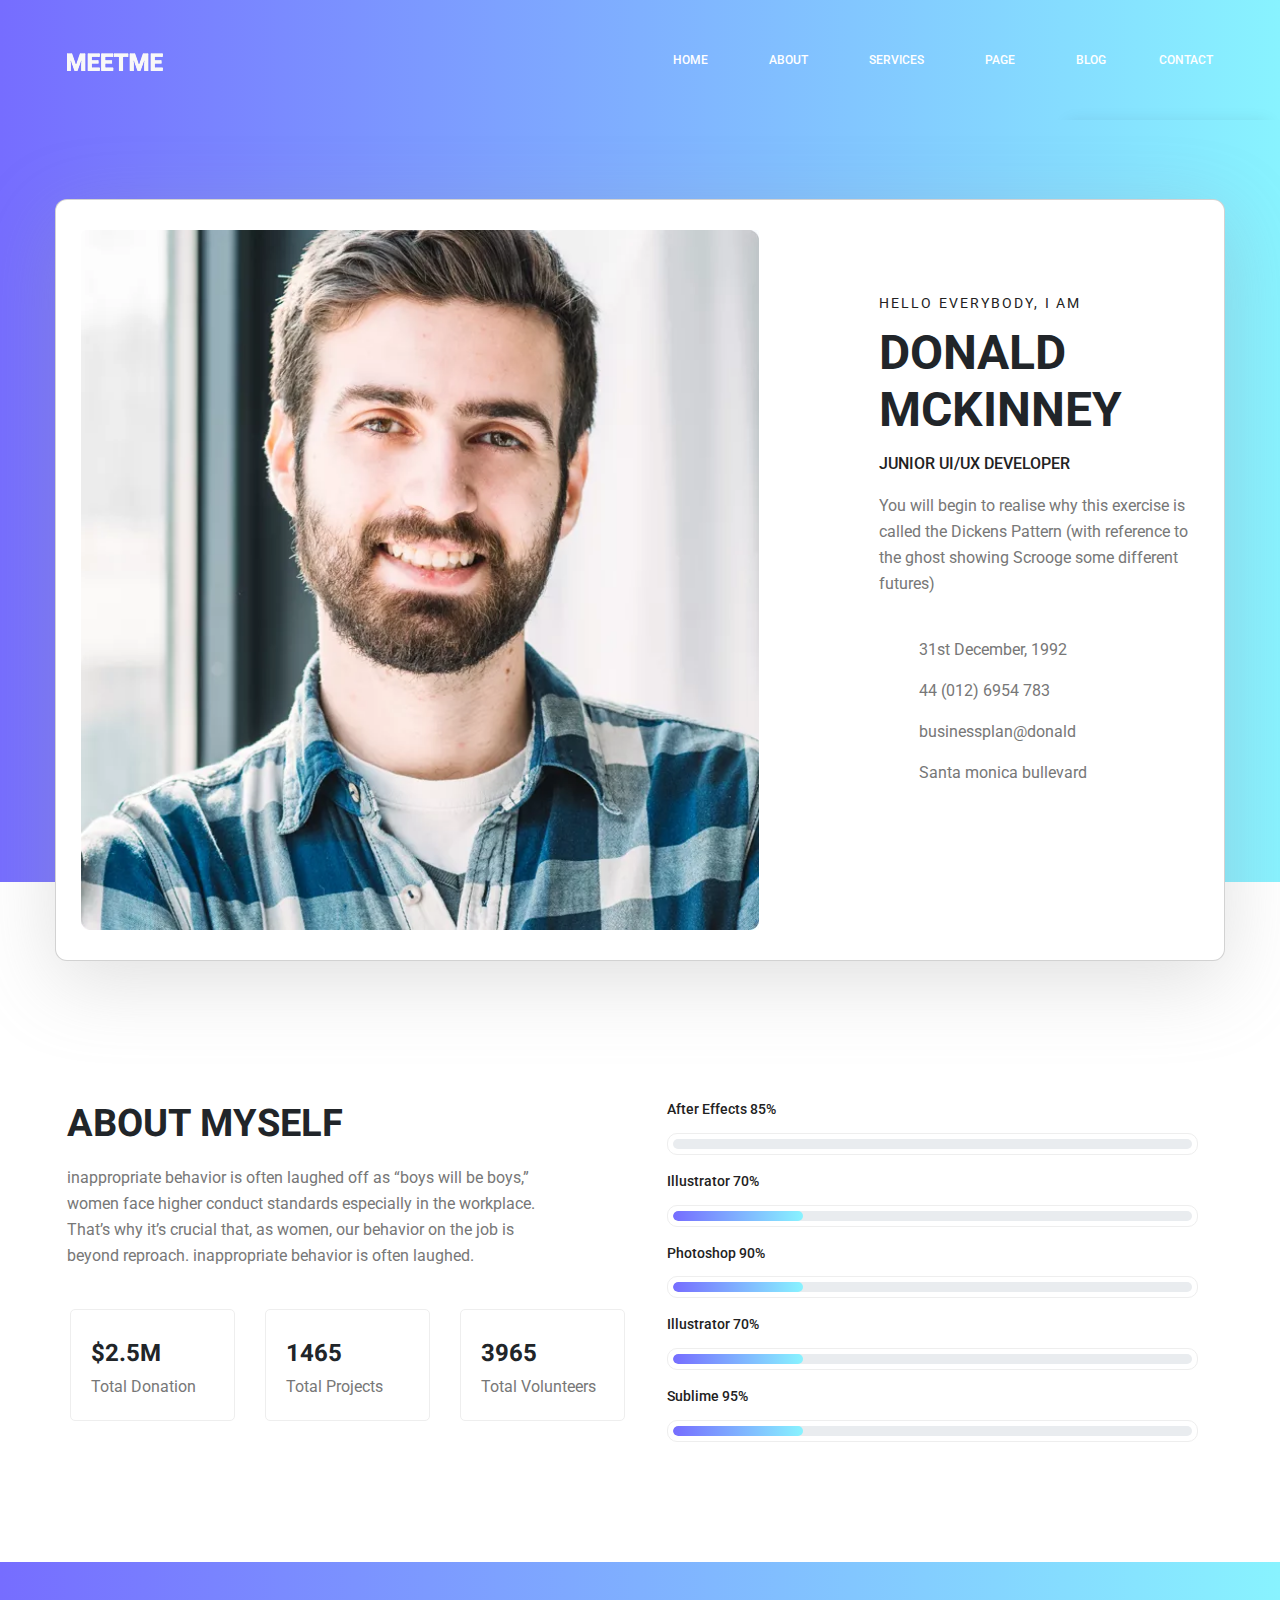
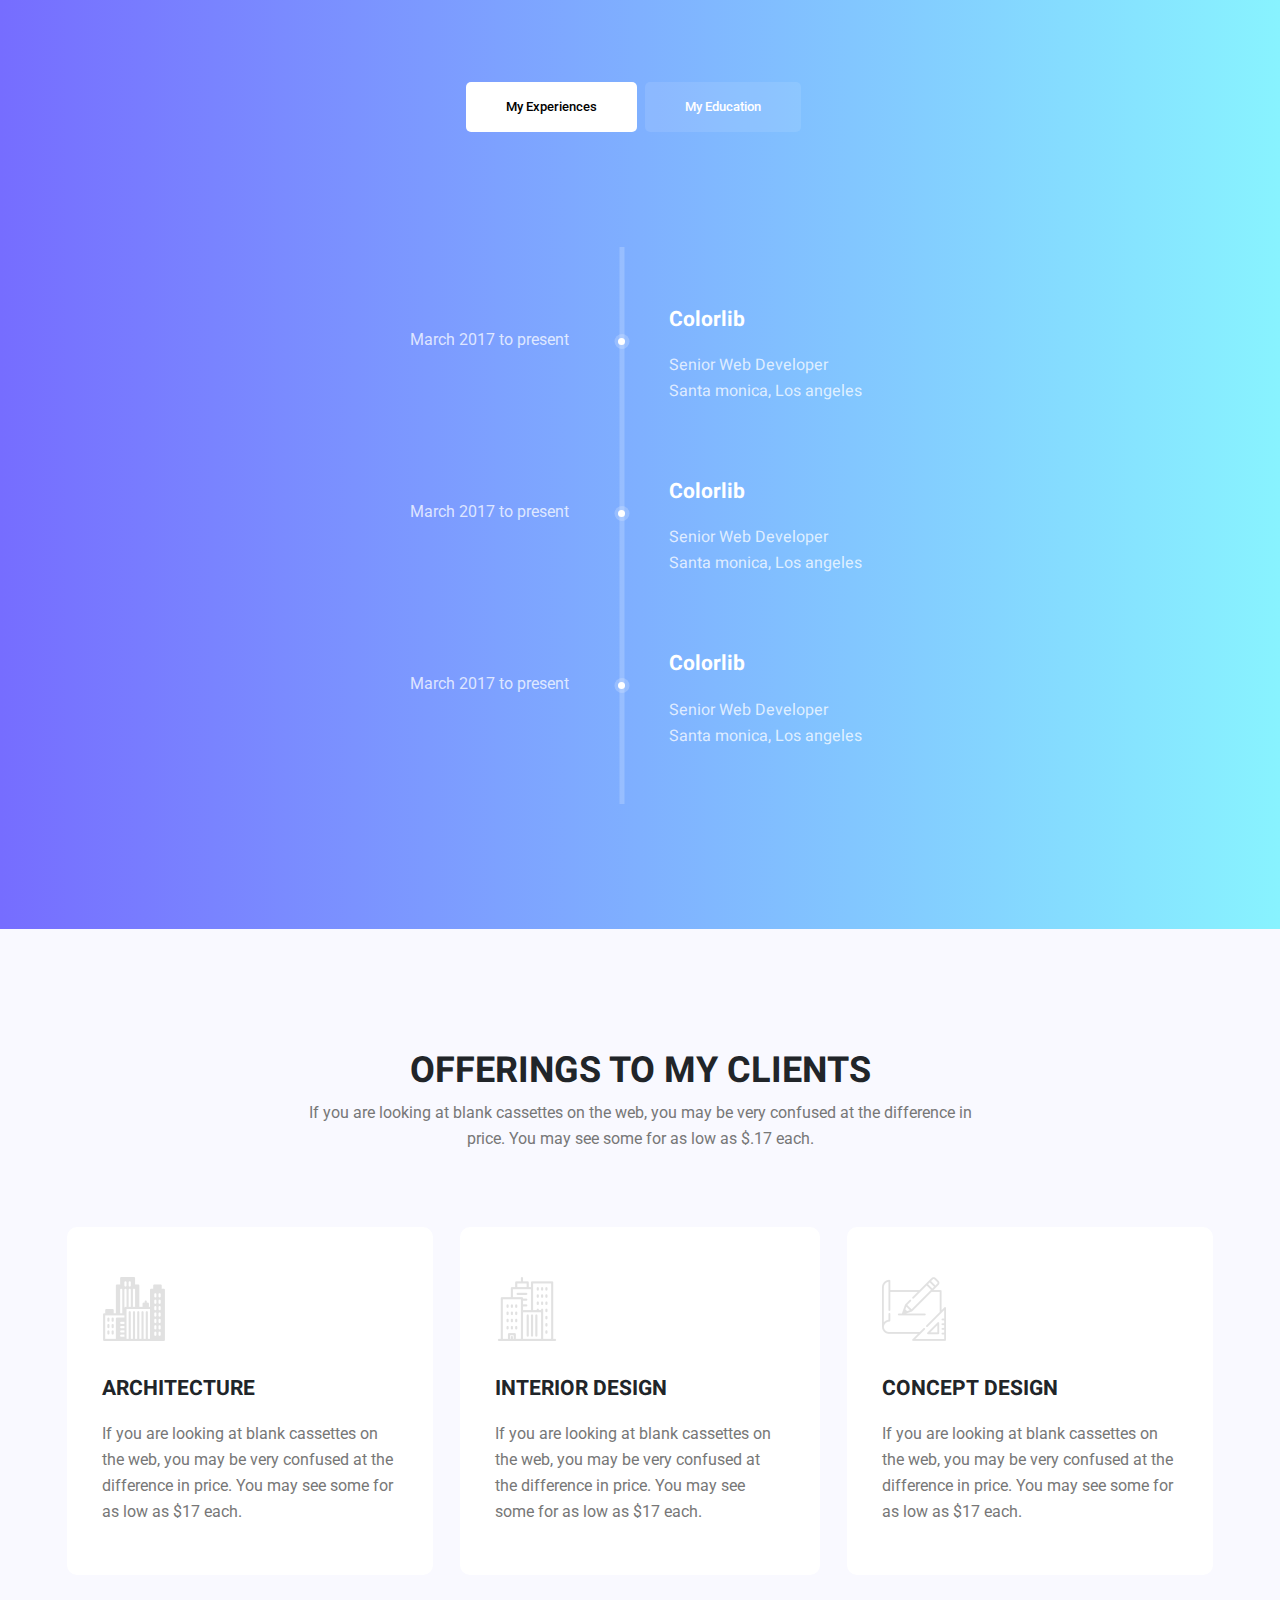
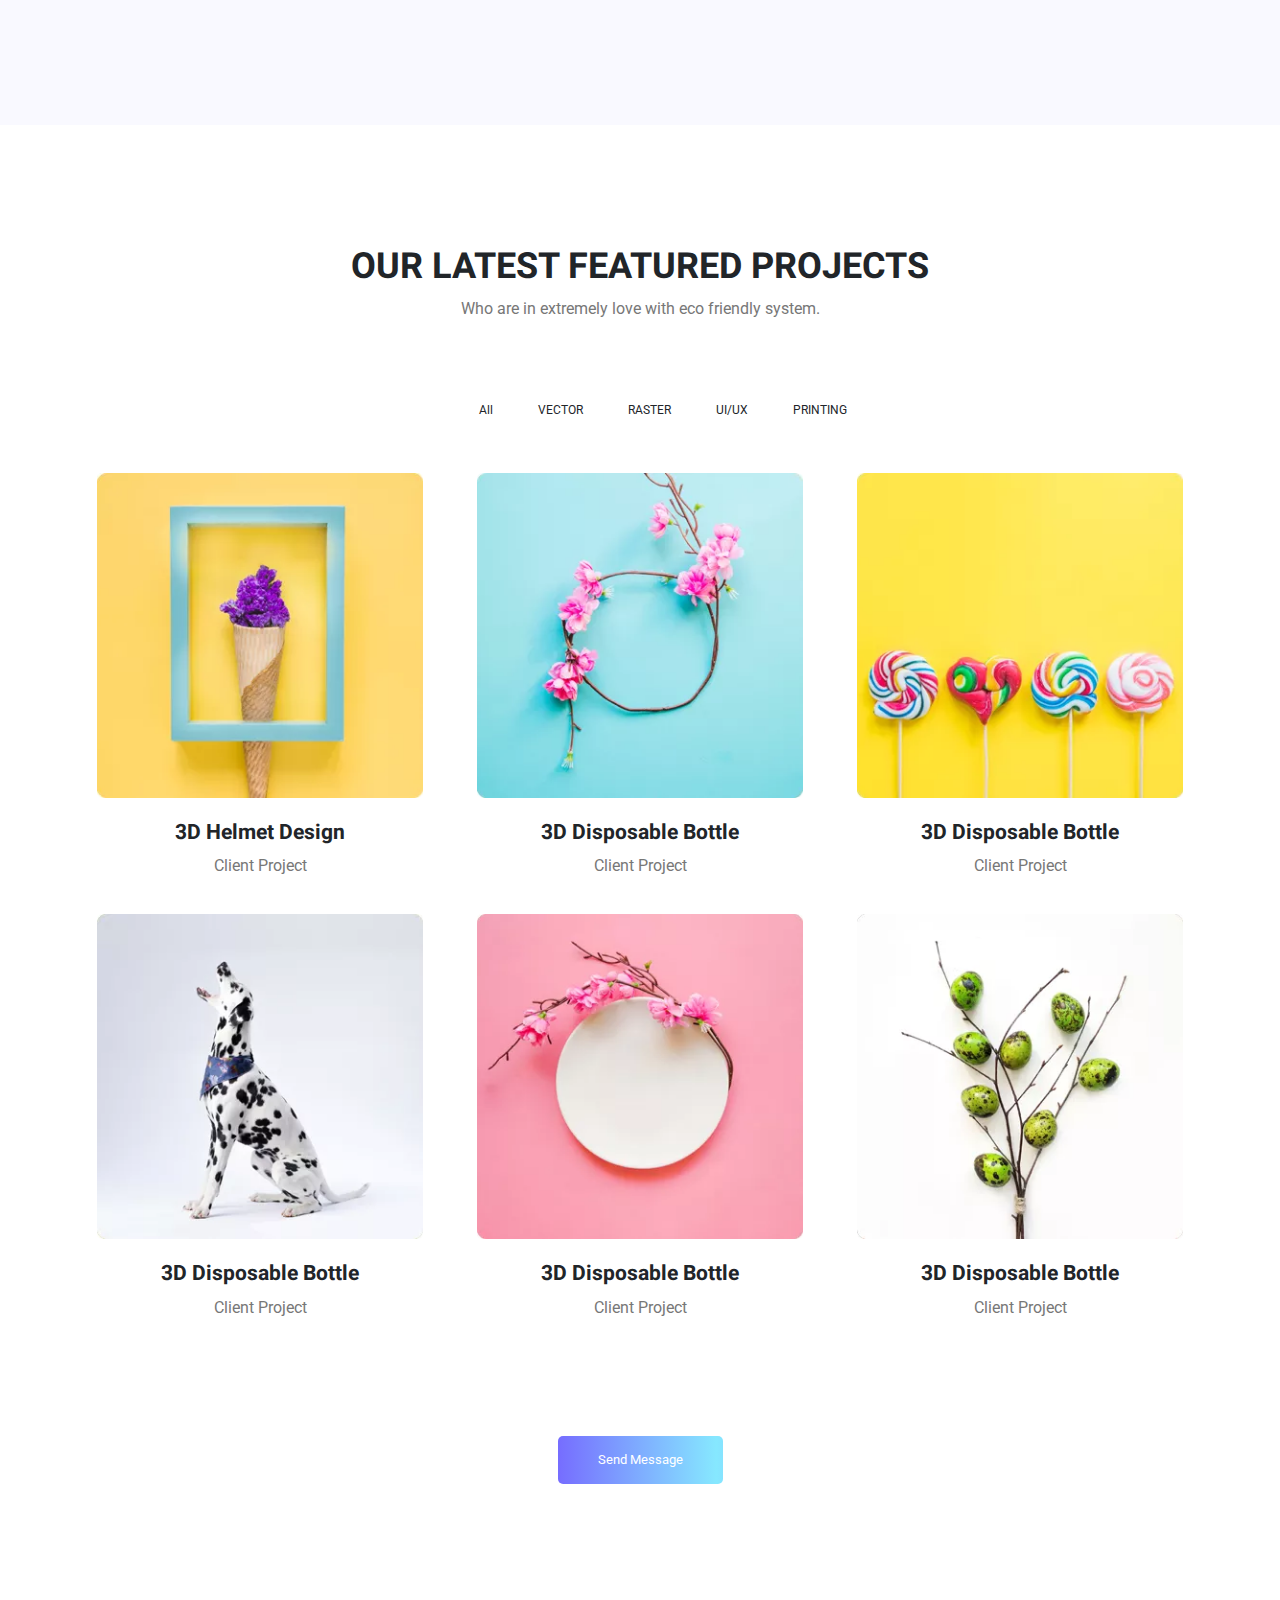
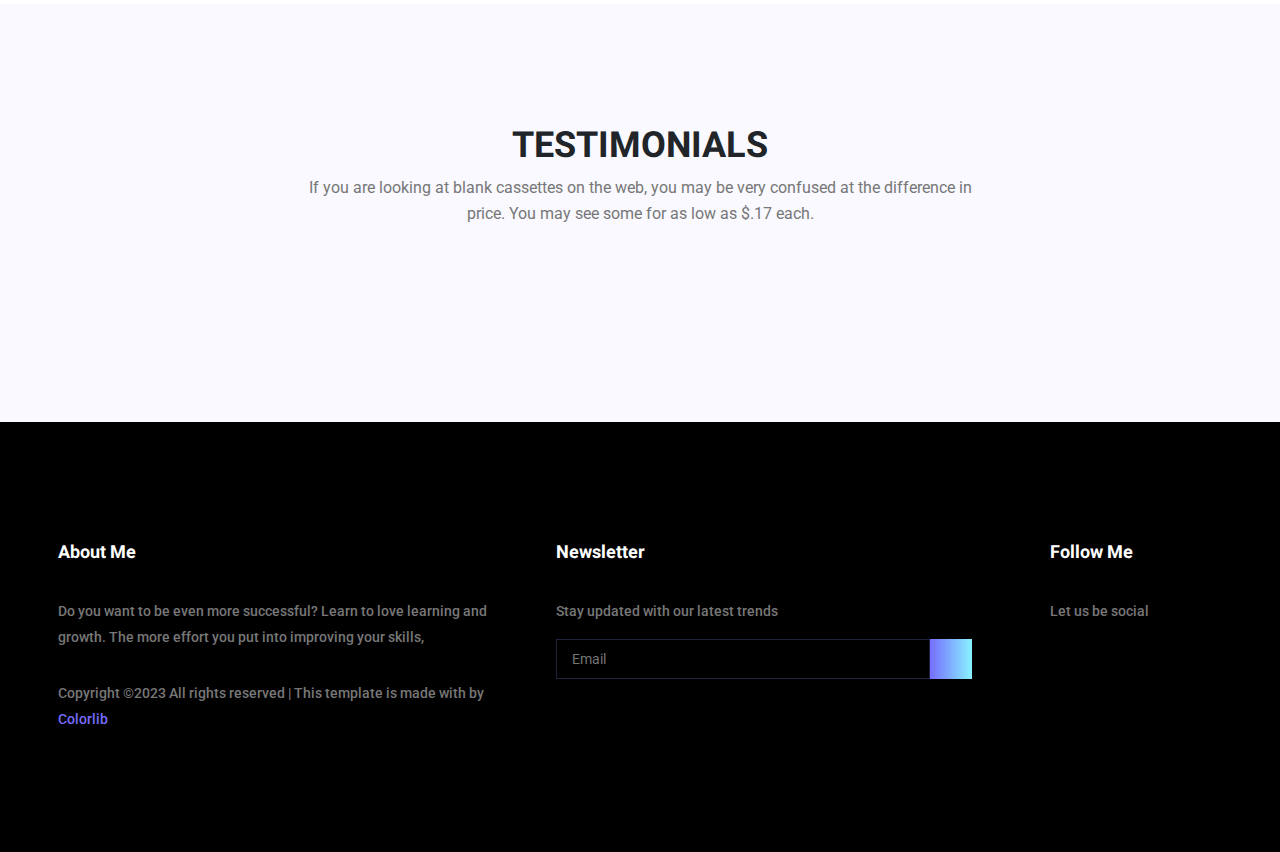
==== commit be7b4d00: "change" ====
--- a/index.html
+++ b/index.html
@@ -33,10 +33,13 @@
         <nav class="navbar navbar-expand-lg">
             <div class="container d-flex justify-content-between section_F">
                 <a class="navbar-brand" href="#"><img src="./asset/image/logo.png.webp" alt=""></a>
-                <button class="navbar-toggler p-0" type="button" data-bs-toggle="collapse"
+                <button class="navbar-toggler p-0 border-0" type="button" data-bs-toggle="collapse"
                     data-bs-target="#navbarNavAltMarkup" aria-controls="navbarNavAltMarkup" aria-expanded="false"
                     aria-label="Toggle navigation">
-                    <span class="navbar-toggler-icon p-0" style="margin: 27px 0 23px;"></span>
+                    <!-- <span class="fa-solid fa-bars p-0" style="color: #ffffff;"
+                        style="margin: 27px 0 23px;font-size: 30px;"></span> -->
+                    <img src="./asset/image/hamburger.png" style="margin: 27px 0 23px;width: 30px;" alt="">
+                    <!-- <i class="fa-solid fa-bars p-0" style="margin: 27px 0 23px;font-size: 30px;"></i> -->
                 </button>
                 <div class="collapse navbar-collapse" id="navbarNavAltMarkup">
                     <div class="navbar-nav me-0">
@@ -58,7 +61,6 @@
                                 </li>
                             </ul>
                         </div>
-                        <!--  -->
                         <div class="dropdown_blog m-0">
                             <button class="btn nav-link dropdown-toggle bg-transparent with_icon" type="button"
                                 data-bs-toggle="dropdown" aria-expanded="false">Blog</button>
@@ -79,44 +81,45 @@
                 </div>
             </div>
         </nav>
-    </div>
-    <!--  -->
-    <div class="marg_B">
-        <div class="card container section_F marG_T" style="padding: 30px;">
-            <div
-                class="d-flex justify-content-center flex-xl-row flex-lg-column flex-md-column flex-sm-column flex-xs-column Display_col bottom_marP">
+        <!--  -->
+        <div class="marg_B ">
+            <div class="card container section_F marG_T position-relative z-3" style="padding: 30px;">
                 <div
-                    class="padd_S d-flex justify-content-lg-center justify-content-md-center justify-content-sm-center justify-content-xs-center">
-                    <img src="./asset/image/personal.jpg.webp" class="img-fluid rounded-start img-size" alt="...">
-                </div>
-                <div class="card-body Div_font p-0">
-                    <h6 class="font_Small">HELLO EVERYBODY, I AM</h6>
-                    <h3 class="font_S">DONALD MCKINNEY</h3>
-                    <h4 class="h4_Font" style="font-size: 16px;">JUNIOR UI/UX DEVELOPER</h4>
-                    <p class="Para_F">You will begin to realise why this exercise is called the Dickens Pattern (with
-                        reference to the ghost showing Scrooge some different futures)</p>
-                    <ul class="link_S m-0 p-0">
-                        <li><a href="" class="Icon_Wi"><i class="fa-solid fa-calendar-days m-0" class="img_CO"
-                                    style="size: 20px;  padding-right: 40px;color: #766dff;"></i>31st December,
-                                1992</i></a>
-                        </li>
-                        <li><a href="" class="Icon_Wi"><i class="fa-solid fa-phone m-0" class="img_CO"
-                                    style="size: 20px;  padding-right: 40px; color: #766dff;"></i>44 (012) 6954 783</a>
-                        </li>
-                        <li><a href="" class="Icon_Wi"><i class="fa-regular fa-envelope m-0" class="img_CO"
-                                    style="size: 20px;  padding-right: 40px; color: #766dff;"></i>businessplan@donald</a>
-                        </li>
-                        <li><a href="" class="Icon_Wi"><i class="fa-solid fa-house m-0" class="img_CO"
-                                    style="size: 20px;  padding-right: 40px; color: #766dff;"></i>Santa monica
-                                bullevard</a>
-                        </li>
-                    </ul>
-                    <div class="Mar_T">
-                        <i class="fa-brands fa-square-facebook icon_Gray"
-                            style="font-size: 40px;margin-right: 7px;"></i><i
-                            class="fa-brands fa-square-twitter icon_Gray"
-                            style="font-size: 40px;margin-right: 7px;"></i><i class="fa-brands fa-linkedin icon_Gray"
-                            style="font-size: 40px;margin-right: 7px;"></i>
+                    class="d-flex justify-content-center flex-xl-row flex-lg-column flex-md-column flex-sm-column flex-xs-column Display_col bottom_marP">
+                    <div
+                        class="padd_S d-flex justify-content-lg-center justify-content-md-center justify-content-sm-center justify-content-xs-center">
+                        <img src="./asset/image/personal.jpg.webp" class="img-fluid rounded-start img-size" alt="...">
+                    </div>
+                    <div class="card-body Div_font p-0">
+                        <h6 class="font_Small">HELLO EVERYBODY, I AM</h6>
+                        <h3 class="font_S">DONALD MCKINNEY</h3>
+                        <h4 class="h4_Font" style="font-size: 16px;">JUNIOR UI/UX DEVELOPER</h4>
+                        <p class="Para_F">You will begin to realise why this exercise is called the Dickens Pattern
+                            (with reference to the ghost showing Scrooge some different futures)</p>
+                        <ul class="link_S m-0 p-0">
+                            <li><a href="" class="Icon_Wi"><i class="fa-solid fa-calendar-days m-0" class="img_CO"
+                                        style="size: 20px;  padding-right: 40px;color: #766dff;"></i>31st December,
+                                    1992</i></a>
+                            </li>
+                            <li><a href="" class="Icon_Wi"><i class="fa-solid fa-phone m-0" class="img_CO"
+                                        style="size: 20px;  padding-right: 40px; color: #766dff;"></i>44 (012) 6954
+                                    783</a>
+                            </li>
+                            <li><a href="" class="Icon_Wi"><i class="fa-regular fa-envelope m-0" class="img_CO"
+                                        style="size: 20px;  padding-right: 40px; color: #766dff;"></i>businessplan@donald</a>
+                            </li>
+                            <li><a href="" class="Icon_Wi"><i class="fa-solid fa-house m-0" class="img_CO"
+                                        style="size: 20px;  padding-right: 40px; color: #766dff;"></i>Santa monica
+                                    bullevard</a>
+                            </li>
+                        </ul>
+                        <div class="Mar_T">
+                            <i class="fa-brands fa-square-facebook icon_Gray"
+                                style="font-size: 40px;margin-right: 7px;"></i><i
+                                class="fa-brands fa-square-twitter icon_Gray"
+                                style="font-size: 40px;margin-right: 7px;"></i><i
+                                class="fa-brands fa-linkedin icon_Gray" style="font-size: 40px;margin-right: 7px;"></i>
+                        </div>
                     </div>
                 </div>
             </div>
@@ -203,8 +206,10 @@
             <div class="">
                 <div class="mx-auto Mar_120 text-start">
                     <div class="d-flex justify-content-center text-white">
-                        <button class="btn  Db_btn Db_btn_1 me-md-2" type="button">My Experiences</button>
-                        <button class="btn Db_btn Db_btn_2" type="button">My Education</button>
+                        <!-- <button id="button1" class="color-change color1">Button 1</button>
+                        <button id="button2" class="color-change color2">Button 2</button> -->
+                        <button id="button1" class=" Db_btn Db_btn_1 me-md-2 " type="button">My Experiences</button>
+                        <button id="button2" class="Db_btn Db_btn_2 " type="button">My Education</button>
                     </div>
                 </div>
                 <div class="text-start mx-auto  px-0">
@@ -264,7 +269,8 @@
                 <div class="col-lg-4 col-md-6 col-sm-12">
                     <div class="div_card">
                         <div class="" style="margin-bottom: 35px;">
-                            <i class="lnr lnr-apartment icon_61"></i>
+                            <!-- <i class="lnr lnr-apartment icon_61"></i> -->
+                            <img src="./asset/image/cityscape (1).png" alt="" class="icon_61">
                         </div>
                         <h4 class="Head_4">ARCHITECTURE</h4>
                         <p class="Para_16 p-0 m-0">If you are looking at blank cassettes on the web, you may be very
@@ -274,7 +280,8 @@
                 <div class="col-lg-4 col-md-6 col-sm-12 padd_15">
                     <div class="div_card">
                         <div class="" style="margin-bottom: 35px;">
-                            <i class="lnr lnr-apartment icon_61"></i>
+                            <img src="./asset/image/skyline (1).png" alt="" class="icon_61">
+                            <!-- <i class="lnr lnr-apartment icon_61"></i> -->
                         </div>
                         <h4 class="Head_4">INTERIOR DESIGN</h4>
                         <p class="Para_16 p-0 m-0">If you are looking at blank cassettes on the web, you may be very
@@ -284,7 +291,8 @@
                 <div class="col-lg-4 col-md-6 col-sm-12">
                     <div class="div_card">
                         <div class="" style="margin-bottom: 35px;">
-                            <i class="lnr lnr-apartment icon_61"></i>
+                            <img src="./asset/image/sketch (1).png" class="icon_61" alt="">
+                            <!-- <i class="lnr lnr-apartment icon_61"></i> -->
                         </div>
                         <h4 class="Head_4">CONCEPT DESIGN</h4>
                         <p class="Para_16 p-0 m-0">If you are looking at blank cassettes on the web, you may be very
@@ -315,12 +323,14 @@
                     <div class="item col-lg-4 col-md-4 col-sm-6 text-center" data-category="all animals">
                         <div class="d-flex justify-content-around mx-auto" style="padding: 0 15px;">
                             <div class="border-0 p-0">
-                                <div class="opicity">
-                                    <img src="./asset/image/project-1.jpg.webp" class="card-img-top image" alt="...">
-                                    <div class="overlay">
-                                        <a href="#" class="icon" title="User Profile">
+                                <div class="image-container">
+                                    <div class="popup-trigger">
+                                        <img src="./asset/image/project-1.jpg.webp" class="card-img-top image w-100"
+                                            alt="Image 1">
+                                        <div class="hover-element">
                                             <i class='fas fa-binoculars' style='font-size:48px;color:white'></i>
-                                        </a>
+                                            <!-- Font Awesome search icon -->
+                                        </div>
                                     </div>
                                 </div>
                                 <div class="card-body" style="margin-bottom: 35px;">
@@ -334,12 +344,14 @@
                         <div class="d-flex justify-content-around" data-category="all VECTOR RASTER PRINTING"
                             style="padding: 0 15px;">
                             <div class="border-0">
-                                <div class="opicity">
-                                    <img src="./asset/image/project-2.jpg.webp" class="card-img-top image" alt="...">
-                                    <div class="overlay">
-                                        <a href="#" class="icon" title="User Profile">
+                                <div class="image-container">
+                                    <div class="popup-trigger">
+                                        <img src="./asset/image/project-2.jpg.webp" class="card-img-top image w-100"
+                                            alt="Image 1">
+                                        <div class="hover-element">
                                             <i class='fas fa-binoculars' style='font-size:48px;color:white'></i>
-                                        </a>
+                                            <!-- Font Awesome search icon -->
+                                        </div>
                                     </div>
                                 </div>
                                 <div class="card-body" style="margin-bottom: 35px;">
@@ -354,12 +366,14 @@
                         <div class="d-flex justify-content-around" data-category="all VECTOR RASTER PRINTING"
                             style="padding: 0 15px;">
                             <div class="border-0">
-                                <div class="opicity">
-                                    <img src="./asset/image/project-3.jpg.webp" class="card-img-top image" alt="...">
-                                    <div class="overlay">
-                                        <a href="#" class="icon" title="User Profile">
+                                <div class="image-container">
+                                    <div class="popup-trigger">
+                                        <img src="./asset/image/project-3.jpg.webp" class="card-img-top image w-100"
+                                            alt="Image 1">
+                                        <div class="hover-element">
                                             <i class='fas fa-binoculars' style='font-size:48px;color:white'></i>
-                                        </a>
+                                            <!-- Font Awesome search icon -->
+                                        </div>
                                     </div>
                                 </div>
                                 <div class="card-body" style="margin-bottom: 35px;">
@@ -373,12 +387,14 @@
                         <div class="d-flex justify-content-around" data-category="all VECTOR RASTER PRINTING"
                             style="padding: 0 15px;">
                             <div class="border-0">
-                                <div class="opicity">
-                                    <img src="./asset/image/project-4.jpg.webp" class="card-img-top image" alt="...">
-                                    <div class="overlay">
-                                        <a href="#" class="icon" title="User Profile">
+                                <div class="image-container">
+                                    <div class="popup-trigger">
+                                        <img src="./asset/image/project-4.jpg.webp" class="card-img-top image w-100"
+                                            alt="Image 1">
+                                        <div class="hover-element">
                                             <i class='fas fa-binoculars' style='font-size:48px;color:white'></i>
-                                        </a>
+                                            <!-- Font Awesome search icon -->
+                                        </div>
                                     </div>
                                 </div>
                                 <div class="card-body" style="margin-bottom: 35px;">
@@ -392,12 +408,14 @@
                         <div class="d-flex justify-content-around" data-category="all VECTOR RASTER PRINTING"
                             style="padding: 0 15px;">
                             <div class="border-0">
-                                <div class="opicity">
-                                    <img src="./asset/image/project-5.jpg.webp" class="card-img-top image" alt="...">
-                                    <div class="overlay">
-                                        <a href="#" class="icon" title="User Profile">
+                                <div class="image-container">
+                                    <div class="popup-trigger">
+                                        <img src="./asset/image/project-5.jpg.webp" class="card-img-top image w-100"
+                                            alt="Image 1">
+                                        <div class="hover-element">
                                             <i class='fas fa-binoculars' style='font-size:48px;color:white'></i>
-                                        </a>
+                                            <!-- Font Awesome search icon -->
+                                        </div>
                                     </div>
                                 </div>
                                 <div class="card-body" style="margin-bottom: 35px;">
@@ -411,12 +429,14 @@
                         <div class="d-flex justify-content-around" data-category="all VECTOR RASTER PRINTING"
                             style="padding: 0 15px;">
                             <div class="border-0">
-                                <div class="opicity">
-                                    <img src="./asset/image/project-6.jpg.webp" class="card-img-top image" alt="...">
-                                    <div class="overlay">
-                                        <a href="#" class="icon" title="User Profile">
+                                <div class="image-container">
+                                    <div class="popup-trigger">
+                                        <img src="./asset/image/project-6.jpg.webp" class="card-img-top image w-100"
+                                            alt="Image 1">
+                                        <div class="hover-element">
                                             <i class='fas fa-binoculars' style='font-size:48px;color:white'></i>
-                                        </a>
+                                            <!-- Font Awesome search icon -->
+                                        </div>
                                     </div>
                                 </div>
                                 <div class="card-body" style="margin-bottom: 35px;">
@@ -531,6 +551,17 @@
             </div>
         </div> -->
     <!--  -->
+    <div class="image-popup">
+        <span class="close-button" id="close-popup">&times;</span>
+        <img src="./asset/image/project-1.jpg.webp" alt="Image" class="popup-image">
+        <div class="image-navigation">
+            <span class="prev-image" id="prev-image"><i class="fa fa-caret-left"
+                    style="font-size:36px;color:#C9C9C9"></i></span>
+            <span class="next-image" id="next-image"><i class="fa fa-caret-right"
+                    style="font-size:36px;color:#C9C9C9"></i></span>
+        </div>
+    </div>
+    <!--  -->
     <div class="container-fluid bg-black">
         <div class="section_F P_120 mx-auto">
             <div class="row align-items-center">
--- a/asset/bootstrap/css/style.css
+++ b/asset/bootstrap/css/style.css
@@ -110,7 +110,7 @@
     border-radius: 12px;
     margin-bottom: 79px;
 
-    @media only screen and (min-width:578px) and (max-width:1200px) {
+    @media only screen and (min-width:992px) and (max-width:1200px) {
         bottom: -8px !important;
         bottom: -60px !important;
     }
@@ -124,6 +124,7 @@
         bottom: 0px !important;
         border-radius: 0px;
         padding: 30px 15px;
+        margin-bottom: 0px;
     }
 }
 
@@ -182,6 +183,8 @@
 }
 
 .Display_col {
+    /* height: 800px; */
+
     @media only screen and (min-width:300px) and (max-width:578px) {
         display: flex;
         flex-direction: column;
@@ -492,6 +495,7 @@
     font-weight: 500 !important;
     border: 1px solid #9ab5f5;
     border-radius: 5px;
+    border: none;
 
     @media only screen and (min-width:300px) and (max-width: 578px) {
         padding: 0 18px;
@@ -503,6 +507,7 @@
     margin-right: 14px;
     background-color: #fff;
     color: #000;
+
 }
 
 .Db_btn_2 {
@@ -565,8 +570,16 @@
     top: -5px;
 
 
-
-
+}
+
+@media only screen and (min-width:300px) and (max-width: 578px) {
+    .lint_vert::before {
+
+        width: 1px !important;
+        display: none;
+        content: unset;
+        background: rgba(255, 255, 255, 01) !important;
+    }
 }
 
 .lint_vert::after {
@@ -638,15 +651,15 @@
 }
 
 
-.icon_61 {
+.icon_61::before {
     /* content: ; */
-    content: "\e801";
-    font-size: 61px;
+    /* content: "\e801"; */
+    width: 61px;
     margin-bottom: 35px;
     color: #e1e1e1;
 }
 
-.icon_61:hover {
+.icon_61:hover::before {
     background-image: linear-gradient(to right, #766dff 0%, #88f3ff 100%);
     /* Initial gradient */
     color: transparent;
@@ -1159,13 +1172,7 @@
     text-align: -webkit-match-parent;
 }
 
-/* .unoder_mark>.list-group::marker { */
-/* unicode-bidi: isolate;
-    
-    font-variant-numeric: tabular-nums; */
-/* list-style-type: square;
-    text-align: -webkit-match-parent;
-} */
+
 
 .unoder>.list-group::before {
     content: '';
@@ -1620,7 +1627,7 @@
     background-color: #fff;
     font-weight: 600 !important;
     transition: all 300ms linear 0s;
-    color: #222;
+    color: #000;
     text-decoration-line: none;
     line-height: 26px;
 }
@@ -1657,4 +1664,222 @@
     }
 }
 
-.input-field_3 {}+.input-field_3 {}
+
+
+/* Styles for the image pop-up and navigation */
+/* .image-container {
+    display: flex;
+    flex-wrap: wrap;
+}
+
+.popup-trigger {
+    width: 100px;
+    height: 100px;
+    cursor: pointer;
+    margin: 5px;
+}
+
+.image-popup {
+    display: none;
+    position: fixed;
+    top: 0;
+    left: 0;
+    width: 100%;
+    height: 100%;
+    background: rgba(0, 0, 0, 0.9);
+    z-index: 999;
+    text-align: center;
+}
+
+.popup-image {
+    max-width: 90%;
+    max-height: 90%;
+    position: absolute;
+    top: 50%;
+    left: 50%;
+    transform: translate(-50%, -50%);
+} */
+/* 
+.close-button {
+    position: absolute;
+    top: 10px;
+    right: 10px;
+    color: white;
+    font-size: 30px;
+    cursor: pointer;
+} */
+
+/* .close-button:hover {
+    opacity: 0.7; */
+/* Hover effect for the close button */
+/* } */
+
+/* .image-navigation {
+    position: relative;
+    height: 100vh;
+    display: flex;
+    max-width: 95%;
+    margin: auto;
+    justify-content: space-between;
+    vertical-align: middle;
+    align-items: center;
+    
+} */
+
+/* .prev-image,
+.next-image {
+    font-size: 30px;
+    color: white;
+    cursor: pointer;
+} */
+
+/* .prev-image { */
+/* position: absolute;
+    margin-right: 20px;
+    left: 0;
+    vertical-align: middle; */
+
+/* } */
+/* 
+.next-image {
+    margin-left: 20px;
+} */
+/* Styles for the image pop-up and icon effect */
+/* Styles for the image popup with hover effect */
+.image-container {
+    display: flex;
+    flex-wrap: wrap;
+
+}
+
+.image-container:hover {
+    /* opacity: 0.8; */
+}
+
+.popup-trigger {
+    position: relative;
+    /* width: 100px;
+    height: 100px; */
+    cursor: pointer;
+    /* margin: 5px; */
+}
+
+.popup-trigger img {
+    width: 100%;
+    height: 100%;
+}
+
+.hover-element {
+    position: absolute;
+    top: 0;
+    left: 0;
+    width: 100%;
+    height: 100%;
+    background-image: linear-gradient(to right, #766dff 0%, #88f3ff 100%);
+    color: white;
+    display: flex;
+    justify-content: center;
+    align-items: center;
+    opacity: 0;
+    transition: opacity 0.3s;
+    /* opacity: 0.8; */
+}
+
+/* .hover-element:hover {
+    opacity: 0.5;
+} */
+
+.hover-element i {
+    font-size: 30px;
+}
+
+/* .hover-element:hover {
+    opacity: 0.8;
+} */
+
+.image-popup {
+    display: none;
+    position: fixed;
+    top: 0;
+    left: 0;
+    width: 100%;
+    height: 100%;
+    background: rgba(0, 0, 0, 0.9);
+    z-index: 999;
+    text-align: center;
+}
+
+.popup-image {
+    max-width: 90%;
+    max-height: 90%;
+    position: absolute;
+    top: 50%;
+    left: 50%;
+    transform: translate(-50%, -50%);
+}
+
+.close-button {
+    position: absolute;
+    top: 10px;
+    right: 10px;
+    color: white;
+    font-size: 30px;
+    cursor: pointer;
+}
+
+.close-button:hover {
+    opacity: 0.7;
+    /* Hover effect for the close button */
+}
+
+/* .image-navigation {
+    position: absolute;
+    bottom: 10px;
+    left: 50%;
+    transform: translateX(-50%);
+} */
+.image-navigation {
+    position: relative;
+    height: 100vh;
+    display: flex;
+    max-width: 95%;
+    margin: auto;
+    justify-content: space-between;
+    vertical-align: middle;
+    align-items: center;
+
+}
+
+.prev-image,
+.next-image {
+    font-size: 30px;
+    color: white;
+    cursor: pointer;
+}
+
+.prev-image {
+    margin-right: 20px;
+}
+
+.next-image {
+    margin-left: 20px;
+}
+
+/* Styles for button background and text color swap on click */
+.color-change {
+    padding: 10px 20px;
+    border: none;
+    cursor: pointer;
+    font-size: 16px;
+}
+
+.color1 {
+    background: #fff;
+    color: #000;
+}
+
+.color2 {
+    background: #ffffff1A;
+    color: white;
+}